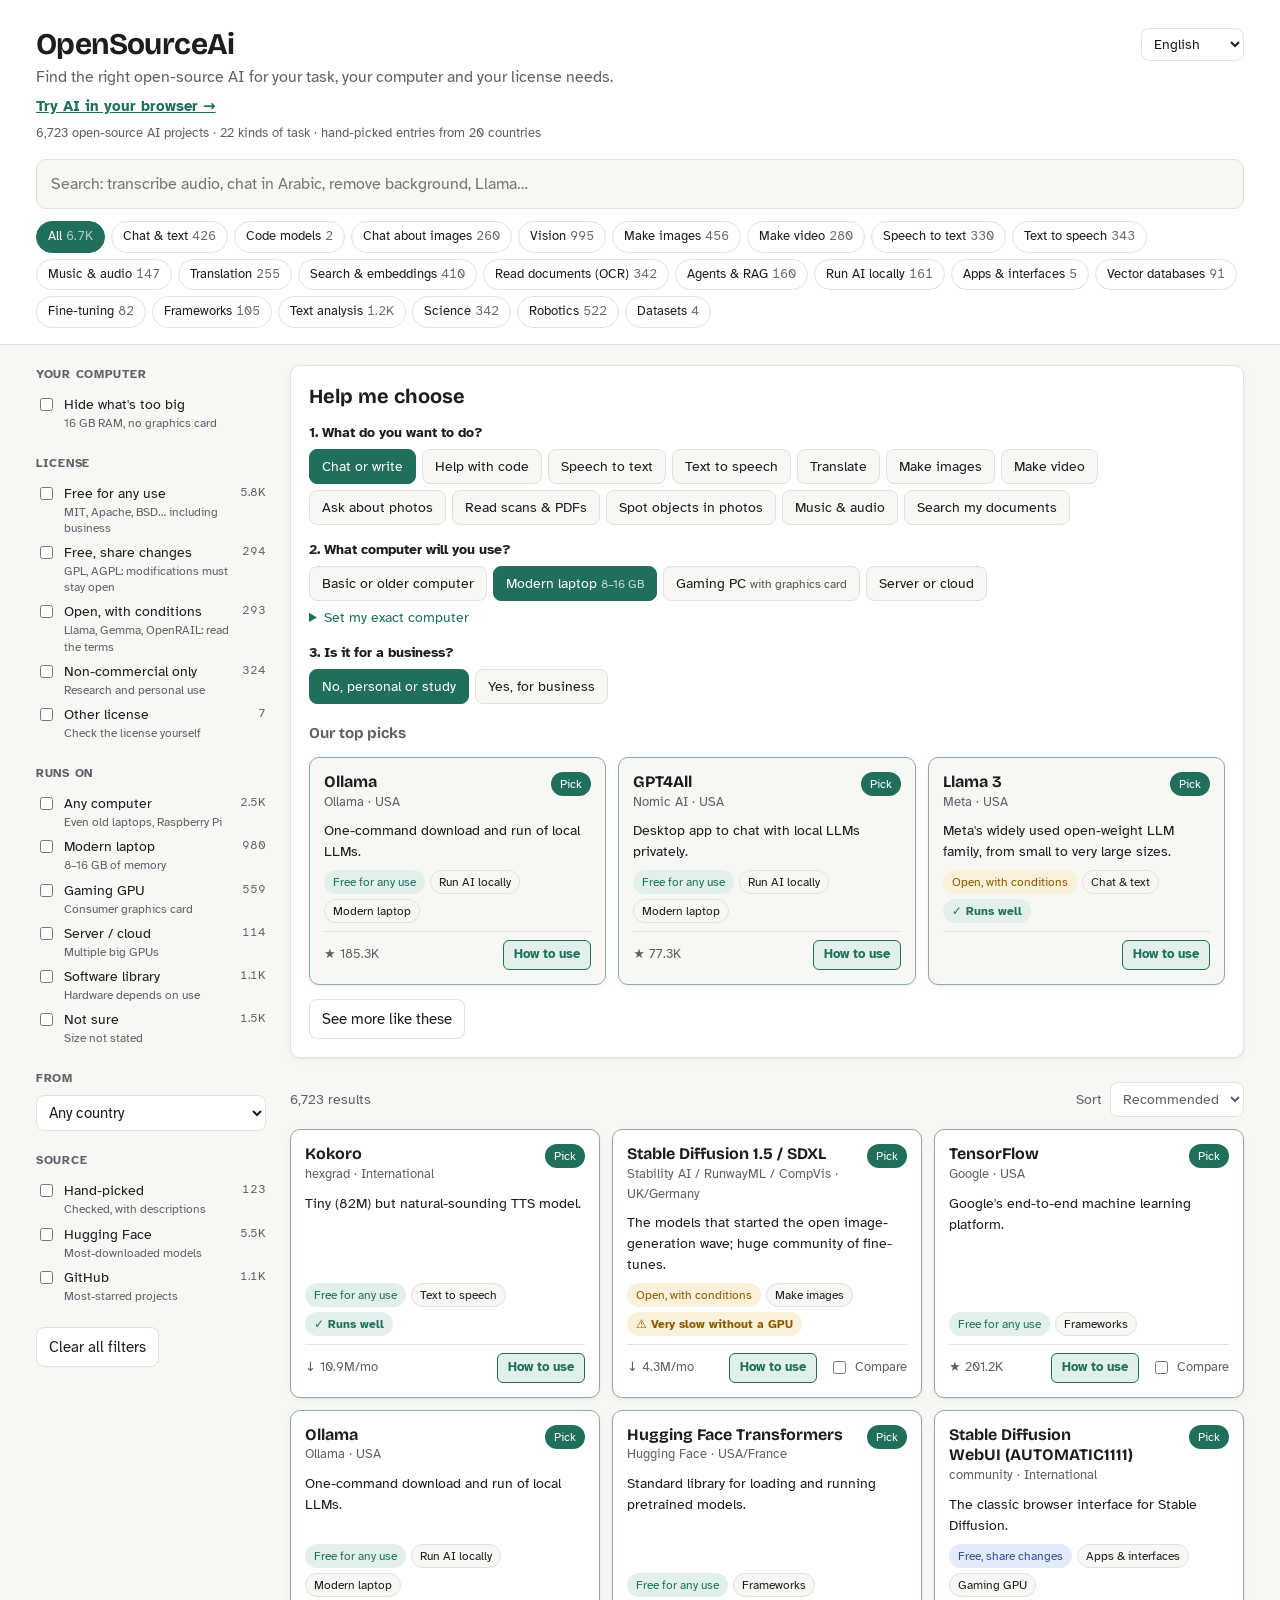
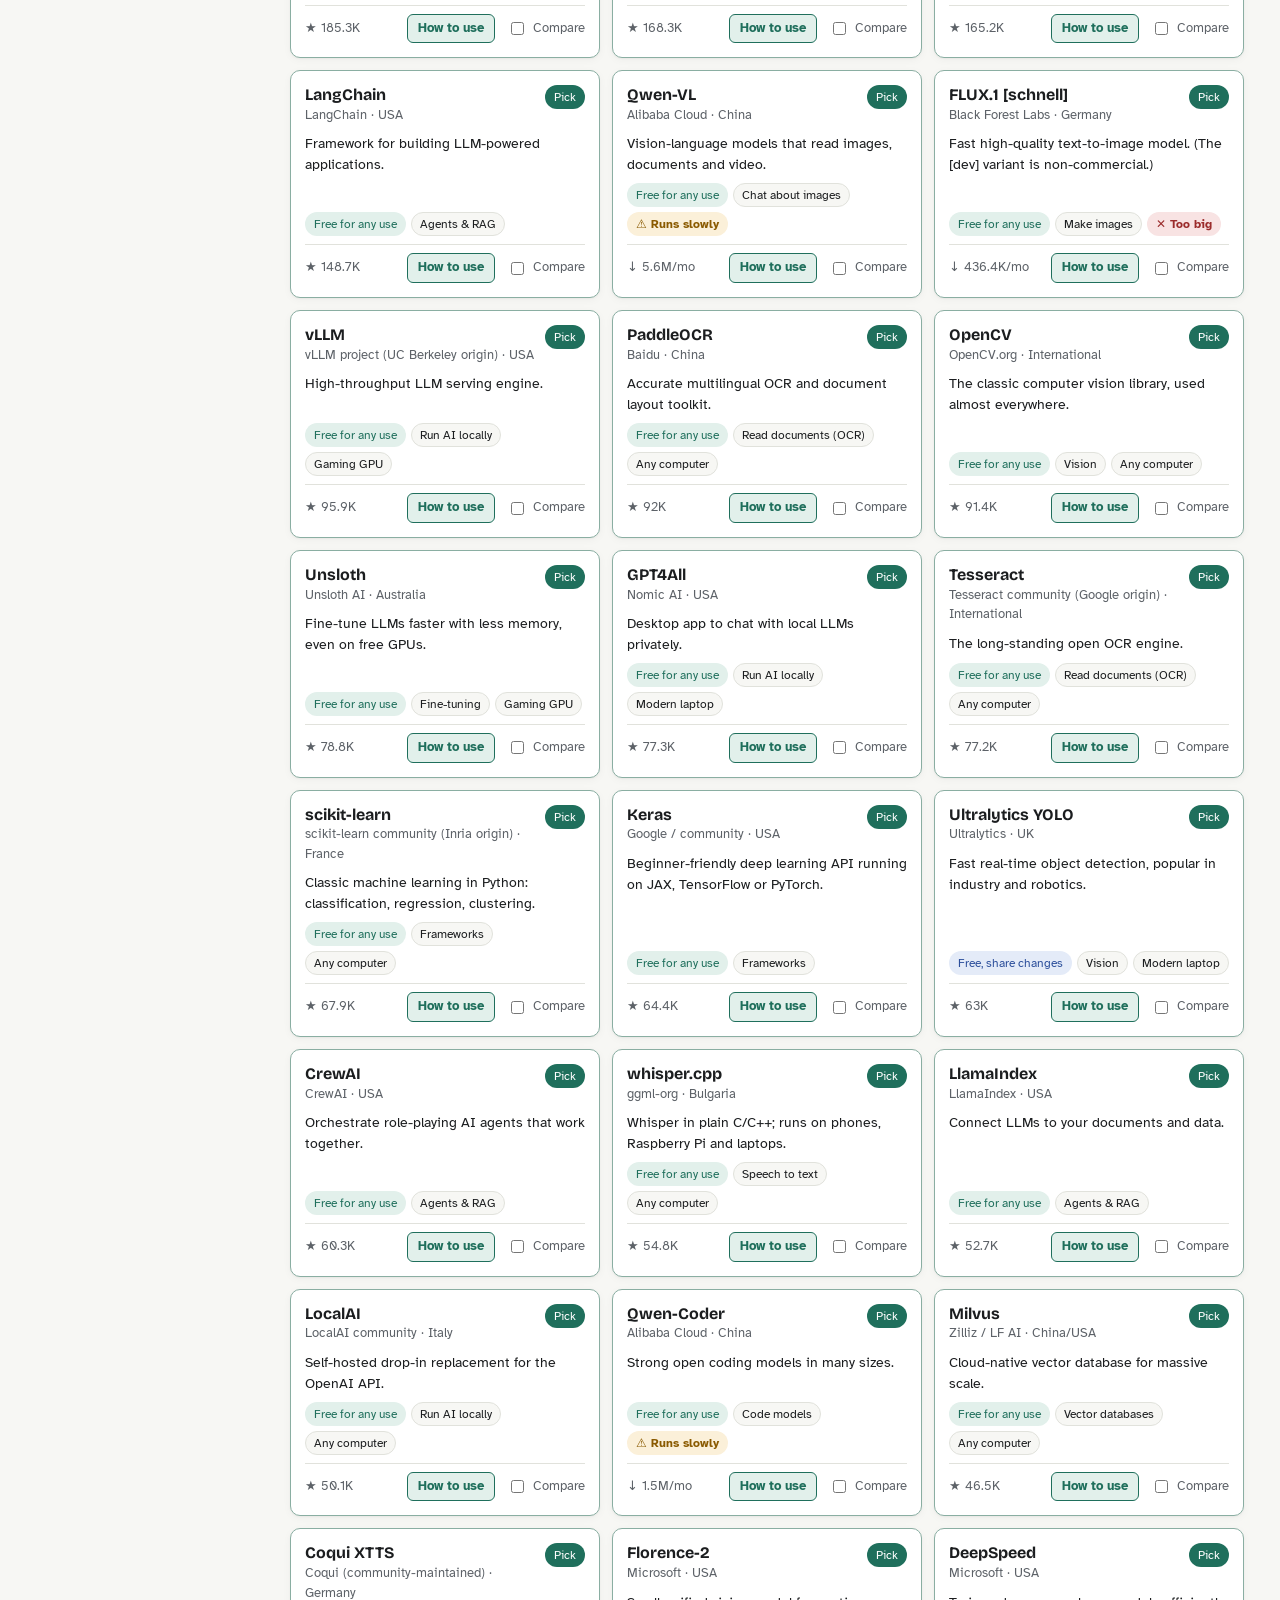
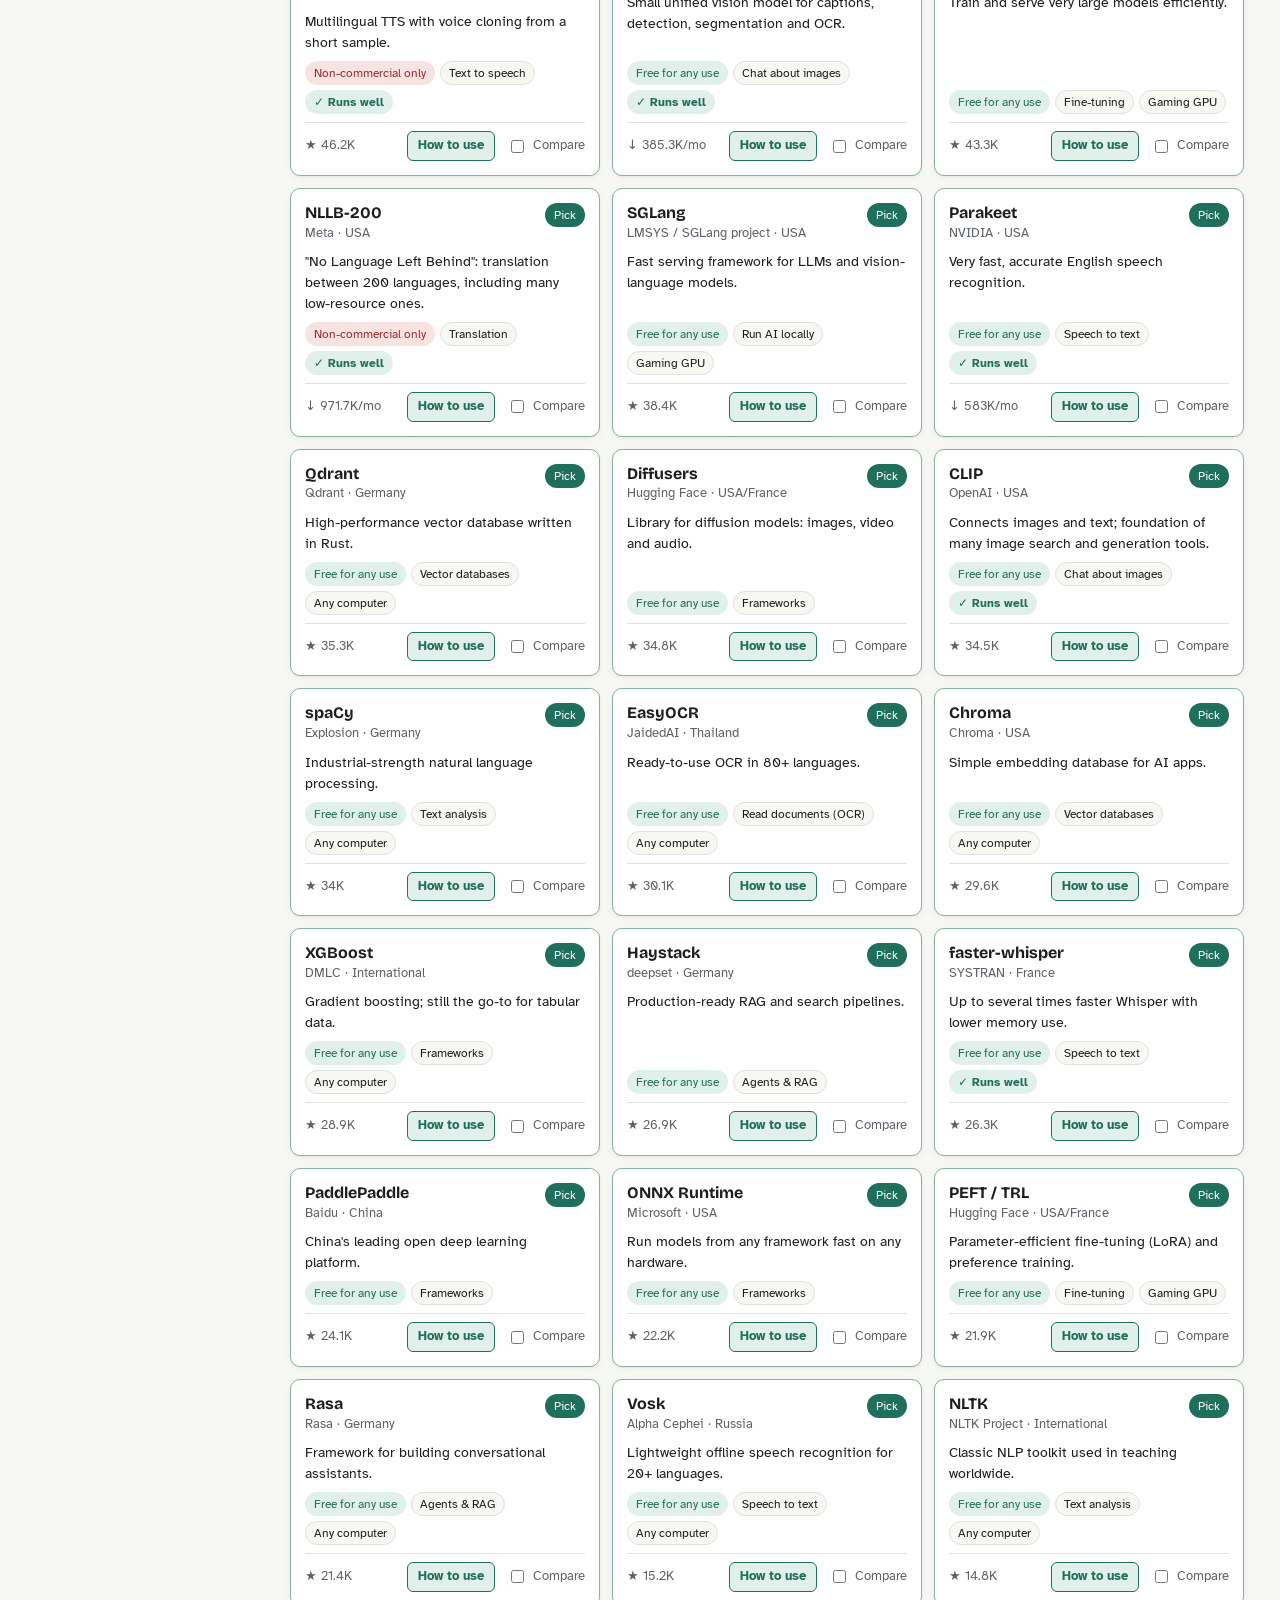
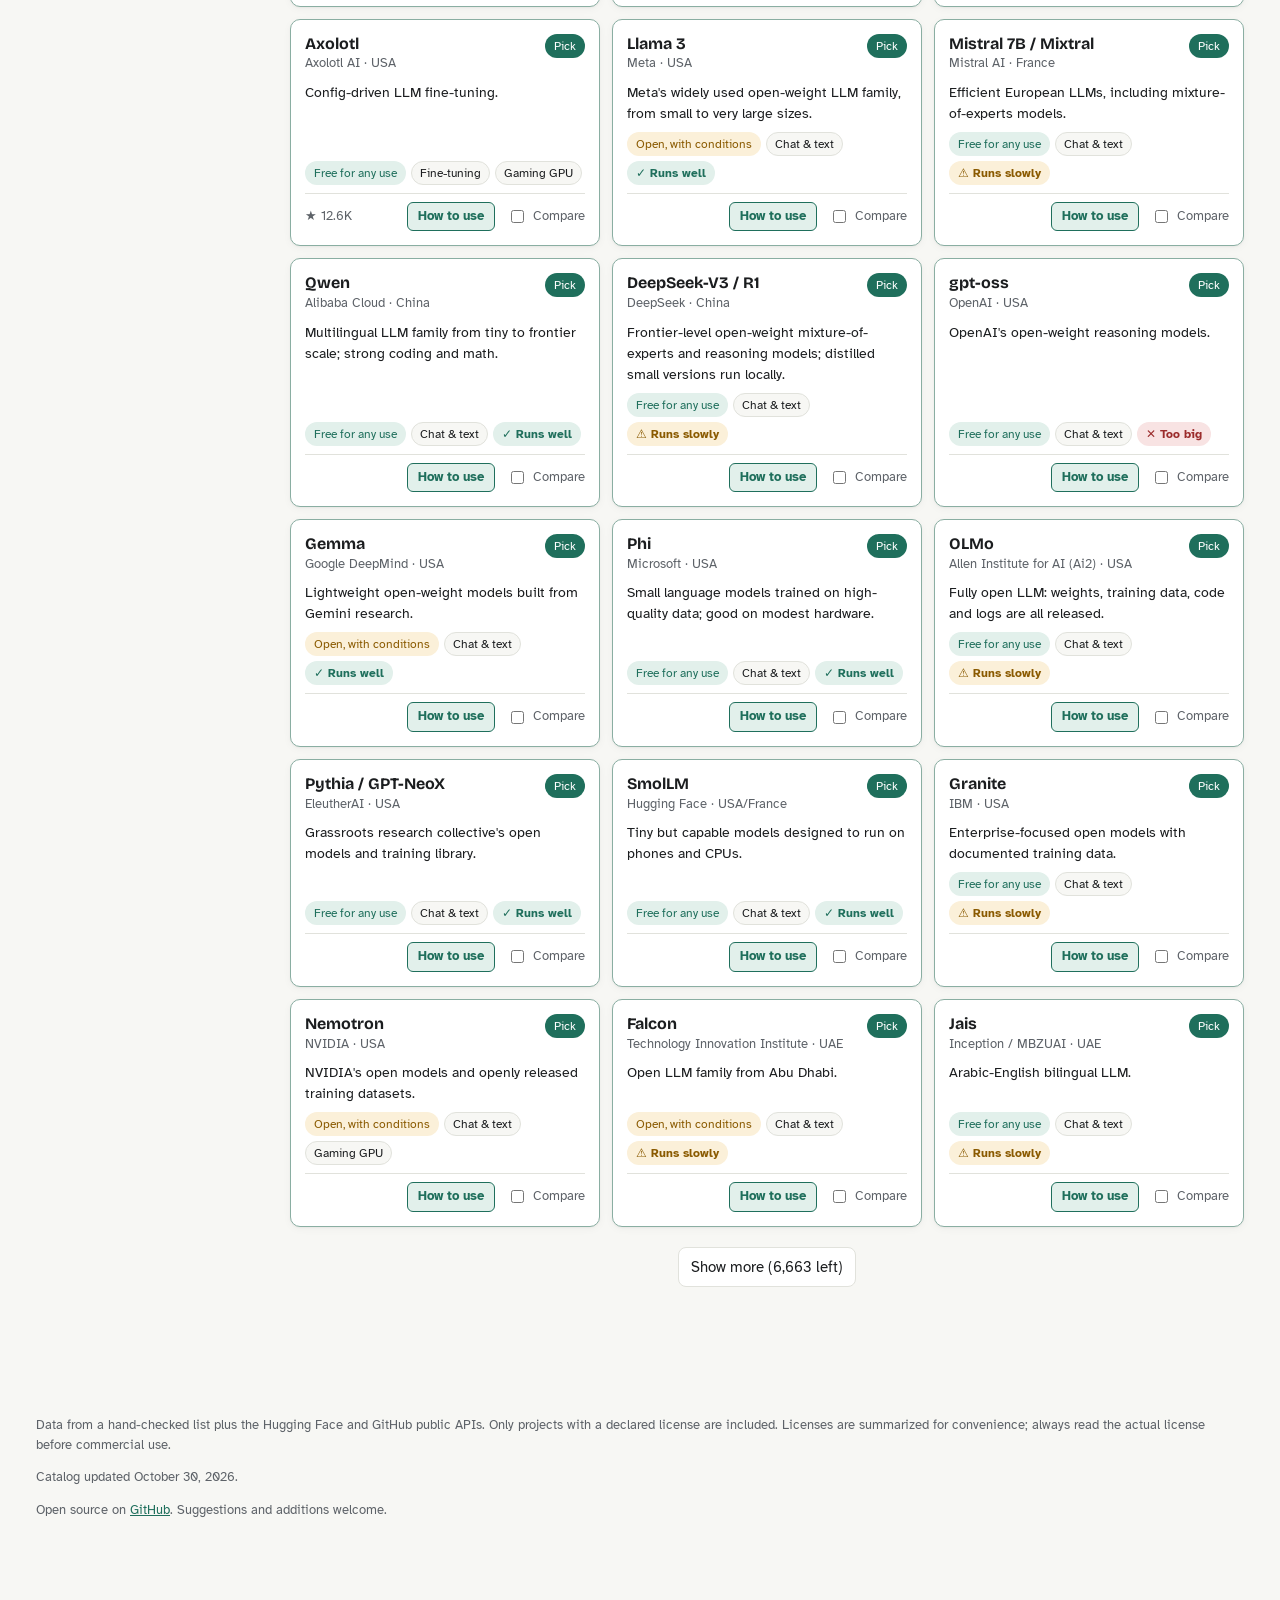
==== site/index.html @ 55fe5ff8 "Add "Try AI in your browser" page Speech to text (Whisper tiny), translation (OPUS-MT) and backgroun" ====
<!doctype html>
<html lang="en">
<head>
  <meta charset="utf-8">
  <meta name="viewport" content="width=device-width, initial-scale=1">
  <title>OpenSourceAi</title>
  <meta name="claude:viewport-fit-sides" content="cover">
  <meta name="description" content="Find the right open-source AI for your task, your computer and your license needs.">
  <link rel="preconnect" href="https://fonts.googleapis.com">
  <link rel="preconnect" href="https://fonts.gstatic.com" crossorigin>
  <link rel="stylesheet" href="https://fonts.googleapis.com/css2?family=Atkinson+Hyperlegible:wght@400;700&family=Bricolage+Grotesque:opsz,wght@12..96,600;12..96,700&display=swap">
  <link rel="stylesheet" href="style.css?v=f54205fbb1">
</head>
<body>
  <header class="top">
    <div class="wrap">
      <div class="top-row">
        <h1>OpenSourceAi</h1>
        <label class="langpick"><span class="sr-only" data-i18n="language">Language</span>
          <select id="lang"></select>
        </label>
      </div>
      <p class="tagline" data-i18n="tagline">Find the right open-source AI for your task, your computer and your license needs.</p>
      <a class="trylink" href="try.html" data-page="try.html" data-i18n="try.link">Try AI in your browser →</a>
      <p class="counts" id="counts" data-i18n="loading">Loading catalog…</p>
      <div class="searchrow">
        <input id="q" type="search" data-i18n-placeholder="searchPlaceholder" data-i18n-aria="search" placeholder="Search: transcribe audio, chat in Arabic, remove background, Llama…" autocomplete="off" aria-label="Search">
        <button id="toggleFilters" class="ghost only-mobile" aria-expanded="false" aria-controls="filters" data-i18n="filters">Filters</button>
      </div>
      <div class="chips" id="categoryChips" role="group" data-i18n-aria="finder.q1" aria-label="What do you want to do?"></div>
    </div>
  </header>

  <div class="wrap layout">
    <aside id="filters" class="filters">
      <section>
        <h2 data-i18n="side.computer">Your computer</h2>
        <label class="opt"><input type="checkbox" id="fitsOnly">
          <span><span data-i18n="side.hideTooBig">Hide what's too big</span><small id="pcSummary"></small></span></label>
      </section>
      <section>
        <h2 data-i18n="side.license">License</h2>
        <div id="licenseFilter"></div>
      </section>
      <section>
        <h2 data-i18n="side.runsOn">Runs on</h2>
        <div id="hardwareFilter"></div>
      </section>
      <section>
        <h2 data-i18n="side.from">From</h2>
        <select id="country" data-i18n-aria="cmp.country" aria-label="Country"></select>
      </section>
      <section>
        <h2 data-i18n="side.source">Source</h2>
        <div id="sourceFilter"></div>
      </section>
      <button id="reset" class="ghost" data-i18n="side.reset">Clear all filters</button>
    </aside>

    <main>
      <section class="finder" aria-labelledby="finderTitle">
        <h2 id="finderTitle" data-i18n="finder.title">Help me choose</h2>
        <div class="finder-q">
          <span class="qlabel" data-i18n="finder.q1">1. What do you want to do?</span>
          <div class="pills" id="fTask" role="group" data-i18n-aria="finder.q1" aria-label="What do you want to do?"></div>
        </div>
        <div class="finder-q">
          <span class="qlabel" data-i18n="finder.q2">2. What computer will you use?</span>
          <div class="pills" id="fHw" role="group" data-i18n-aria="finder.q2" aria-label="What computer will you use?"></div>
          <details class="specs" id="specs">
            <summary data-i18n="specs.summary">Set my exact computer</summary>
            <div class="specs-row">
              <label><span data-i18n="specs.ram">Memory (RAM)</span>
                <select id="pcRam">
                  <option value="4">4 GB</option><option value="8">8 GB</option><option value="16">16 GB</option>
                  <option value="32">32 GB</option><option value="64">64 GB</option><option value="128">128 GB</option>
                </select>
              </label>
              <label><span data-i18n="specs.vram">Graphics card memory</span>
                <select id="pcVram">
                  <option value="0">No graphics card</option><option value="4">4 GB</option><option value="6">6 GB</option>
                  <option value="8">8 GB</option><option value="12">12 GB</option><option value="16">16 GB</option>
                  <option value="24">24 GB</option><option value="48">48 GB</option><option value="80">80 GB or more</option>
                </select>
              </label>
              <label class="opt"><input type="checkbox" id="pcMac"> <span data-i18n="specs.mac">Mac with Apple chip (M1 or newer)</span></label>
            </div>
            <p class="specs-help" data-i18n="specs.help">Windows: Settings → System → About shows your RAM; Task Manager → Performance → GPU shows "Dedicated GPU memory". Mac: Apple menu → About This Mac.</p>
          </details>
        </div>
        <div class="finder-q">
          <span class="qlabel" data-i18n="finder.q3">3. Is it for a business?</span>
          <div class="pills" id="fBiz" role="group" data-i18n-aria="finder.q3" aria-label="Is it for a business?"></div>
        </div>
        <h3 class="picks-title" id="fPicksTitle" data-i18n="finder.picks">Our top picks</h3>
        <div id="fPicks" class="grid picks"></div>
        <button id="fAll" class="ghost" data-i18n="finder.more">See more like these</button>
      </section>

      <div class="resultbar" id="resultsTop">
        <span id="resultCount" aria-live="polite"></span>
        <label><span data-i18n="sort">Sort</span>
          <select id="sort">
            <option value="recommended" data-i18n="sort.recommended">Recommended</option>
            <option value="popular" data-i18n="sort.popular">Most popular</option>
            <option value="name" data-i18n="sort.name">Name A–Z</option>
          </select>
        </label>
      </div>
      <div id="results" class="grid"></div>
      <div class="more"><button id="more" class="ghost" hidden></button></div>
      <p id="empty" class="empty" hidden data-i18n="empty">Nothing matches. Try fewer filters or a different word.</p>
    </main>
  </div>

  <div id="compareBar" class="comparebar" hidden>
    <div class="wrap comparebar-inner">
      <span id="compareList"></span>
      <span id="compareNote" class="notice" role="status"></span>
      <div>
        <button id="compareClear" class="ghost" data-i18n="compare.clear">Clear</button>
        <button id="compareOpen" class="primary" data-i18n="compare.open">Compare</button>
      </div>
    </div>
  </div>

  <dialog id="compareDialog">
    <div class="dialog-head">
      <h2 data-i18n="compare.title">Side-by-side</h2>
      <button id="compareClose" class="ghost" data-i18n-aria="close" aria-label="Close">✕</button>
    </div>
    <div class="table-scroll"><table id="compareTable"></table></div>
  </dialog>

  <dialog id="howtoDialog" aria-labelledby="howtoTitle">
    <div class="dialog-head">
      <h2 id="howtoTitle"></h2>
      <button id="howtoClose" class="ghost" data-i18n-aria="close" aria-label="Close">✕</button>
    </div>
    <div class="howto-body" id="howtoBody"></div>
  </dialog>

  <footer class="wrap foot">
    <p data-i18n="foot.data">Data from a hand-checked list plus the Hugging Face and GitHub public APIs. Only projects with a declared license are included.
      Licenses are summarized for convenience; always read the actual license before commercial use.</p>
    <p id="generated"></p>
    <p id="footGithub">Open source on <a href="https://github.com/alishahid74/OpenSourceAi" target="_blank" rel="noopener">GitHub</a>. Suggestions and additions welcome.</p>
  </footer>

  <script src="i18n.js?v=d29700fe28"></script>
  <script src="app.js?v=7f4ec16c50"></script>
</body>
</html>
---- site/style.css ----
:root {
  --bg: #f7f7f4;
  --surface: #ffffff;
  --text: #1b1d1f;
  --muted: #5d6268;
  --border: #e1e2dc;
  --accent: #1f6f5c;
  --accent-soft: #e2f0eb;
  --warn: #8a5a00;
  --warn-soft: #fbf0d9;
  --bad: #9b2c2c;
  --bad-soft: #f8e3e3;
  --info: #2c4f9b;
  --info-soft: #e4ebf8;
  --radius: 10px;
  --shadow: 0 1px 2px rgba(0,0,0,.04), 0 2px 8px rgba(0,0,0,.04);
  --font-display: "Bricolage Grotesque", system-ui, -apple-system, "Segoe UI", sans-serif;
  --font-body: "Atkinson Hyperlegible", system-ui, -apple-system, "Segoe UI", Roboto, sans-serif;
}
@media (prefers-color-scheme: dark) {
  :root:not([data-theme="light"]) {
    --bg: #131517;
    --surface: #1c1f22;
    --text: #e8e9ea;
    --muted: #a0a6ad;
    --border: #2e3236;
    --accent: #5cc3a6;
    --accent-soft: #19332c;
    --warn: #e6b35c;
    --warn-soft: #3a2e17;
    --bad: #ef8f8f;
    --bad-soft: #3a1e1e;
    --info: #8fb0ef;
    --info-soft: #1d2840;
    --shadow: none;
    color-scheme: dark;
  }
}
:root[data-theme="dark"] {
  --bg: #131517;
  --surface: #1c1f22;
  --text: #e8e9ea;
  --muted: #a0a6ad;
  --border: #2e3236;
  --accent: #5cc3a6;
  --accent-soft: #19332c;
  --warn: #e6b35c;
  --warn-soft: #3a2e17;
  --bad: #ef8f8f;
  --bad-soft: #3a1e1e;
  --info: #8fb0ef;
  --info-soft: #1d2840;
  --shadow: none;
  color-scheme: dark;
}

* { box-sizing: border-box; }
html { -webkit-text-size-adjust: 100%; }
body {
  margin: 0;
  background: var(--bg);
  color: var(--text);
  font: 15px/1.5 var(--font-body);
}
a { color: var(--accent); }
button, input, select { font: inherit; color: inherit; }
.wrap {
  max-width: 1240px; margin: 0 auto;
  padding-left: max(16px, env(safe-area-inset-left, 0px));
  padding-right: max(16px, env(safe-area-inset-right, 0px));
}

.top { background: var(--surface); border-bottom: 1px solid var(--border); padding-block: 28px 16px; }
.top-row { display: flex; align-items: center; justify-content: space-between; gap: 12px; }
.langpick select { padding: 6px 8px; border: 1px solid var(--border); border-radius: 8px; background: var(--surface); font-size: 14px; }
.top h1 { margin: 0; font: 700 30px/1.1 var(--font-display); letter-spacing: -.02em; }
.card h3, .dialog-head h2, #compareTable thead th { font-family: var(--font-display); }
.tagline, h1, h2, h3 { text-wrap: balance; }
.sr-only { position: absolute; width: 1px; height: 1px; overflow: hidden; clip: rect(0 0 0 0); white-space: nowrap; }
/* Arabic script joins its letters, so tightening the spacing breaks them apart. */
:lang(ar) .top h1, :lang(ur) .top h1 { letter-spacing: 0; }
.notice { color: var(--bad); font-size: 13px; }
.tagline { margin: 4px 0 0; color: var(--muted); font-size: 16px; }
.counts { margin: 6px 0 16px; color: var(--muted); font-size: 13px; }
.searchrow { display: flex; gap: 8px; }
#q {
  flex: 1; min-width: 0;
  padding: 12px 14px; font-size: 16px;
  border: 1px solid var(--border); border-radius: var(--radius);
  background: var(--bg);
}
#q:focus, select:focus, button:focus-visible { outline: 2px solid var(--accent); outline-offset: 1px; }

.chips { display: flex; flex-wrap: wrap; gap: 6px; margin-top: 12px; }
.chip {
  border: 1px solid var(--border); background: var(--surface);
  padding: 5px 11px; border-radius: 999px; cursor: pointer; font-size: 13px;
}
.chip:hover { border-color: var(--accent); }
.chip[aria-pressed="true"] { background: var(--accent); border-color: var(--accent); color: var(--surface); }
.chip .n { opacity: .65; margin-inline-start: 4px; font-variant-numeric: tabular-nums; }

.layout { display: grid; grid-template-columns: 230px minmax(0, 1fr); gap: 24px; padding-block: 20px 96px; }
.filters section { margin-bottom: 20px; }
.filters h2 { font-size: 12px; text-transform: uppercase; letter-spacing: .06em; color: var(--muted); margin: 0 0 8px; }
.opt { display: flex; align-items: flex-start; gap: 8px; padding: 3px 0; cursor: pointer; font-size: 14px; }
.opt input { margin-top: 4px; accent-color: var(--accent); }
.opt small { display: block; color: var(--muted); font-size: 12px; line-height: 1.35; }
.opt .n { color: var(--muted); font-size: 12px; margin-inline-start: auto; font-variant-numeric: tabular-nums; }
.filters select, .resultbar select {
  width: 100%; padding: 7px 8px; border: 1px solid var(--border); border-radius: 8px; background: var(--surface);
}

.ghost { border: 1px solid var(--border); background: var(--surface); padding: 8px 12px; border-radius: 8px; cursor: pointer; }
.ghost:hover { border-color: var(--accent); }
.primary { border: 1px solid var(--accent); background: var(--accent); color: var(--surface); padding: 8px 14px; border-radius: 8px; cursor: pointer; font-weight: 600; }
.only-mobile { display: none; }

.resultbar { display: flex; justify-content: space-between; align-items: center; gap: 12px; margin-bottom: 12px; color: var(--muted); font-size: 14px; }
.resultbar label { display: flex; align-items: center; gap: 8px; }
.resultbar select { width: auto; }

.grid { display: grid; grid-template-columns: repeat(auto-fill, minmax(290px, 1fr)); gap: 12px; }
.card {
  background: var(--surface); border: 1px solid var(--border); border-radius: var(--radius);
  padding: 14px; display: flex; flex-direction: column; gap: 8px; box-shadow: var(--shadow); min-width: 0;
}
.card.featured { border-color: color-mix(in srgb, var(--accent) 45%, var(--border)); }
.card-head { display: flex; justify-content: space-between; gap: 8px; align-items: flex-start; }
.card h3 { margin: 0; font-size: 16px; line-height: 1.3; overflow-wrap: anywhere; }
.card h3 a { color: var(--text); text-decoration: none; }
.card h3 a:hover { color: var(--accent); text-decoration: underline; }
.org { color: var(--muted); font-size: 13px; overflow-wrap: anywhere; }
.desc { margin: 0; font-size: 14px; color: var(--text); display: -webkit-box; -webkit-line-clamp: 3; -webkit-box-orient: vertical; overflow: hidden; }
.desc.none { color: var(--muted); font-style: italic; }
.tags { display: flex; flex-wrap: wrap; gap: 5px; margin-top: auto; }
.tag { font-size: 12px; padding: 2px 8px; border-radius: 999px; background: var(--bg); border: 1px solid var(--border); white-space: nowrap; }
.tag.lic-permissive { background: var(--accent-soft); border-color: transparent; color: var(--accent); }
.tag.lic-copyleft { background: var(--info-soft); border-color: transparent; color: var(--info); }
.tag.lic-restricted-open-weight, .tag.lic-custom { background: var(--warn-soft); border-color: transparent; color: var(--warn); }
.tag.lic-non-commercial { background: var(--bad-soft); border-color: transparent; color: var(--bad); }
.tag.pick { background: var(--accent); color: var(--surface); border-color: transparent; }
.card-foot { display: flex; justify-content: space-between; align-items: center; font-size: 13px; color: var(--muted); border-top: 1px solid var(--border); padding-top: 8px; }
.cmp { display: flex; align-items: center; gap: 6px; cursor: pointer; }
.cmp input { accent-color: var(--accent); }

.card-actions { display: flex; align-items: center; gap: 12px; }
.howto-btn { border: 1px solid var(--accent); background: var(--accent-soft); color: var(--accent); padding: 4px 10px; border-radius: 6px; cursor: pointer; font-size: 13px; font-weight: 700; }
.howto-btn:hover { background: var(--accent); color: var(--surface); }

.finder { background: var(--surface); border: 1px solid var(--border); border-radius: var(--radius); padding: 18px; margin-bottom: 24px; display: grid; gap: 14px; box-shadow: var(--shadow); }
.finder h2 { margin: 0; font: 700 20px/1.2 var(--font-display); }
.finder-q { display: grid; gap: 6px; }
.qlabel { font-weight: 700; font-size: 14px; }
.pills { display: flex; flex-wrap: wrap; gap: 6px; }
.pill { border: 1px solid var(--border); background: var(--bg); padding: 6px 12px; border-radius: 8px; cursor: pointer; font-size: 14px; }
.pill:hover { border-color: var(--accent); }
.pill[aria-pressed="true"] { background: var(--accent); border-color: var(--accent); color: var(--surface); }
.pill small { opacity: .75; margin-inline-start: 4px; }
.specs summary { cursor: pointer; color: var(--accent); font-size: 14px; width: fit-content; }
.specs-row { display: flex; flex-wrap: wrap; gap: 10px 18px; align-items: end; margin-top: 8px; }
.specs-row label:not(.opt) { display: grid; gap: 4px; font-size: 13px; color: var(--muted); }
.specs-row select { padding: 6px 8px; border: 1px solid var(--border); border-radius: 8px; background: var(--surface); }
.specs-help { color: var(--muted); font-size: 12px; margin: 8px 0 0; max-width: 65ch; }
.tag.fit-good { background: var(--accent-soft); color: var(--accent); border-color: transparent; font-weight: 700; }
.tag.fit-slow { background: var(--warn-soft); color: var(--warn); border-color: transparent; font-weight: 700; }
.tag.fit-no { background: var(--bad-soft); color: var(--bad); border-color: transparent; font-weight: 700; }
.picks-title { margin: 6px 0 0; font: 700 15px/1.3 var(--font-display); color: var(--muted); }
.picks .card { background: var(--bg); }
#fAll { justify-self: start; }

.howto-body { padding: 4px 20px 20px; max-width: 760px; }
.howto-body ol { padding-inline-start: 22px; margin: 12px 0; display: grid; gap: 12px; }
.howto-body li { padding-inline-start: 4px; min-width: 0; }
.howto-body a { overflow-wrap: anywhere; }
#howtoDialog { overflow-x: hidden; }
.howto-body li p { margin: 0; }
.howto-meta { color: var(--muted); font-size: 14px; margin: 12px 0 0; }
.codebox { position: relative; margin-top: 6px; }
.codebox pre { margin: 0; padding: 12px; padding-inline-end: 74px; background: var(--bg); border: 1px solid var(--border); border-radius: 8px; overflow-x: auto; font: 13px/1.5 ui-monospace, "Cascadia Code", Consolas, monospace; white-space: pre; }
.copy { position: absolute; top: 6px; inset-inline-end: 6px; font-size: 12px; padding: 4px 8px; }
.caution { background: var(--warn-soft); color: var(--warn); border-radius: 8px; padding: 10px 12px; font-size: 14px; margin-top: 12px; }

.more { text-align: center; margin: 20px 0; }
.empty { text-align: center; color: var(--muted); padding: 40px 0; }

.comparebar { position: fixed; left: 0; right: 0; bottom: 0; background: var(--surface); border-top: 1px solid var(--border); padding-block: 10px calc(10px + env(safe-area-inset-bottom, 0px)); box-shadow: 0 -4px 16px rgba(0,0,0,.08); z-index: 10; }
.comparebar-inner { display: flex; justify-content: space-between; align-items: center; gap: 12px; }
.comparebar-inner > div { display: flex; gap: 8px; flex-shrink: 0; }
#compareList { font-size: 14px; overflow: hidden; text-overflow: ellipsis; white-space: nowrap; min-width: 0; }

dialog {
  width: min(1100px, calc(100vw - 32px)); max-height: calc(100vh - 48px);
  border: 1px solid var(--border); border-radius: var(--radius); padding: 0;
  background: var(--surface); color: var(--text);
}
dialog::backdrop { background: rgba(0,0,0,.45); }
.dialog-head { display: flex; justify-content: space-between; align-items: center; padding: 12px 16px; border-bottom: 1px solid var(--border); position: sticky; top: 0; background: var(--surface); }
.dialog-head h2 { margin: 0; font-size: 18px; }
.table-scroll { overflow-x: auto; padding: 4px 16px 16px; }
#compareTable { border-collapse: collapse; width: 100%; font-size: 14px; }
#compareTable th, #compareTable td { text-align: start; vertical-align: top; padding: 10px 12px; border-bottom: 1px solid var(--border); min-width: 180px; }
#compareTable th[scope="row"] { color: var(--muted); font-weight: 500; min-width: 110px; width: 110px; }
#compareTable thead th { font-size: 15px; }

.foot { color: var(--muted); font-size: 13px; padding-block: 0 96px; }
@media (prefers-reduced-motion: reduce) { * { scroll-behavior: auto !important; transition: none !important; } }

@media (max-width: 800px) {
  .layout { grid-template-columns: minmax(0, 1fr); }
  .only-mobile { display: inline-block; }
  .filters { display: none; background: var(--surface); border: 1px solid var(--border); border-radius: var(--radius); padding: 14px; }
  .filters.open { display: block; }
  .top h1 { font-size: 24px; }
  .chips { flex-wrap: nowrap; overflow-x: auto; padding-bottom: 4px; scrollbar-width: thin; }
  .chip { flex-shrink: 0; }
  .grid { grid-template-columns: 1fr; }
}

/* ---- main page link to the Try page ---- */
.trylink { display: inline-block; margin-top: 6px; font-weight: 700; }

/* ---- Try AI page ---- */
.home { color: inherit; text-decoration: none; }
.try-title { margin: 14px 0 0; font: 700 26px/1.2 var(--font-display); }
.demos { display: grid; grid-template-columns: repeat(auto-fit, minmax(min(100%, 340px), 1fr)); gap: 18px; padding-block: 24px 64px; align-items: start; }
.demo { background: var(--surface); border: 1px solid var(--border); border-radius: var(--radius); padding: 18px; display: grid; gap: 12px; box-shadow: var(--shadow); min-width: 0; }
.demo h2 { margin: 0; font: 700 20px/1.2 var(--font-display); }
.demo-desc { margin: 0; color: var(--muted); }
.demo-field { display: grid; gap: 4px; font-size: 14px; font-weight: 700; }
.demo-field select, .demo-field textarea { font-weight: 400; padding: 8px; border: 1px solid var(--border); border-radius: 8px; background: var(--bg); width: 100%; box-sizing: border-box; }
.demo-field textarea { resize: vertical; font-size: 15px; }
.demo-actions { display: flex; flex-wrap: wrap; gap: 8px; }
.demo-actions:empty { display: none; }
.filebtn { position: relative; display: inline-block; text-decoration: none; }
.filebtn input { position: absolute; inset: 0; opacity: 0; cursor: pointer; width: 100%; }
.filebtn.disabled, button:disabled { opacity: .5; pointer-events: none; }
.filebtn:focus-within { outline: 2px solid var(--accent); outline-offset: 2px; }
.demo audio { width: 100%; }
.demo progress { width: 100%; accent-color: var(--accent); }
.demo-status { margin: 0; min-height: 1.5em; color: var(--muted); font-size: 14px; }
.demo-out-wrap { display: grid; gap: 4px; }
.demo-label { font-size: 14px; font-weight: 700; }
.demo-out { margin: 0; min-height: 3em; padding: 10px 12px; background: var(--bg); border: 1px solid var(--border); border-radius: 8px; white-space: pre-wrap; overflow-wrap: anywhere; }
.demo-meta { margin: 0; color: var(--muted); font-size: 13px; }
.bg-pair { display: grid; grid-template-columns: 1fr 1fr; gap: 10px; }
.bg-pair[hidden] { display: none; }
.bg-pair figure { margin: 0; display: grid; gap: 4px; min-width: 0; }
.bg-pair figcaption { font-size: 13px; color: var(--muted); }
.bg-pair img, .bg-pair canvas { width: 100%; height: auto; display: block; border-radius: 8px; }
.checker { border-radius: 8px; min-height: 60px; background: repeating-conic-gradient(var(--border) 0 25%, var(--surface) 0 50%) 0 0 / 16px 16px; }
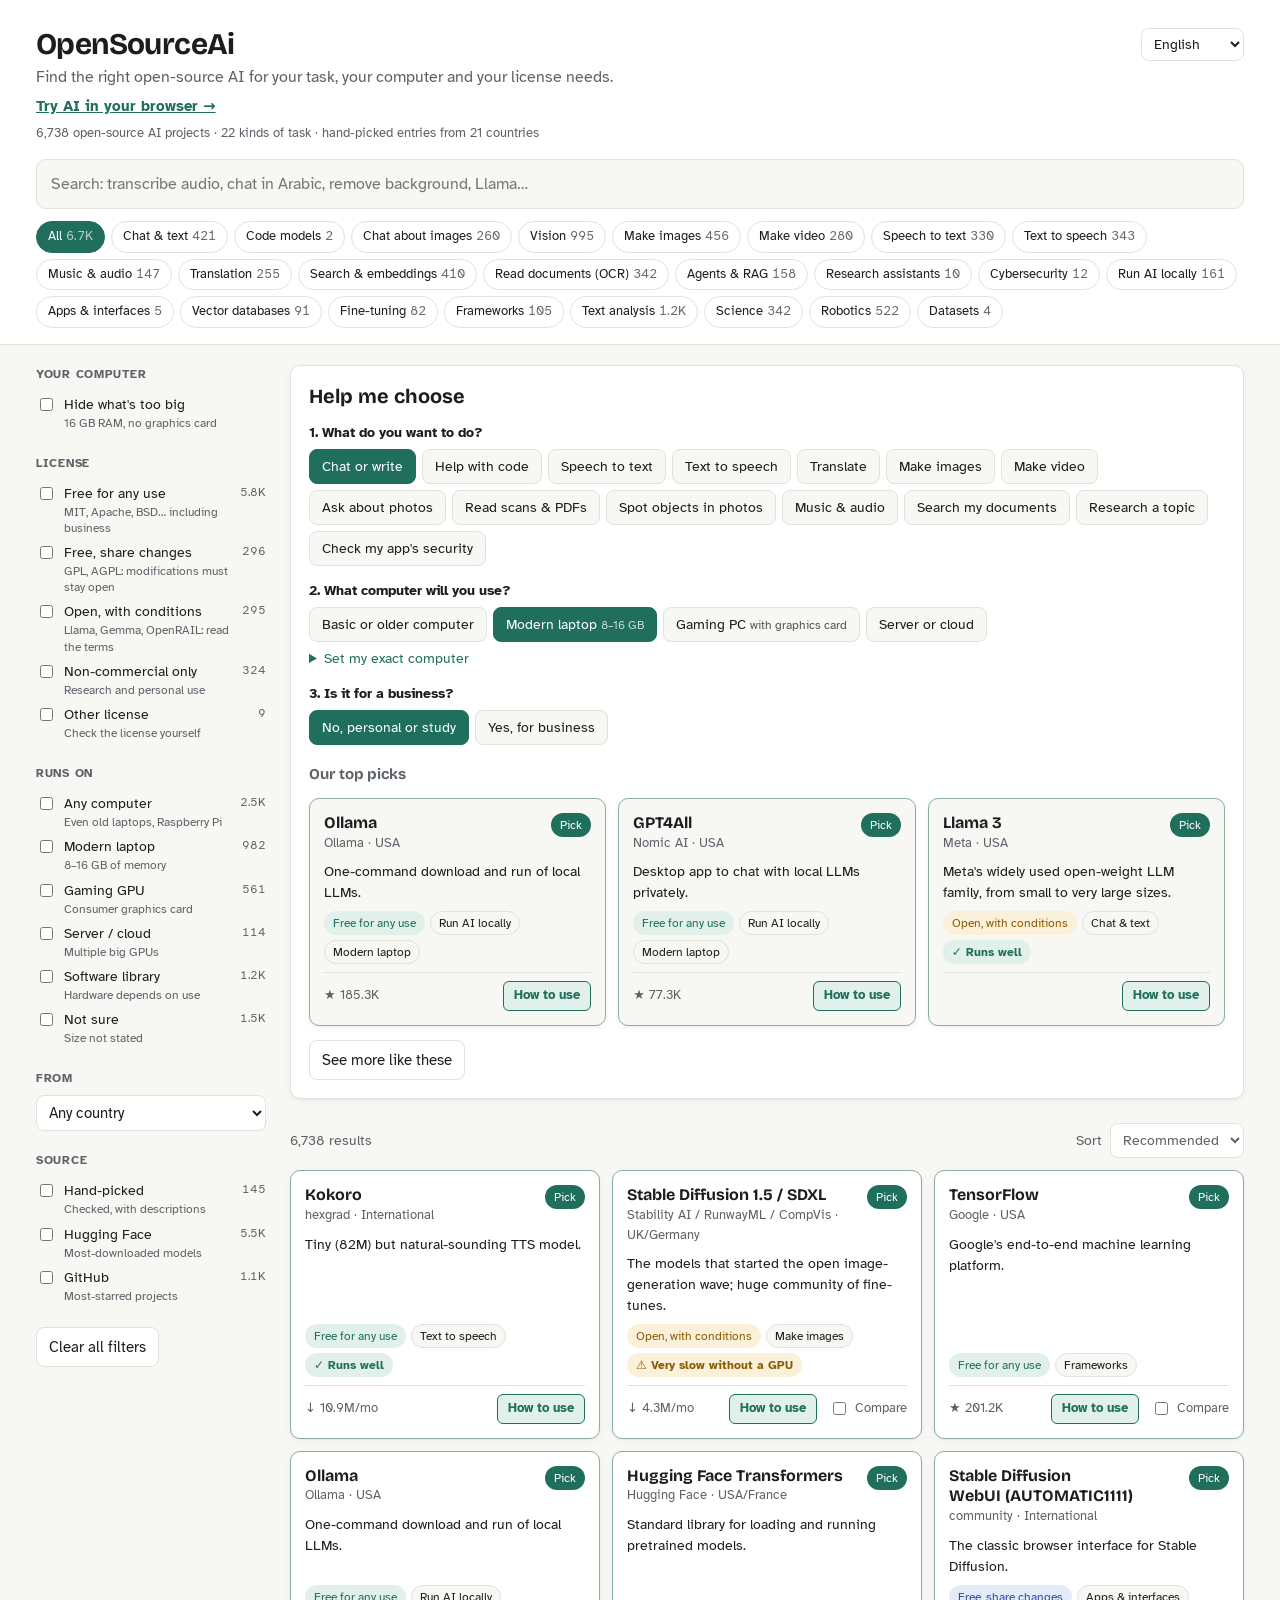
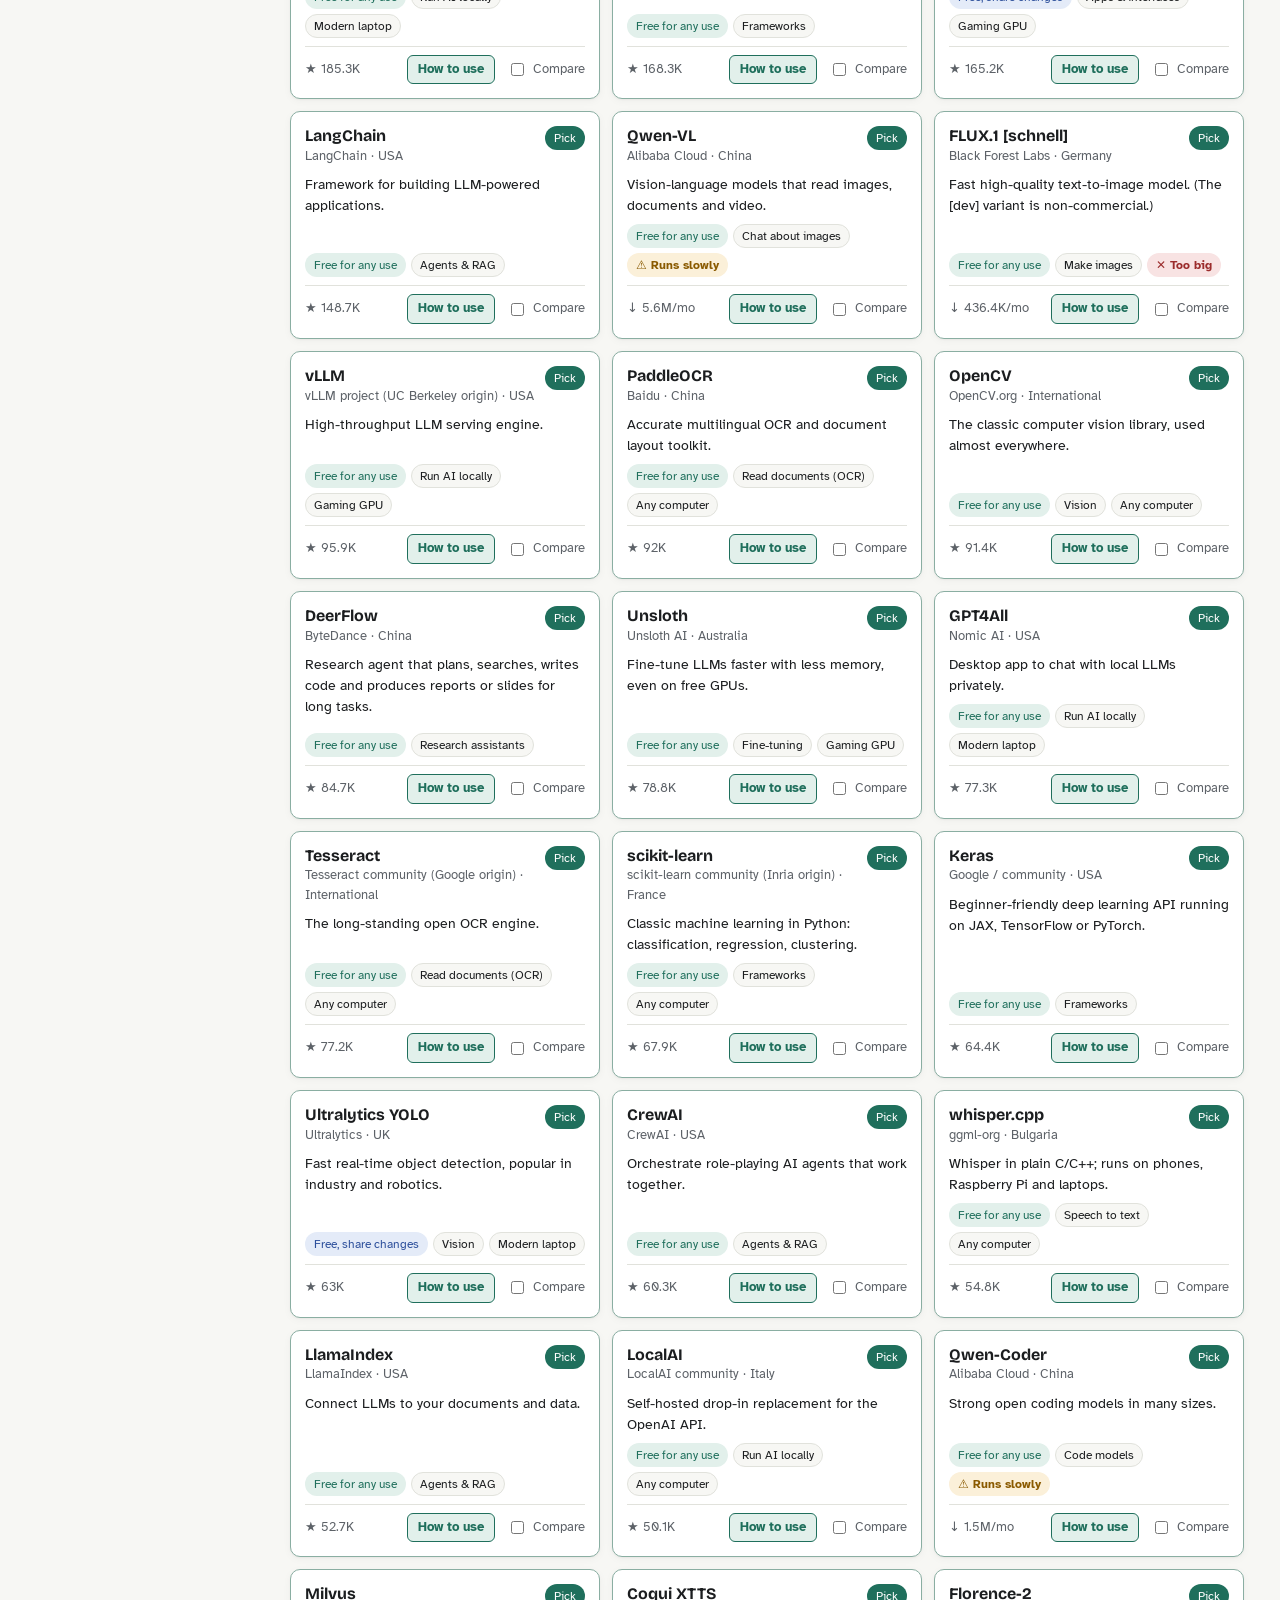
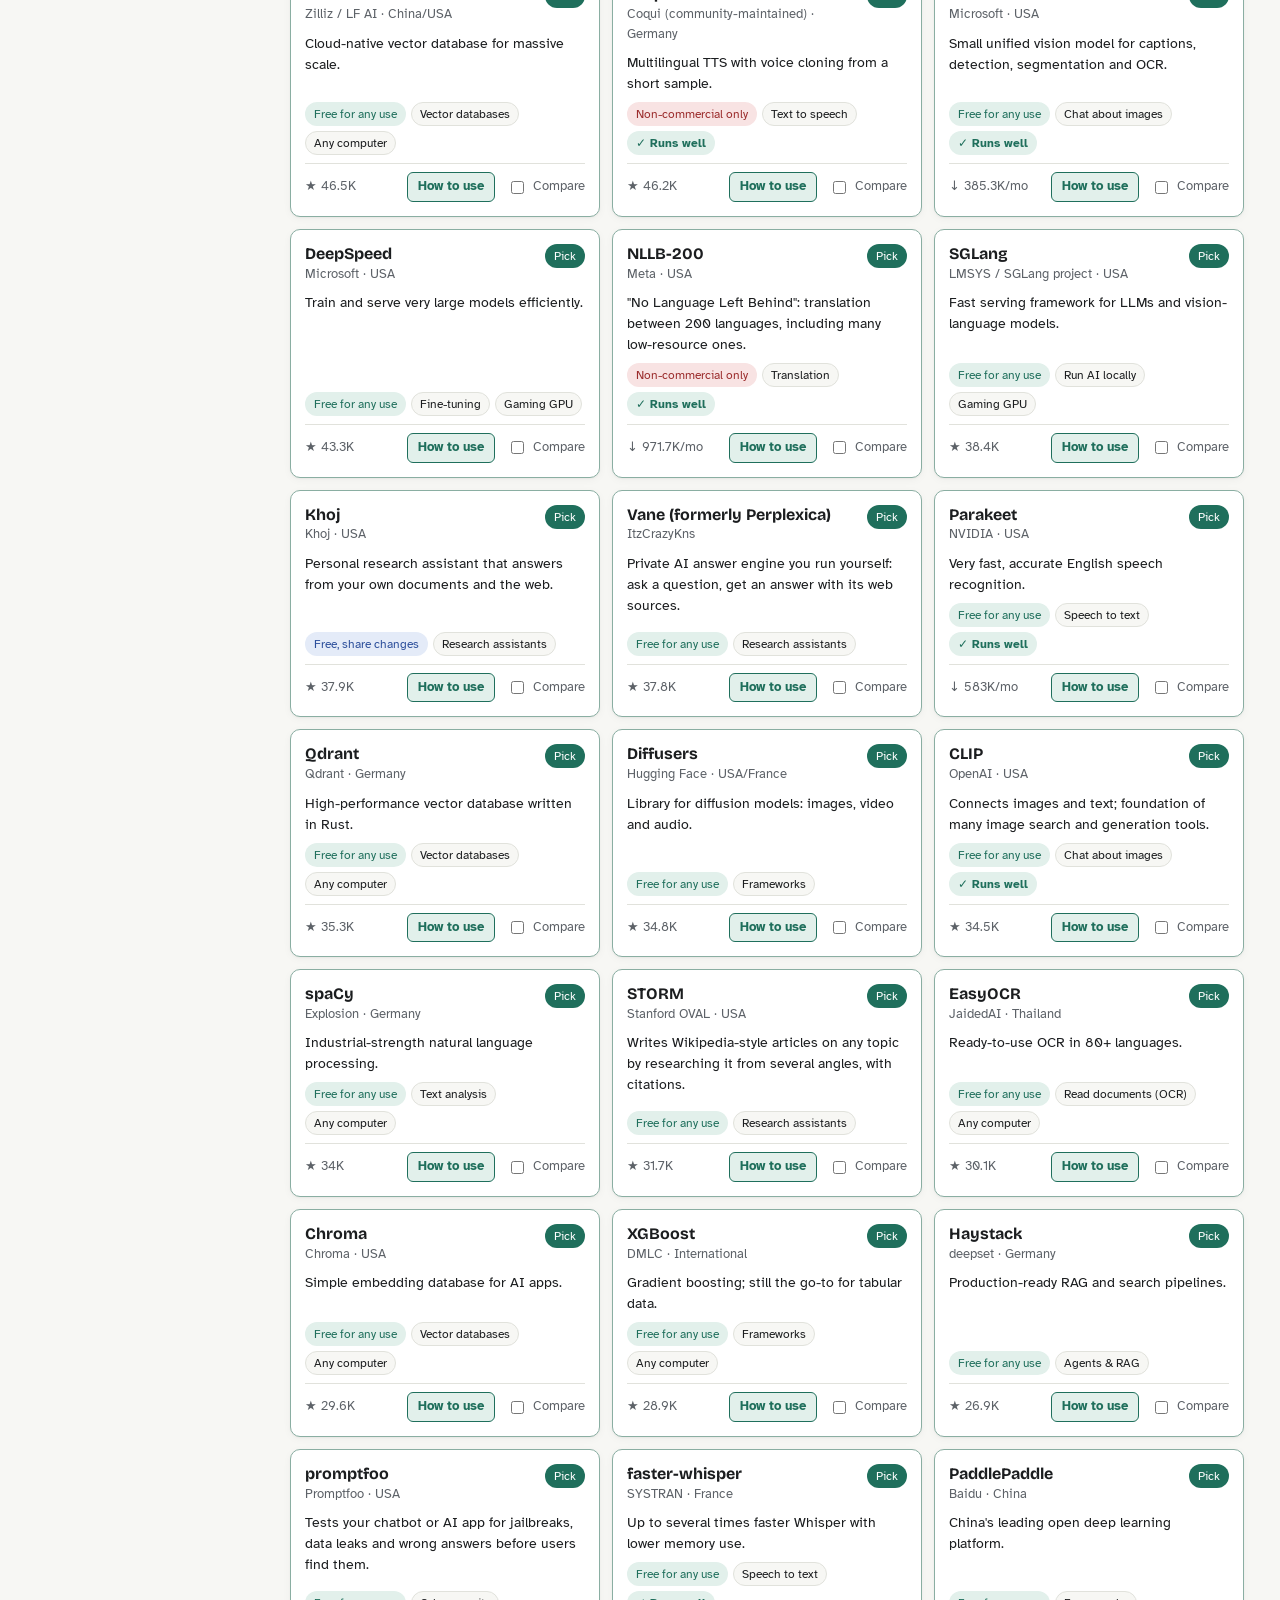
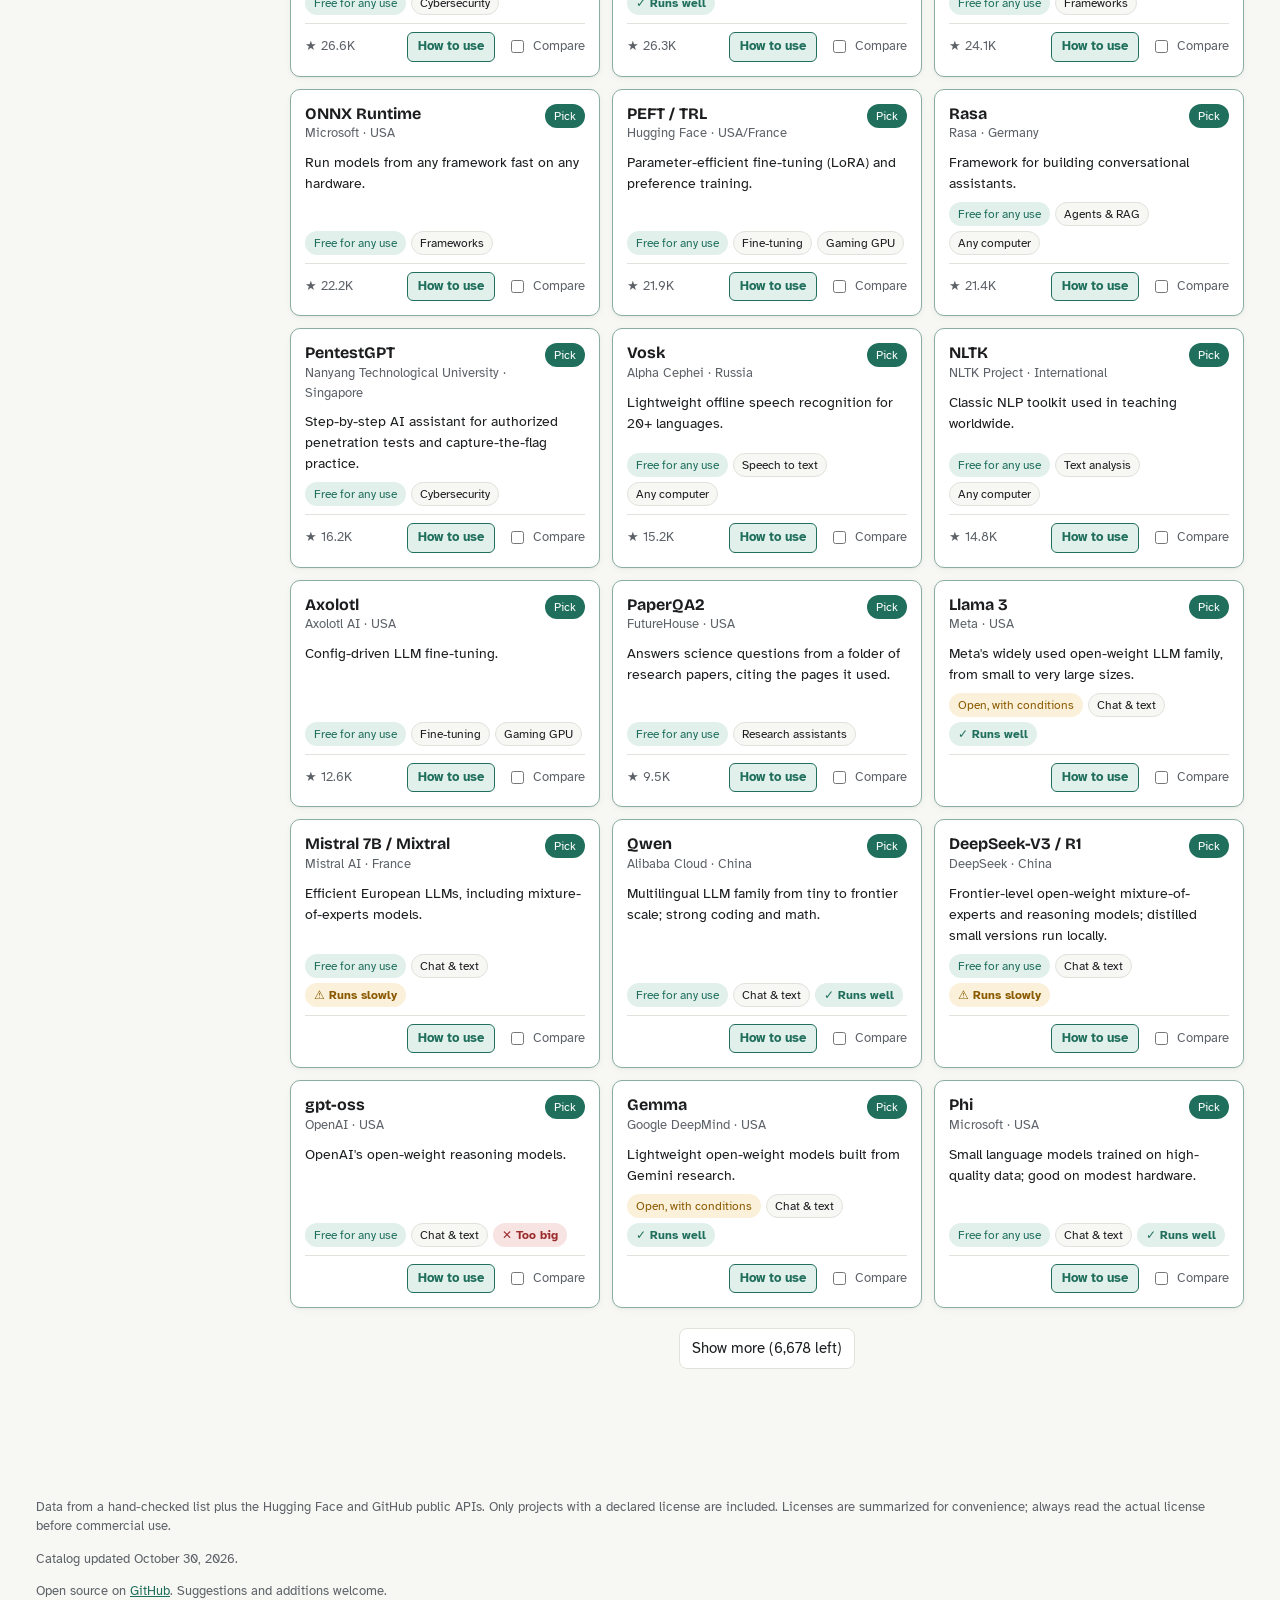
==== commit 1483c303: "Add Research assistants and Cybersecurity categories 22 hand-picked projects (Tongyi DeepResearch, D" ====
--- a/site/index.html
+++ b/site/index.html
@@ -147,7 +147,7 @@
     <p id="footGithub">Open source on <a href="https://github.com/alishahid74/OpenSourceAi" target="_blank" rel="noopener">GitHub</a>. Suggestions and additions welcome.</p>
   </footer>
 
-  <script src="i18n.js?v=d29700fe28"></script>
-  <script src="app.js?v=7f4ec16c50"></script>
+  <script src="i18n.js?v=3903737c07"></script>
+  <script src="app.js?v=07b3aa2f17"></script>
 </body>
 </html>
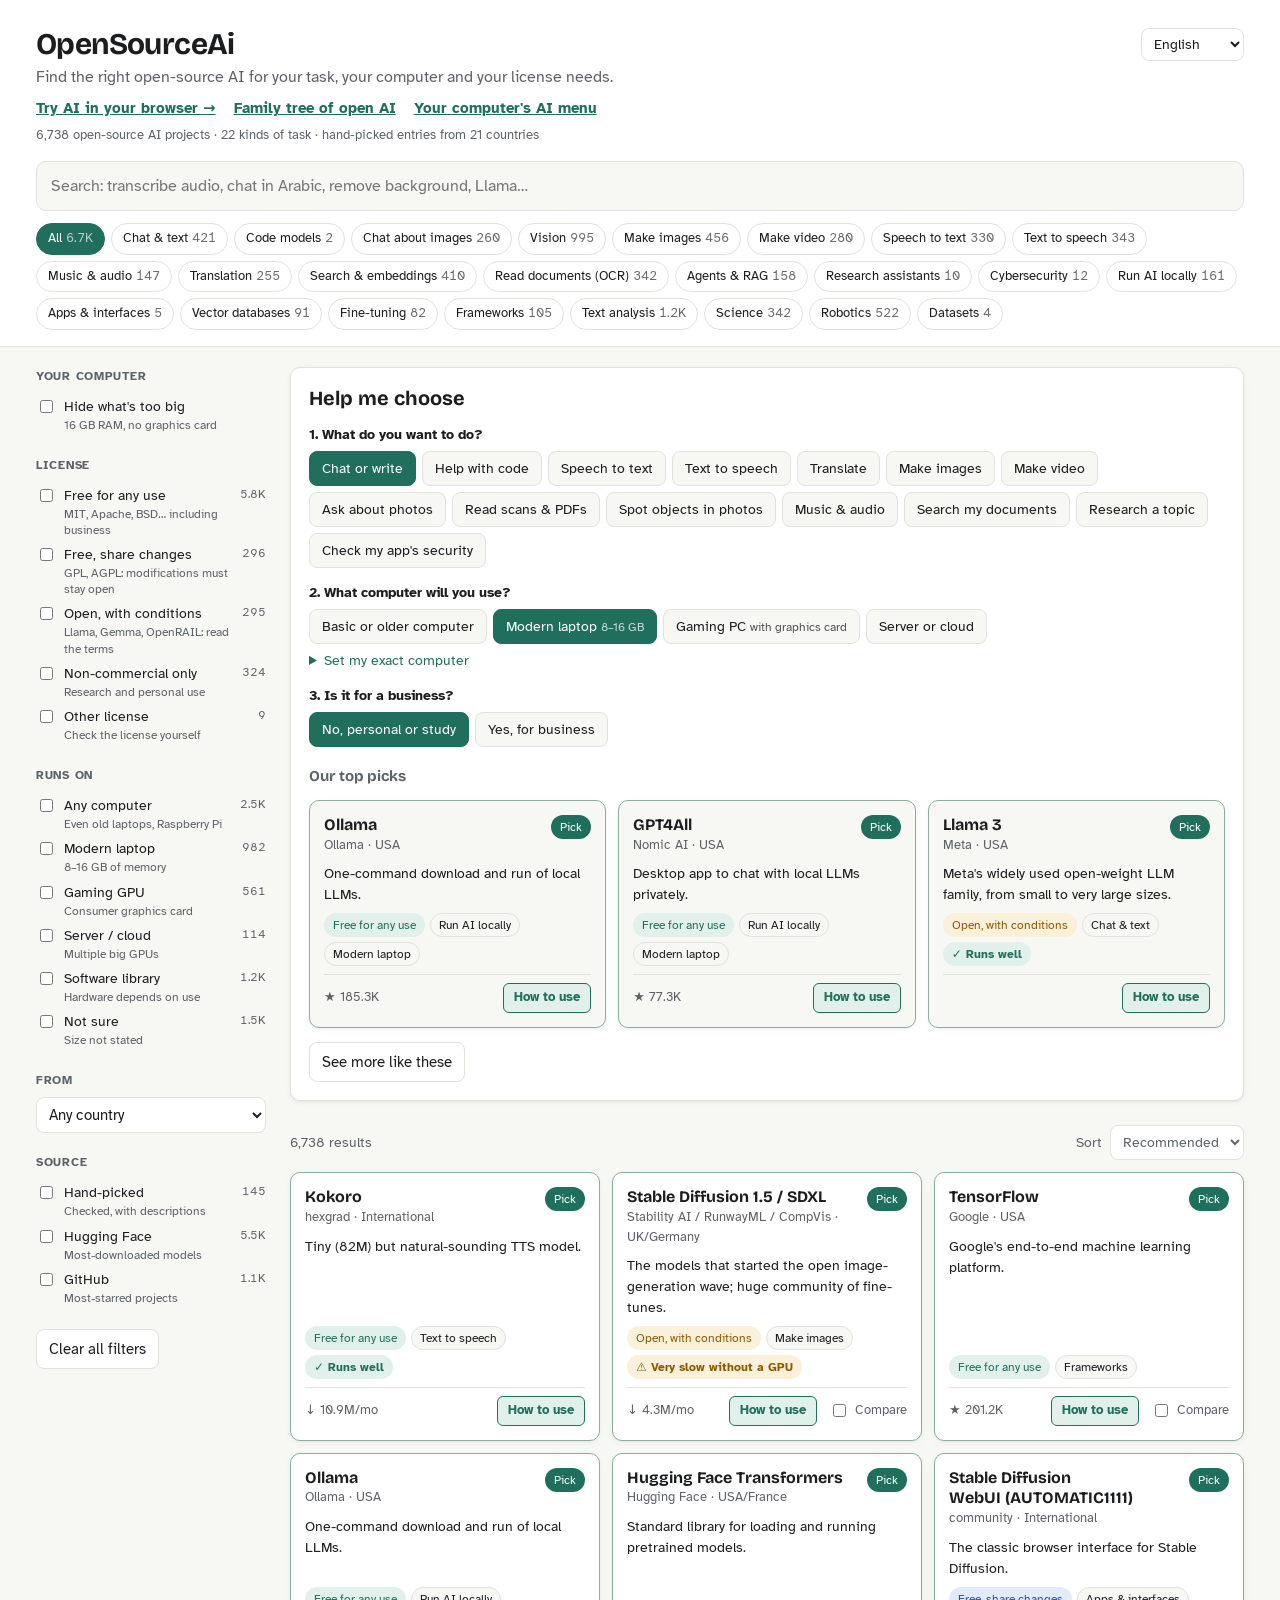
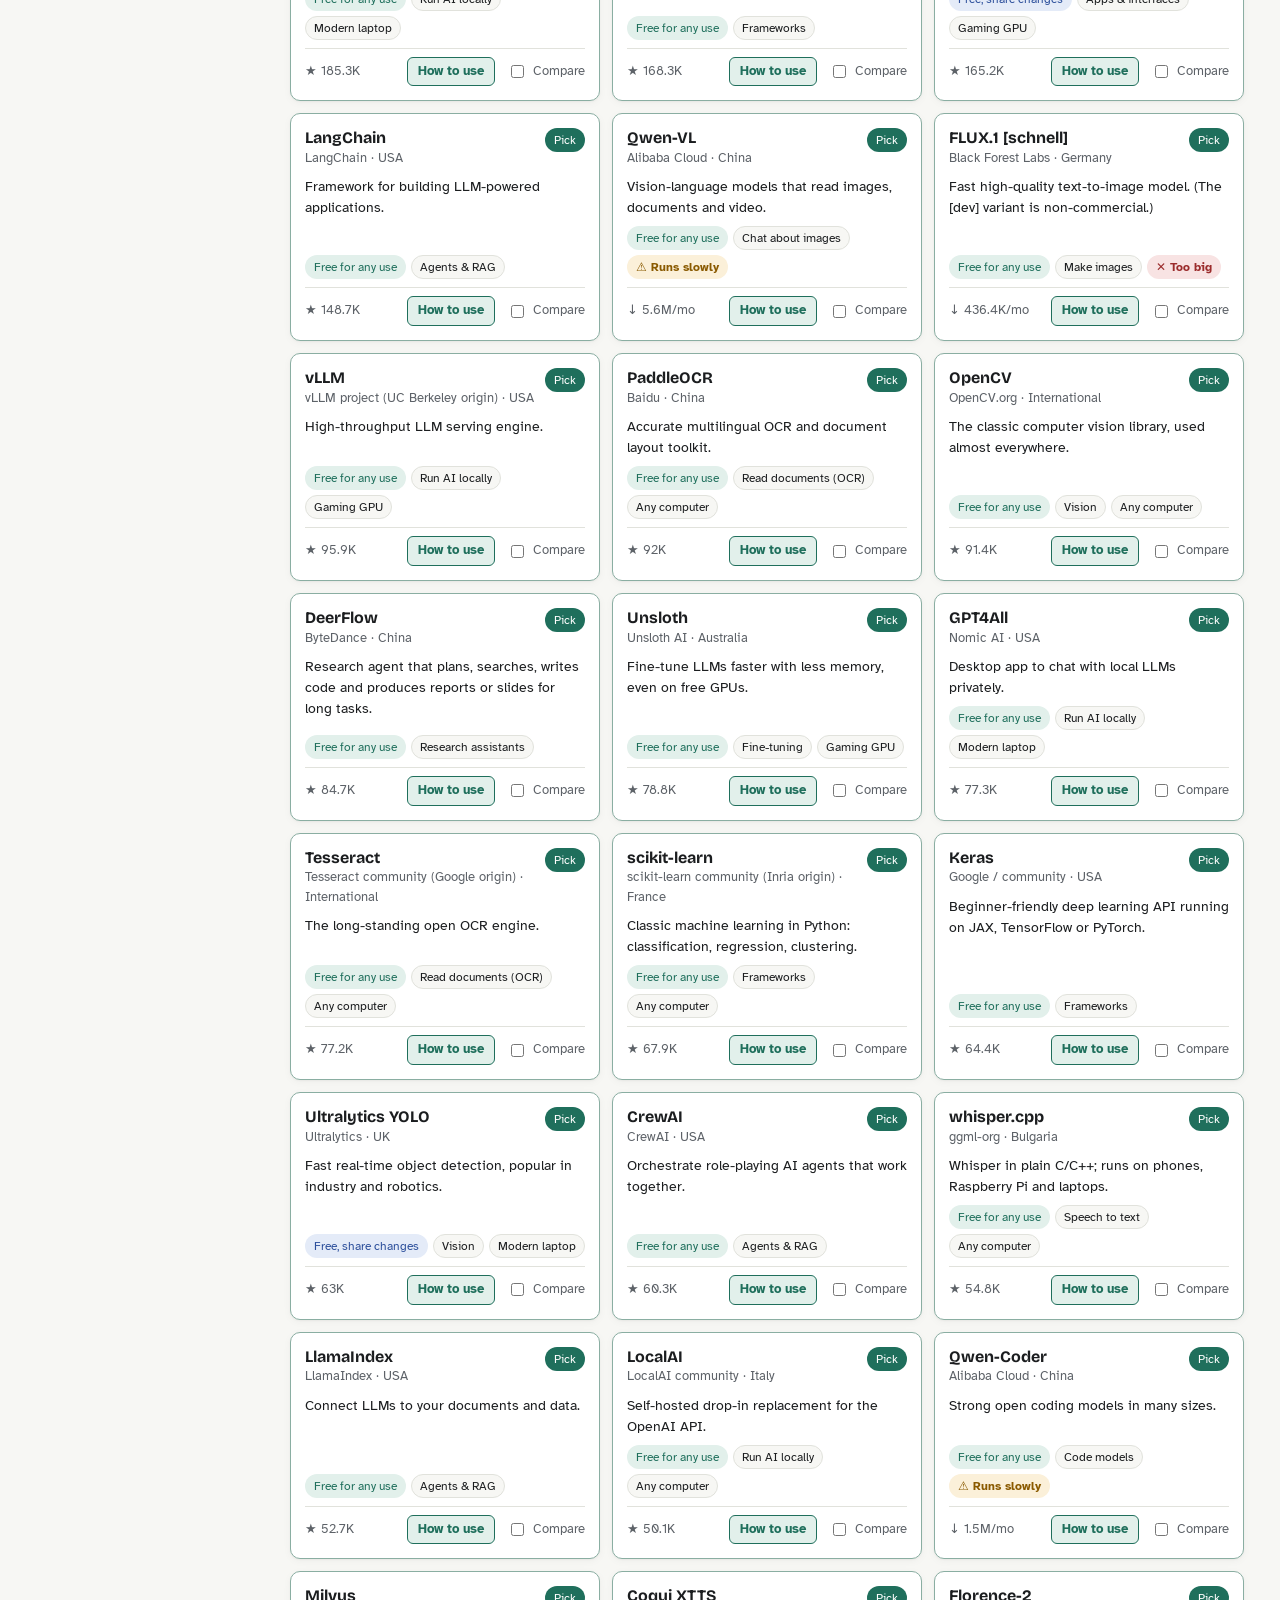
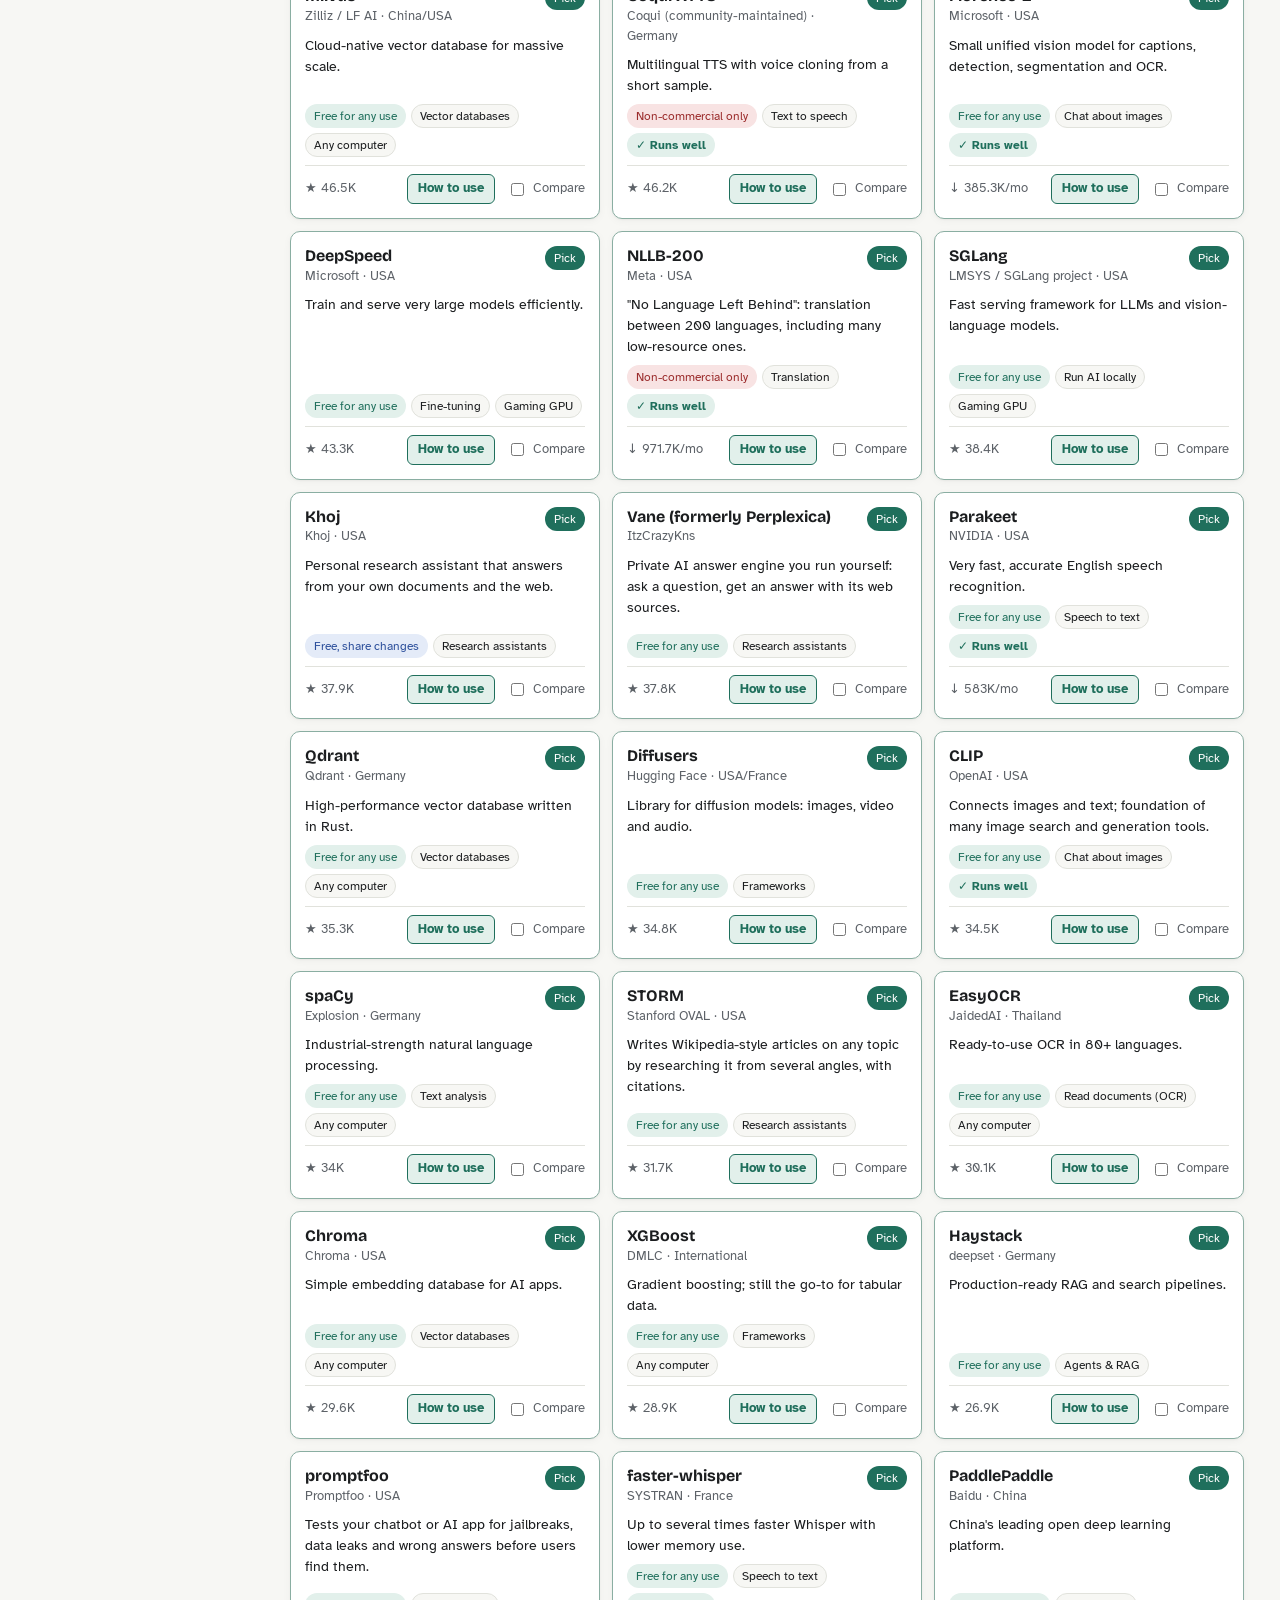
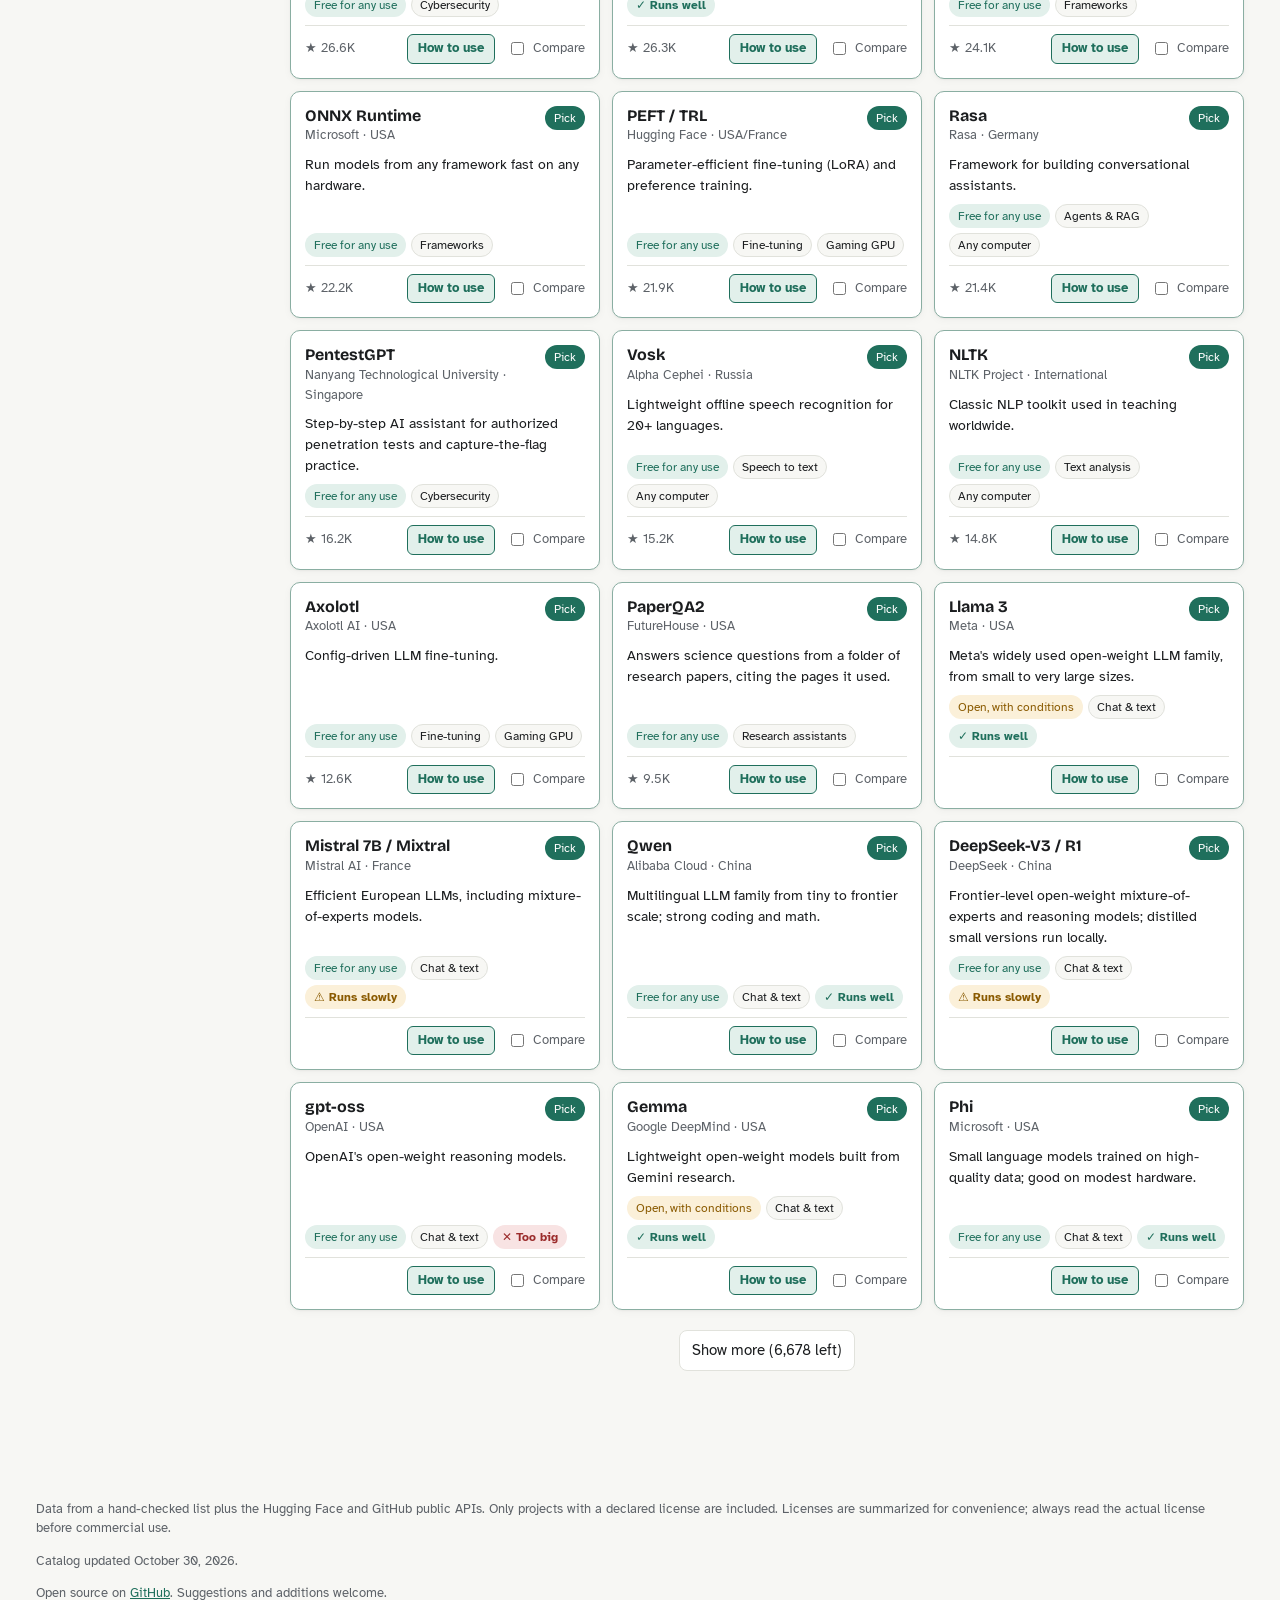
==== commit e90a38cf: "Add the family tree of open AI and your computer's AI menu tree.html shows any Hugging Face model's " ====
--- a/site/index.html
+++ b/site/index.html
@@ -9,7 +9,7 @@
   <link rel="preconnect" href="https://fonts.googleapis.com">
   <link rel="preconnect" href="https://fonts.gstatic.com" crossorigin>
   <link rel="stylesheet" href="https://fonts.googleapis.com/css2?family=Atkinson+Hyperlegible:wght@400;700&family=Bricolage+Grotesque:opsz,wght@12..96,600;12..96,700&display=swap">
-  <link rel="stylesheet" href="style.css?v=f54205fbb1">
+  <link rel="stylesheet" href="style.css?v=585641a9cb">
 </head>
 <body>
   <header class="top">
@@ -21,7 +21,11 @@
         </label>
       </div>
       <p class="tagline" data-i18n="tagline">Find the right open-source AI for your task, your computer and your license needs.</p>
-      <a class="trylink" href="try.html" data-page="try.html" data-i18n="try.link">Try AI in your browser →</a>
+      <nav class="toplinks">
+        <a class="trylink" href="try.html" data-page="try.html" data-i18n="try.link">Try AI in your browser →</a>
+        <a href="tree.html" data-page="tree.html" data-i18n="nav.tree">Family tree of open AI</a>
+        <a href="menu.html" data-page="menu.html" data-i18n="nav.menu">Your computer's AI menu</a>
+      </nav>
       <p class="counts" id="counts" data-i18n="loading">Loading catalog…</p>
       <div class="searchrow">
         <input id="q" type="search" data-i18n-placeholder="searchPlaceholder" data-i18n-aria="search" placeholder="Search: transcribe audio, chat in Arabic, remove background, Llama…" autocomplete="off" aria-label="Search">
@@ -147,7 +151,7 @@
     <p id="footGithub">Open source on <a href="https://github.com/alishahid74/OpenSourceAi" target="_blank" rel="noopener">GitHub</a>. Suggestions and additions welcome.</p>
   </footer>
 
-  <script src="i18n.js?v=3903737c07"></script>
-  <script src="app.js?v=07b3aa2f17"></script>
+  <script src="i18n.js?v=d8b5d6873e"></script>
+  <script src="app.js?v=fa33b8cb42"></script>
 </body>
 </html>
--- a/site/style.css
+++ b/site/style.css
@@ -249,3 +249,69 @@
 .bg-pair figcaption { font-size: 13px; color: var(--muted); }
 .bg-pair img, .bg-pair canvas { width: 100%; height: auto; display: block; border-radius: 8px; }
 .checker { border-radius: 8px; min-height: 60px; background: repeating-conic-gradient(var(--border) 0 25%, var(--surface) 0 50%) 0 0 / 16px 16px; }
+
+/* ---- links between pages ---- */
+.toplinks { display: flex; flex-wrap: wrap; gap: 6px 18px; margin-top: 8px; }
+.toplinks a { font-weight: 700; }
+.toplinks .trylink { margin-top: 0; }
+.linklike { background: none; border: 0; padding: 0; color: var(--accent); text-decoration: underline; cursor: pointer; font: inherit; }
+
+/* ---- family tree ---- */
+.tree-families { margin-top: 14px; }
+.tree-search { margin-top: 10px; max-width: 640px; }
+.tree-search input { flex: 1; min-width: 0; padding: 10px 12px; border: 1px solid var(--border); border-radius: 8px; background: var(--bg); }
+.tree-page { padding-block: 20px 64px; display: grid; gap: 14px; }
+.tree-path { font-size: 14px; color: var(--muted); display: flex; flex-wrap: wrap; gap: 6px; align-items: center; }
+.tree-path[hidden] { display: none; }
+#tree[aria-busy="true"] { opacity: .5; transition: opacity .2s; }
+.tree-parents { display: flex; flex-wrap: wrap; gap: 8px; align-items: center; justify-content: center; font-size: 14px; color: var(--muted); }
+.tree-center { position: relative; max-width: 560px; margin: 14px auto 0; background: var(--surface); border: 2px solid var(--accent); border-radius: var(--radius); padding: 16px; text-align: center; display: grid; gap: 8px; box-shadow: var(--shadow); }
+.tree-center::before { content: ""; position: absolute; inset-inline-start: 50%; top: -16px; height: 14px; border-inline-start: 2px solid var(--border); }
+.tree-center h2 { margin: 0; font: 700 22px/1.2 var(--font-display); overflow-wrap: anywhere; }
+.tree-center .org { margin: 0; color: var(--muted); font-size: 14px; }
+.tree-stats { display: grid; grid-template-columns: repeat(3, minmax(0, 1fr)); gap: 8px; }
+.tree-stats div { background: var(--bg); border-radius: 8px; padding: 8px; display: grid; gap: 2px; }
+.tree-stats span { font-size: 12px; color: var(--muted); }
+.tree-stats b { font: 700 20px/1.2 var(--font-display); }
+.tree-branches { position: relative; margin-top: 20px; padding-top: 20px; border-top: 2px solid var(--border); display: grid; grid-template-columns: repeat(auto-fit, minmax(min(100%, 220px), 1fr)); gap: 14px; }
+.tree-branches::before { content: ""; position: absolute; inset-inline-start: 50%; top: -22px; height: 20px; border-inline-start: 2px solid var(--border); }
+.branch { position: relative; background: var(--surface); border: 1px solid var(--border); border-top: 4px solid var(--accent); border-radius: var(--radius); padding: 12px; display: grid; gap: 8px; align-content: start; min-width: 0; }
+.branch::before { content: ""; position: absolute; inset-inline-start: 50%; top: -24px; height: 20px; border-inline-start: 2px solid var(--border); }
+.branch-adapter { border-top-color: var(--info); }
+.branch-quantized { border-top-color: var(--muted); }
+.branch-merge { border-top-color: var(--warn); }
+.branch h3 { margin: 0; font: 700 17px/1.2 var(--font-display); display: flex; justify-content: space-between; gap: 8px; }
+.branch h3 .n { color: var(--muted); font-variant-numeric: tabular-nums; }
+.branch .help { margin: 0; font-size: 13px; color: var(--muted); }
+.branch-list { display: grid; gap: 6px; }
+.tree-model { display: grid; gap: 1px; text-align: start; width: 100%; background: var(--bg); border: 1px solid var(--border); border-radius: 8px; padding: 6px 10px; cursor: pointer; min-width: 0; }
+.tree-model:hover { border-color: var(--accent); }
+.tree-model span { font-weight: 700; overflow-wrap: anywhere; }
+.tree-model small { color: var(--muted); font-size: 12px; overflow-wrap: anywhere; }
+.tree-parents .tree-model { width: auto; }
+.more-link { font-size: 13px; }
+.tree-langs { background: var(--surface); border: 1px solid var(--border); border-radius: var(--radius); padding: 14px; display: grid; gap: 10px; }
+.tree-langs h3 { margin: 0; font: 700 17px/1.2 var(--font-display); }
+.tree-langs .chips { flex-wrap: wrap; overflow: visible; }
+
+/* ---- AI menu ---- */
+.menu-page { padding-block: 20px 64px; display: grid; gap: 14px; }
+.menu-pc h2 { margin: 0; font: 700 20px/1.2 var(--font-display); }
+.menu-pc .demo-meta { margin: 0; }
+.menu-list { list-style: none; margin: 0; padding: 0; display: grid; gap: 8px; }
+.menu-row { background: var(--surface); border: 1px solid var(--border); border-radius: var(--radius); padding: 12px 14px; display: grid; grid-template-columns: minmax(120px, 200px) minmax(0, 1fr) auto; gap: 6px 16px; align-items: start; break-inside: avoid; }
+.menu-task { font-weight: 700; color: var(--muted); font-size: 14px; padding-top: 2px; }
+.menu-pick a { font: 700 17px/1.3 var(--font-display); margin-inline-end: 6px; }
+.menu-pick .desc { margin: 4px 0 0; font-size: 14px; }
+.menu-also { margin: 4px 0 0; font-size: 13px; color: var(--muted); }
+.empty-row { margin: 0; color: var(--muted); }
+.print-only { display: none; }
+@media (max-width: 640px) { .menu-row { grid-template-columns: minmax(0, 1fr); } }
+@media print {
+  .no-print, .comparebar, dialog { display: none !important; }
+  .print-only { display: block; }
+  body { background: #fff; color: #000; }
+  .top { padding-block: 0 8px; border: 0; }
+  .menu-row, .finder { box-shadow: none; border-color: #ccc; }
+  a { color: #000; }
+}
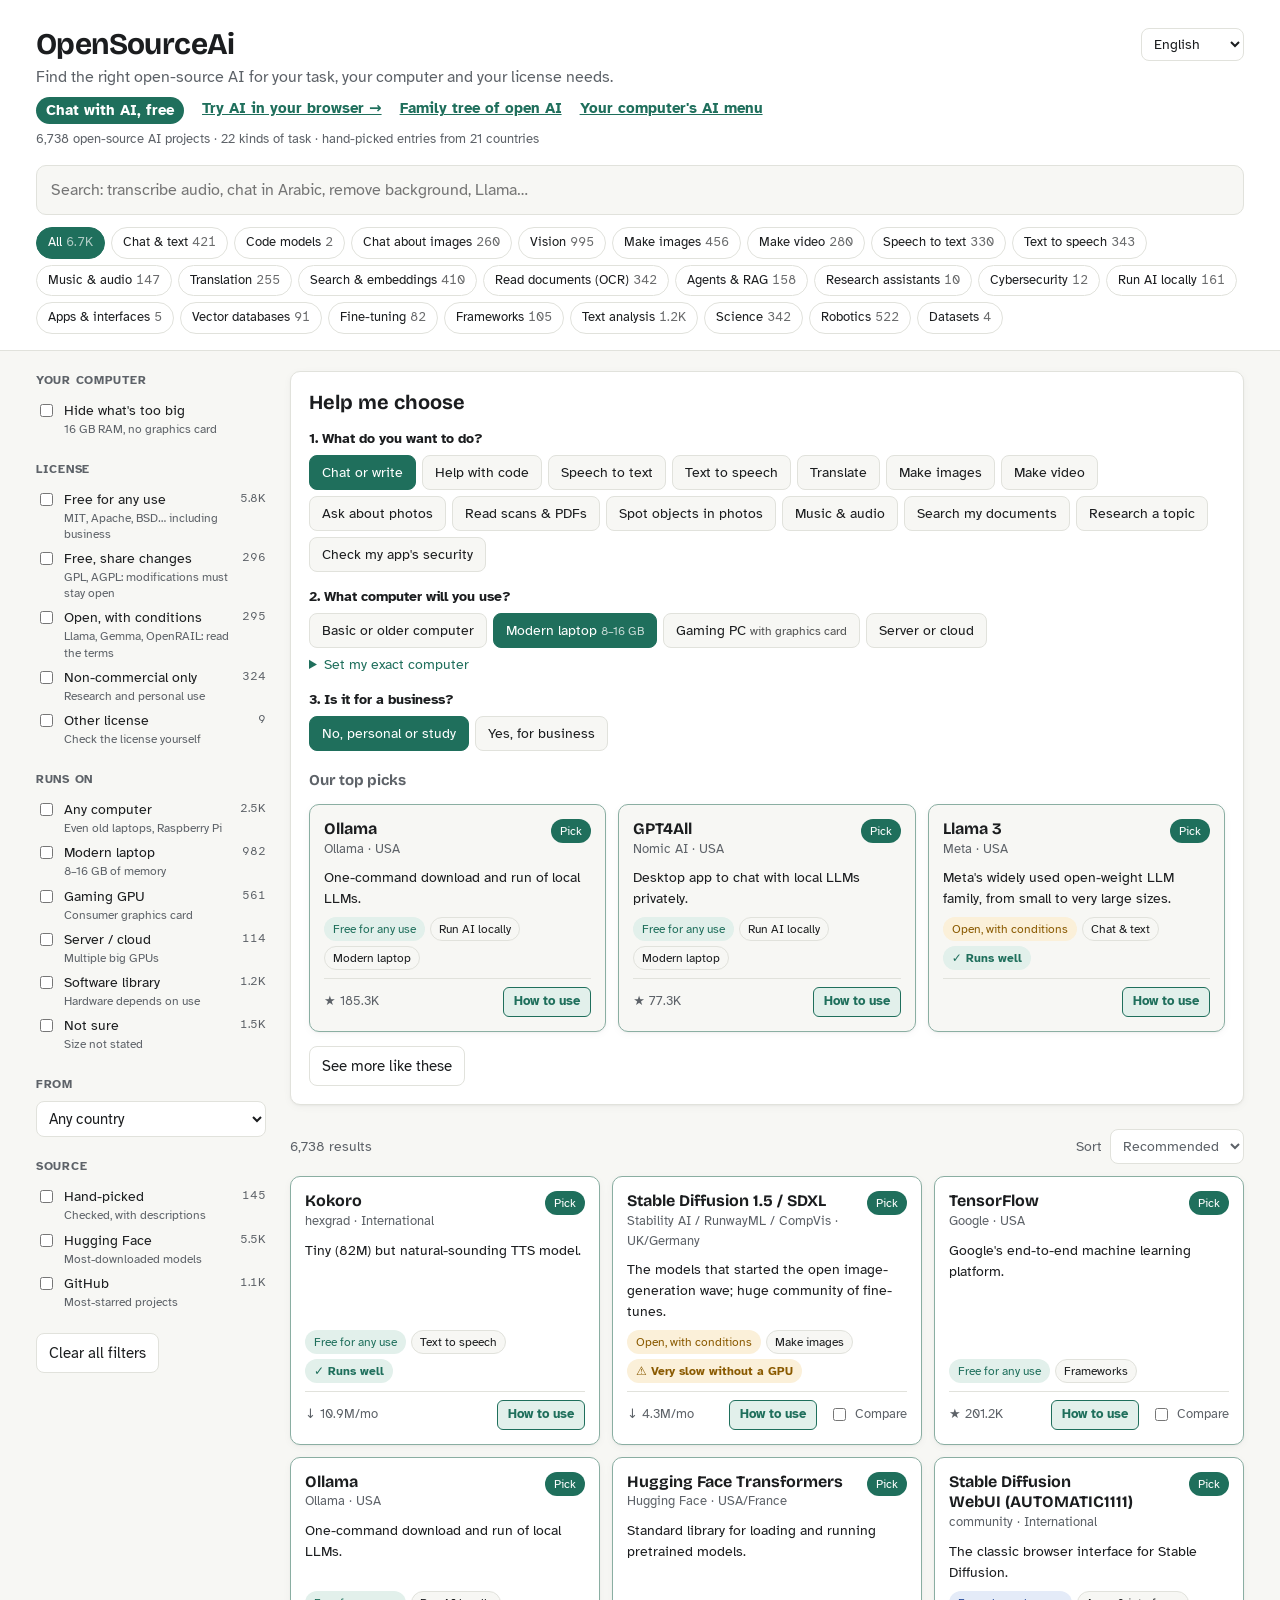
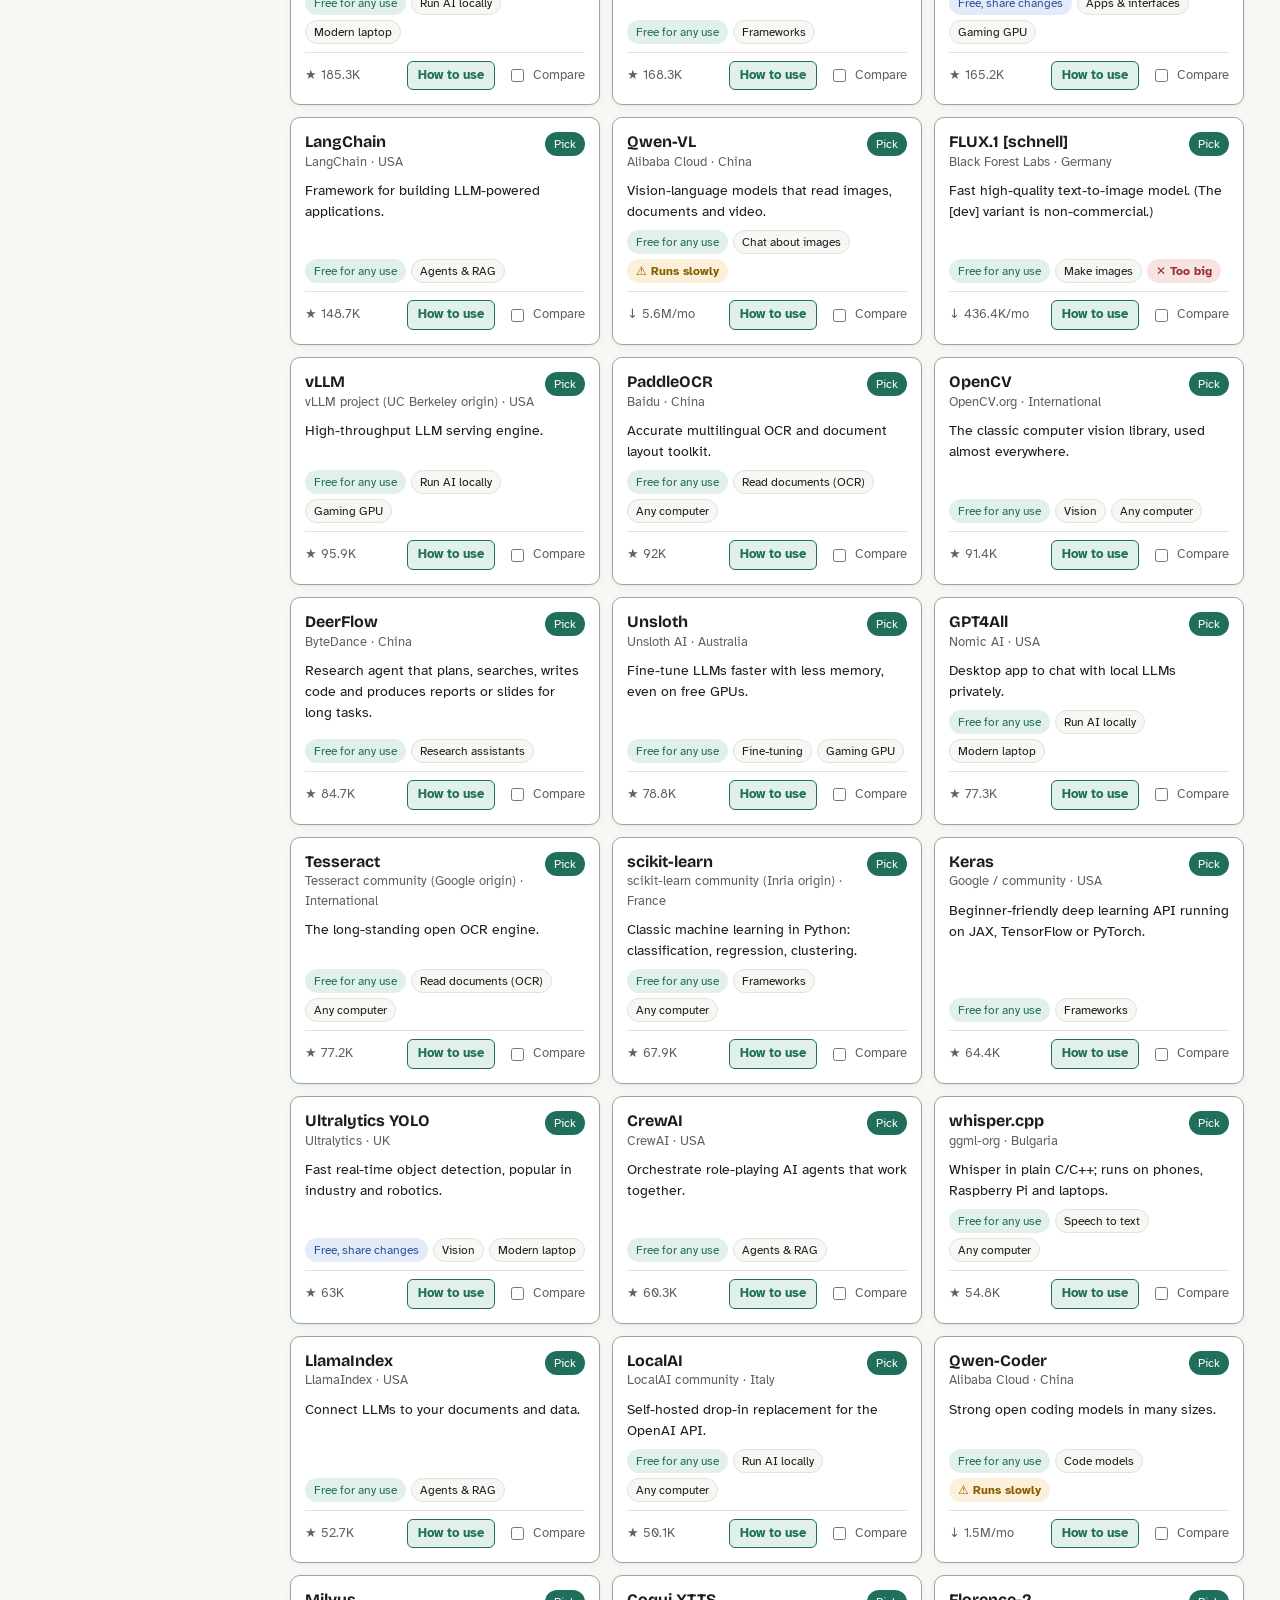
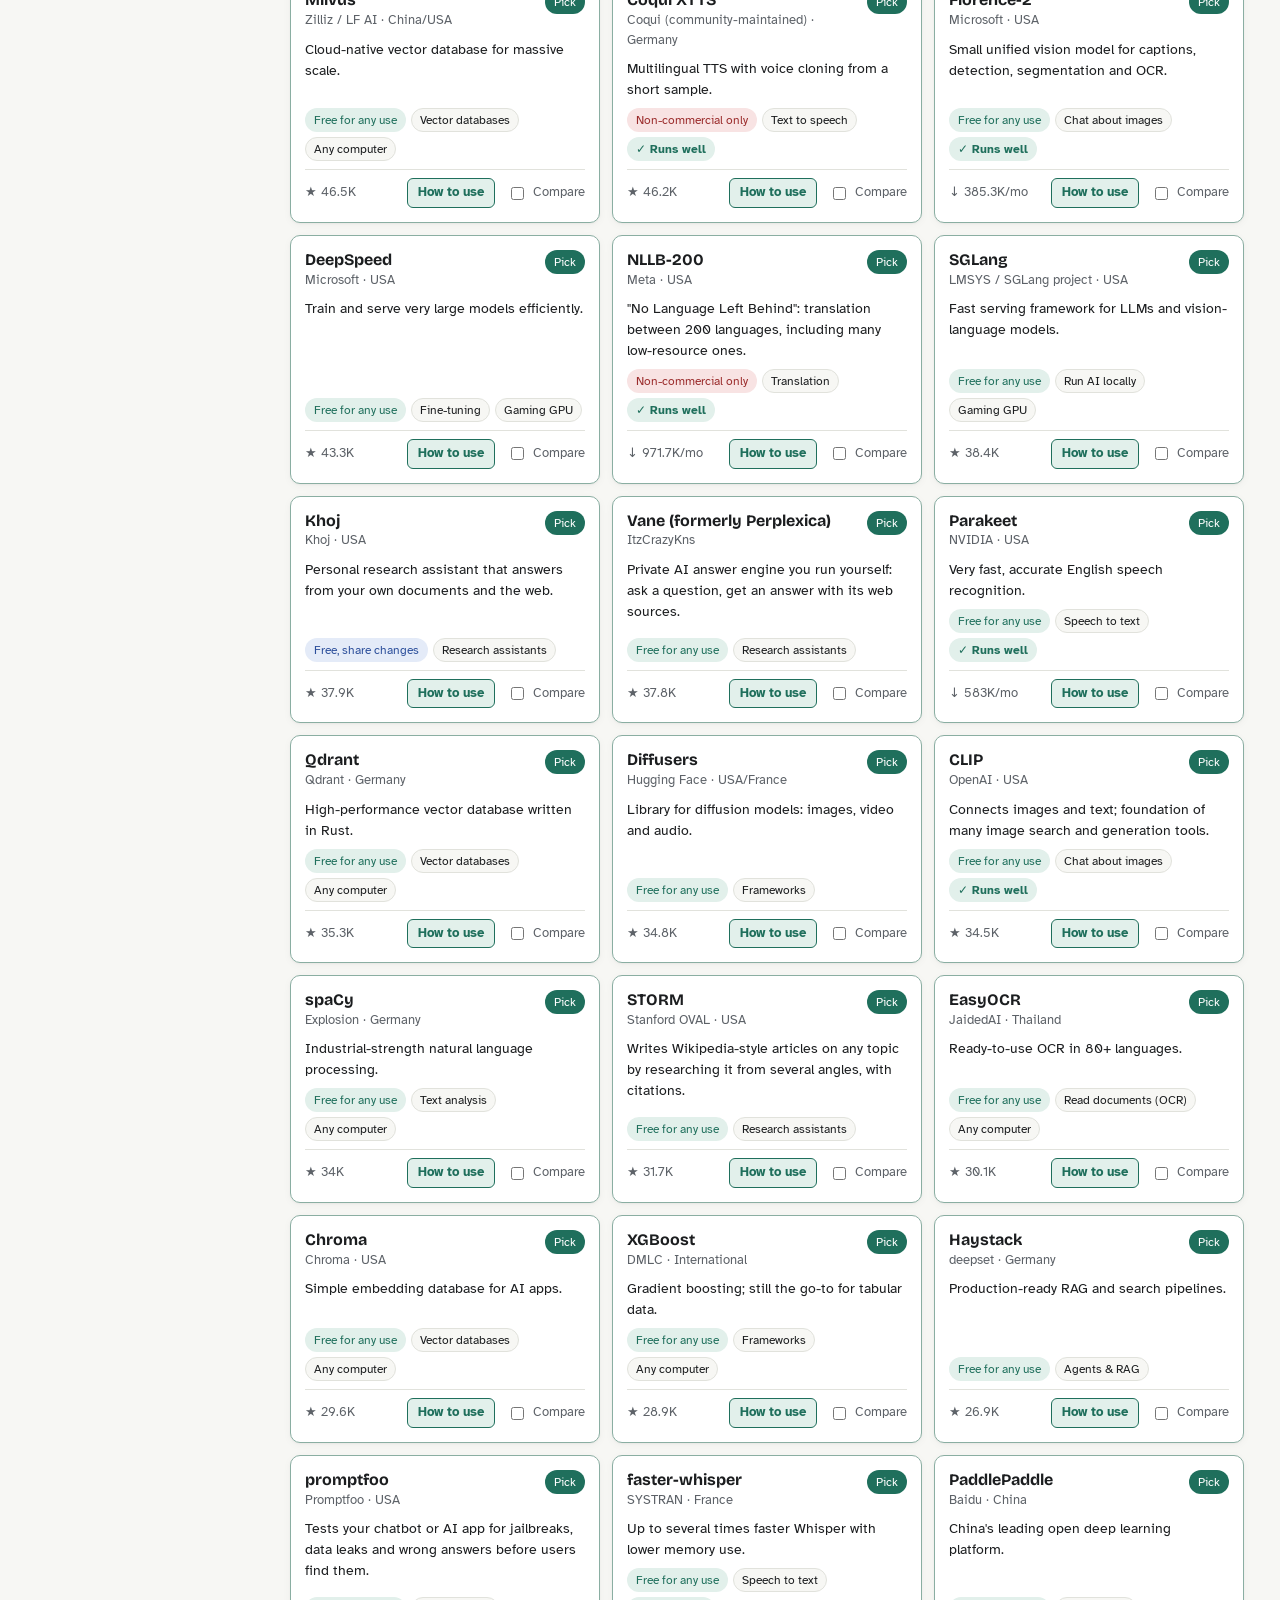
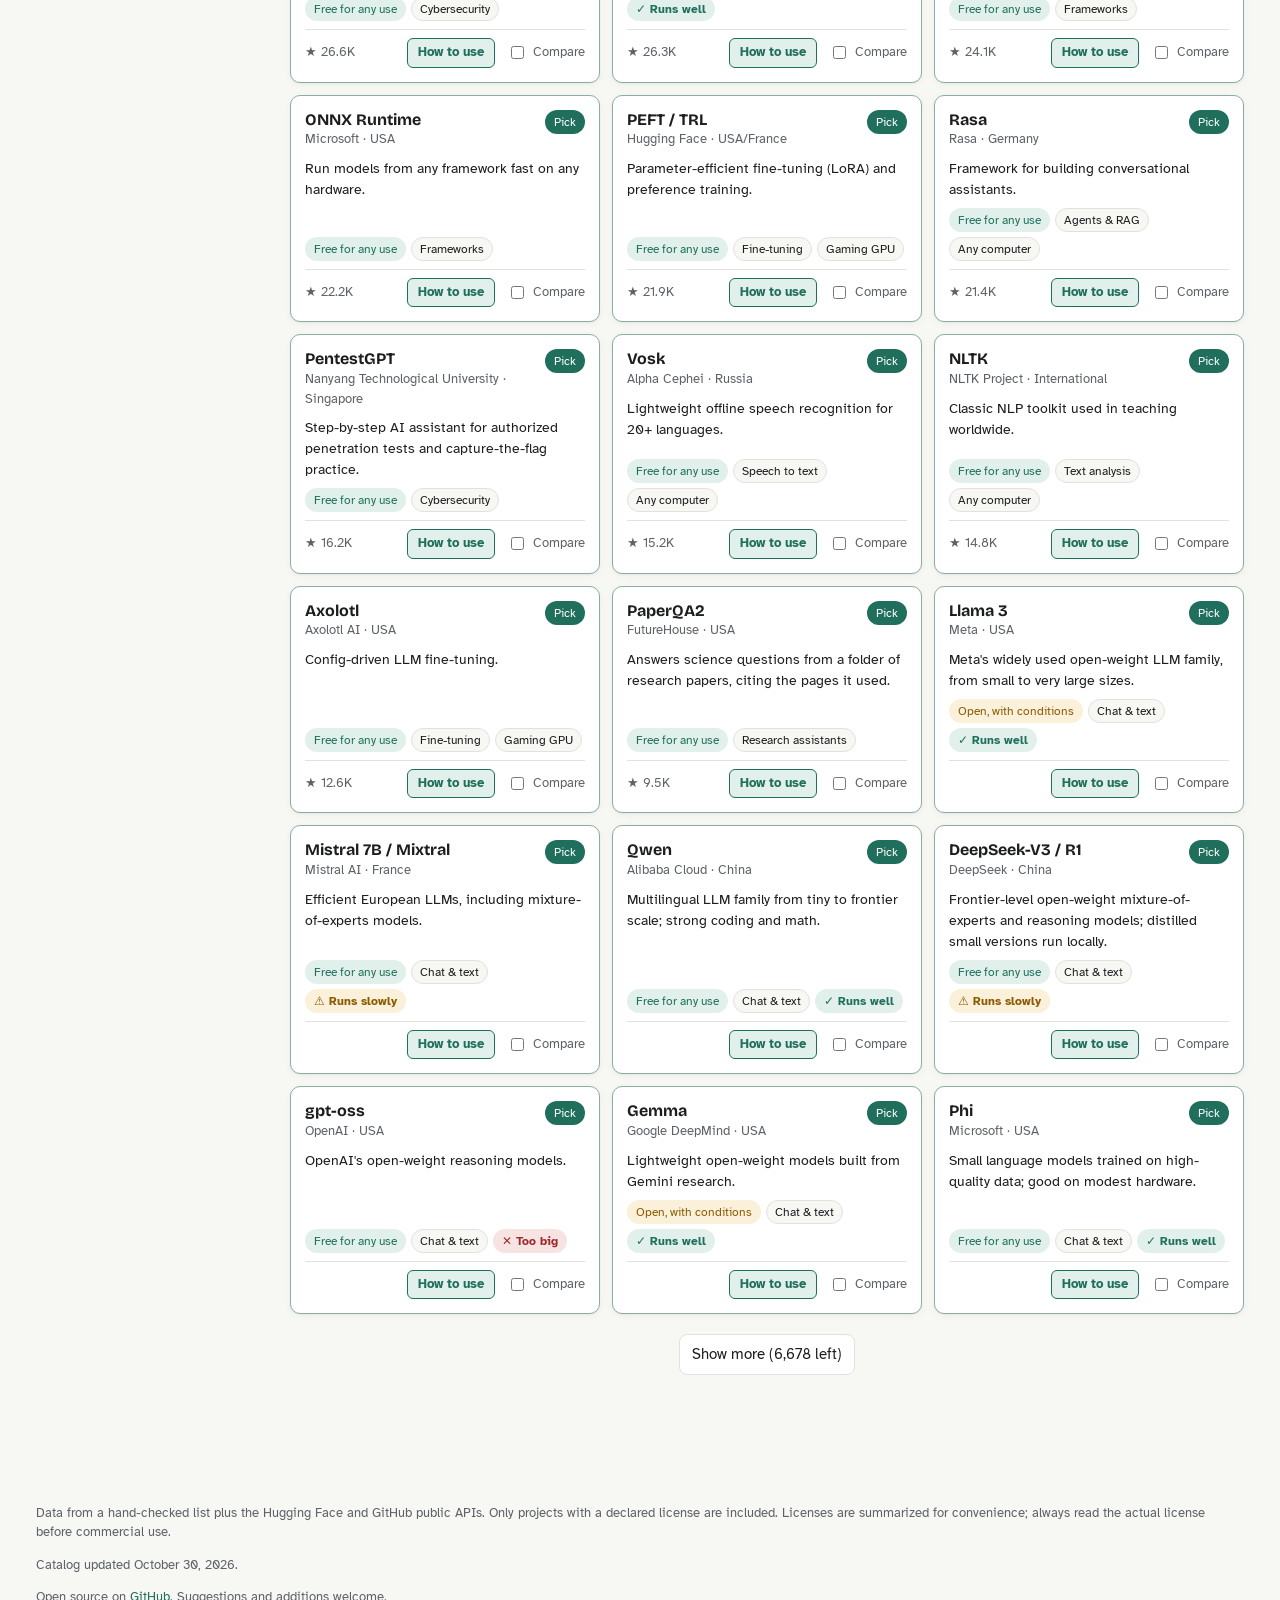
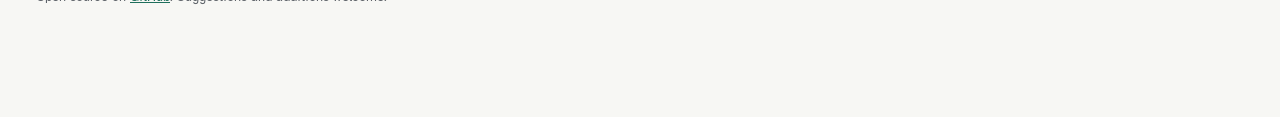
==== commit 729afc22: "Add a free chat page where the AI runs in the visitor's browser chat.html runs small open models (Sm" ====
--- a/site/index.html
+++ b/site/index.html
@@ -9,7 +9,7 @@
   <link rel="preconnect" href="https://fonts.googleapis.com">
   <link rel="preconnect" href="https://fonts.gstatic.com" crossorigin>
   <link rel="stylesheet" href="https://fonts.googleapis.com/css2?family=Atkinson+Hyperlegible:wght@400;700&family=Bricolage+Grotesque:opsz,wght@12..96,600;12..96,700&display=swap">
-  <link rel="stylesheet" href="style.css?v=585641a9cb">
+  <link rel="stylesheet" href="style.css?v=7d885dbada">
 </head>
 <body>
   <header class="top">
@@ -22,6 +22,7 @@
       </div>
       <p class="tagline" data-i18n="tagline">Find the right open-source AI for your task, your computer and your license needs.</p>
       <nav class="toplinks">
+        <a href="chat.html" data-page="chat.html" data-i18n="nav.chat">Chat with AI, free</a>
         <a class="trylink" href="try.html" data-page="try.html" data-i18n="try.link">Try AI in your browser →</a>
         <a href="tree.html" data-page="tree.html" data-i18n="nav.tree">Family tree of open AI</a>
         <a href="menu.html" data-page="menu.html" data-i18n="nav.menu">Your computer's AI menu</a>
@@ -151,7 +152,7 @@
     <p id="footGithub">Open source on <a href="https://github.com/alishahid74/OpenSourceAi" target="_blank" rel="noopener">GitHub</a>. Suggestions and additions welcome.</p>
   </footer>
 
-  <script src="i18n.js?v=d8b5d6873e"></script>
+  <script src="i18n.js?v=72df87efb4"></script>
   <script src="app.js?v=fa33b8cb42"></script>
 </body>
 </html>
--- a/site/style.css
+++ b/site/style.css
@@ -315,3 +315,33 @@
   .menu-row, .finder { box-shadow: none; border-color: #ccc; }
   a { color: #000; }
 }
+
+/* ---- chat ---- */
+.toplinks a[data-page="chat.html"] { color: var(--surface); background: var(--accent); padding: 2px 10px; border-radius: 999px; text-decoration: none; }
+.chat-page { padding-block: 20px 64px; display: grid; gap: 14px; }
+.chat-support { margin: 0; padding: 8px 12px; border-radius: 8px; background: var(--bg); color: var(--muted); font-size: 14px; }
+.chat-support.ok { background: var(--accent-soft); color: var(--accent); font-weight: 700; }
+.chat-support.bad { background: var(--bad-soft); color: var(--bad); font-weight: 700; }
+.model-cards { display: grid; grid-template-columns: repeat(auto-fit, minmax(min(100%, 190px), 1fr)); gap: 8px; }
+.model-card { display: grid; gap: 4px; align-content: start; text-align: start; padding: 10px 12px; background: var(--bg); border: 1px solid var(--border); border-radius: 8px; cursor: pointer; }
+.model-card:hover { border-color: var(--accent); }
+.model-card[aria-pressed="true"] { border: 2px solid var(--accent); padding: 9px 11px; background: var(--surface); }
+.model-card b { font: 700 16px/1.2 var(--font-display); text-align: start; }
+.model-card span { font-size: 14px; }
+.model-card small { color: var(--muted); font-size: 12px; }
+.chat-box { background: var(--surface); border: 1px solid var(--border); border-radius: var(--radius); box-shadow: var(--shadow); display: grid; min-width: 0; }
+.chat-head { display: flex; flex-wrap: wrap; gap: 6px 12px; align-items: center; padding: 10px 14px; border-bottom: 1px solid var(--border); }
+.chat-head h2 { margin: 0; font: 700 18px/1.2 var(--font-display); }
+.chat-head h2:empty { display: none; }
+.chat-head #newChat { margin-inline-start: auto; }
+.chat-log { min-height: 260px; max-height: 60vh; overflow-y: auto; padding: 14px; display: grid; gap: 12px; align-content: start; }
+.chat-empty { color: var(--muted); margin: 0; }
+.chat-empty p { margin: 0 0 8px; }
+.chat-empty .chips { flex-wrap: wrap; overflow: visible; }
+.msg { max-width: 85%; white-space: pre-wrap; overflow-wrap: anywhere; line-height: 1.55; }
+.msg-user { justify-self: end; background: var(--accent-soft); padding: 8px 12px; border-radius: 14px; }
+.msg-assistant { justify-self: start; }
+.msg pre { white-space: pre; overflow-x: auto; background: var(--bg); border: 1px solid var(--border); border-radius: 8px; padding: 10px; margin: 6px 0; font-size: 13px; }
+.chat-input { display: flex; gap: 8px; padding: 10px; border-top: 1px solid var(--border); align-items: flex-end; }
+.chat-input textarea { flex: 1; min-width: 0; resize: vertical; padding: 8px 10px; border: 1px solid var(--border); border-radius: 8px; background: var(--bg); font-size: 15px; }
+.chat-box > .demo-meta { padding: 0 14px 10px; }
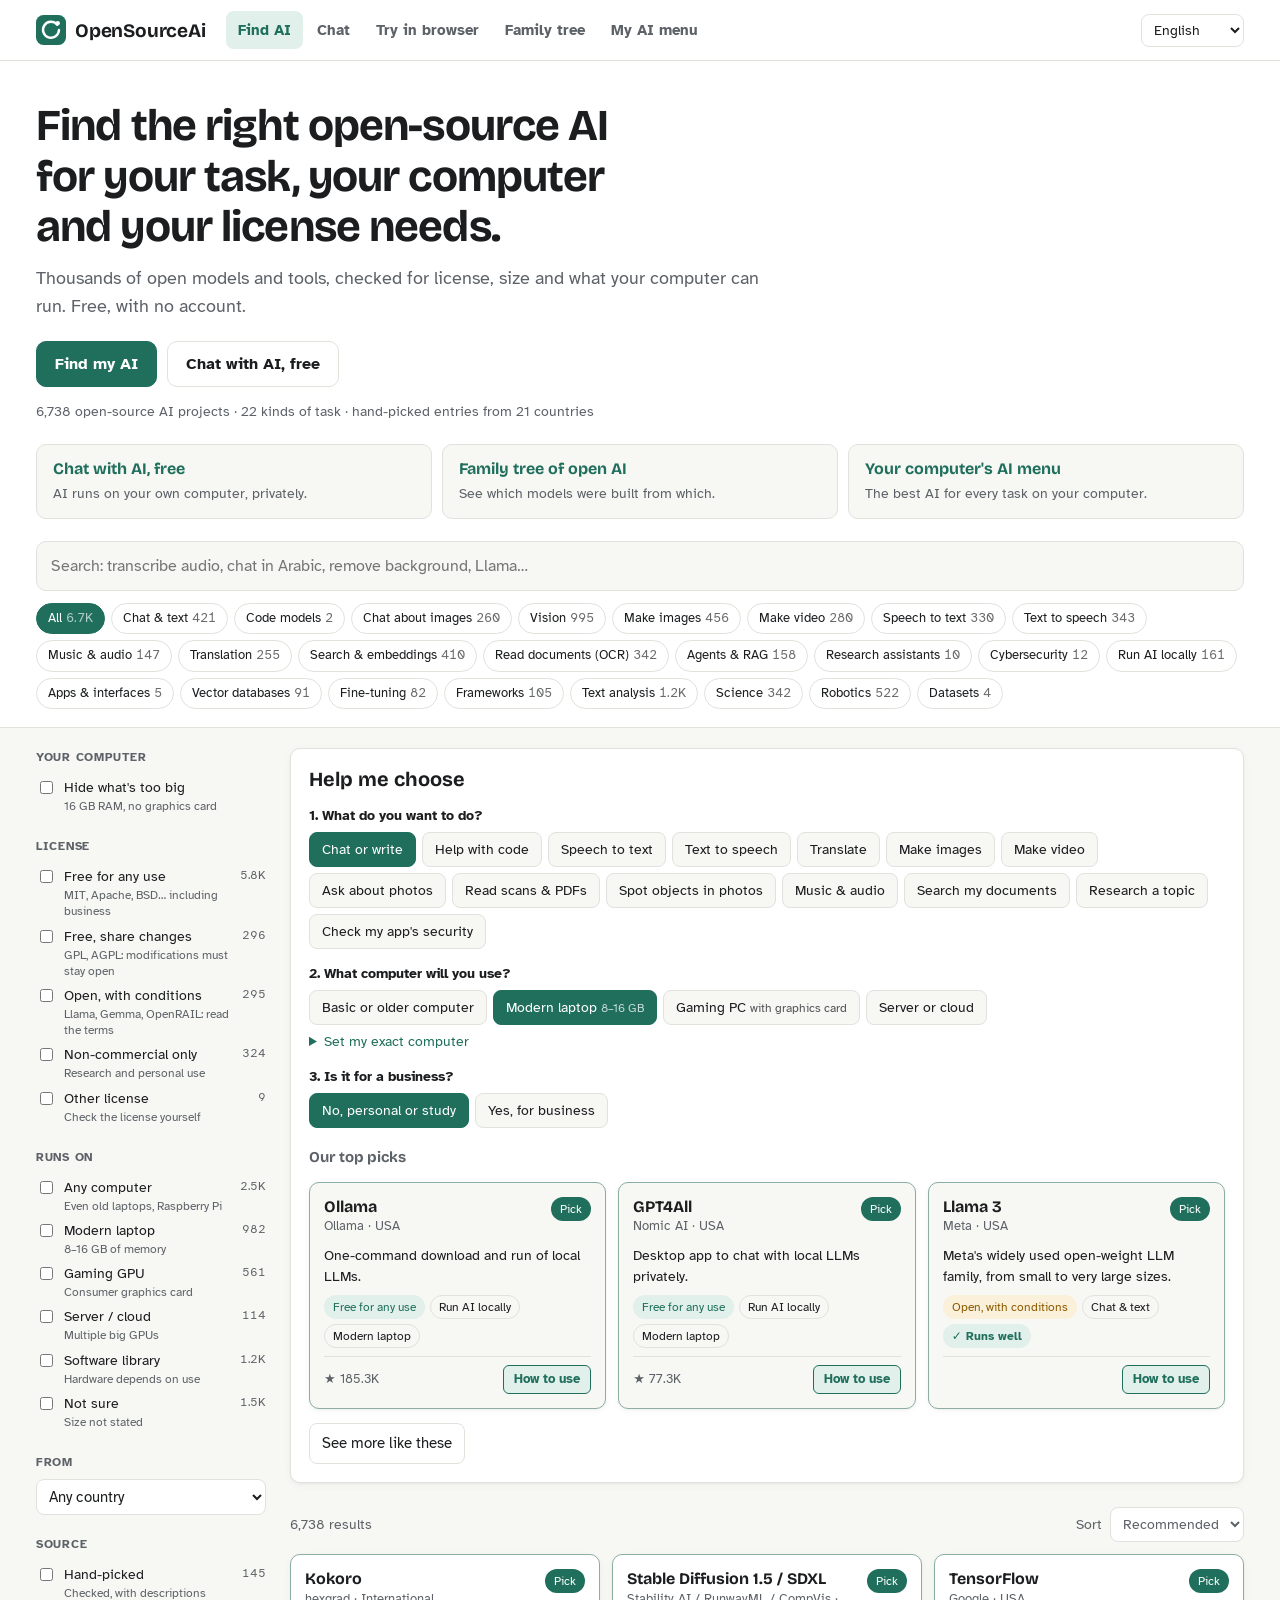
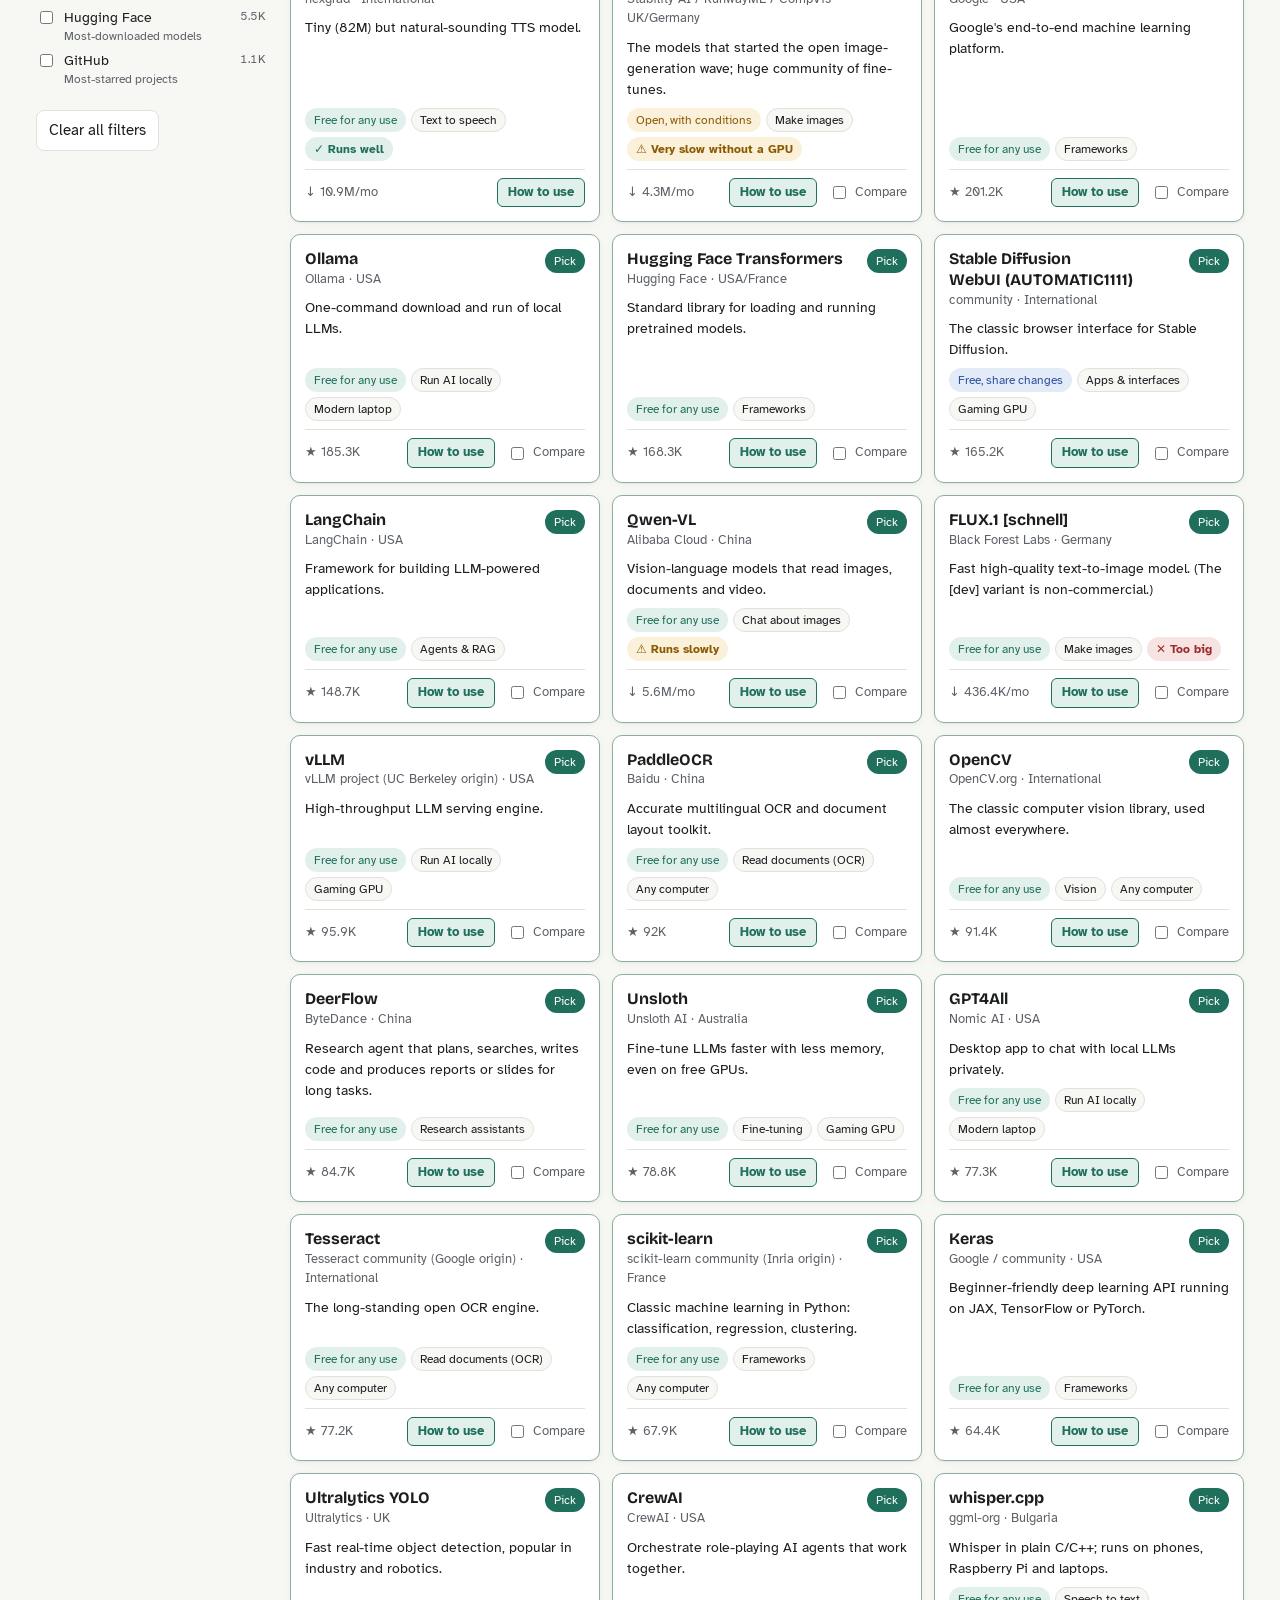
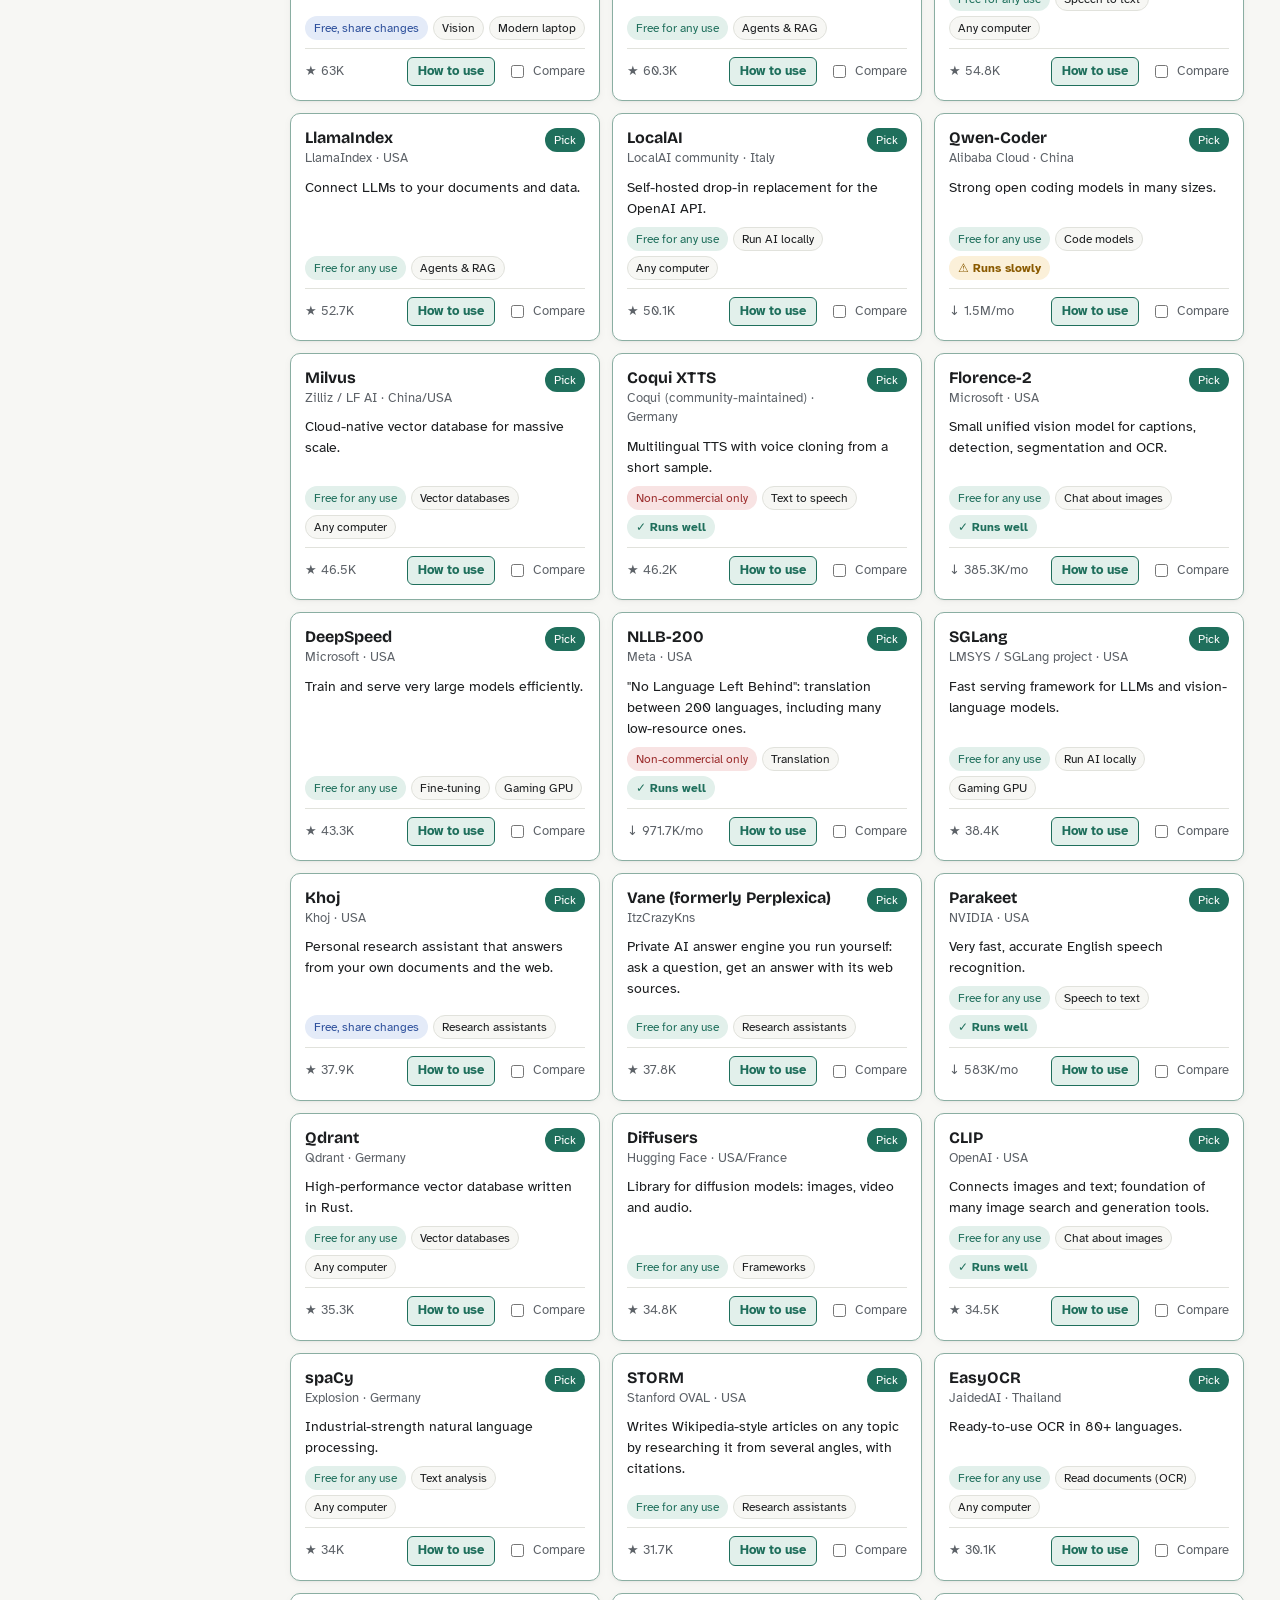
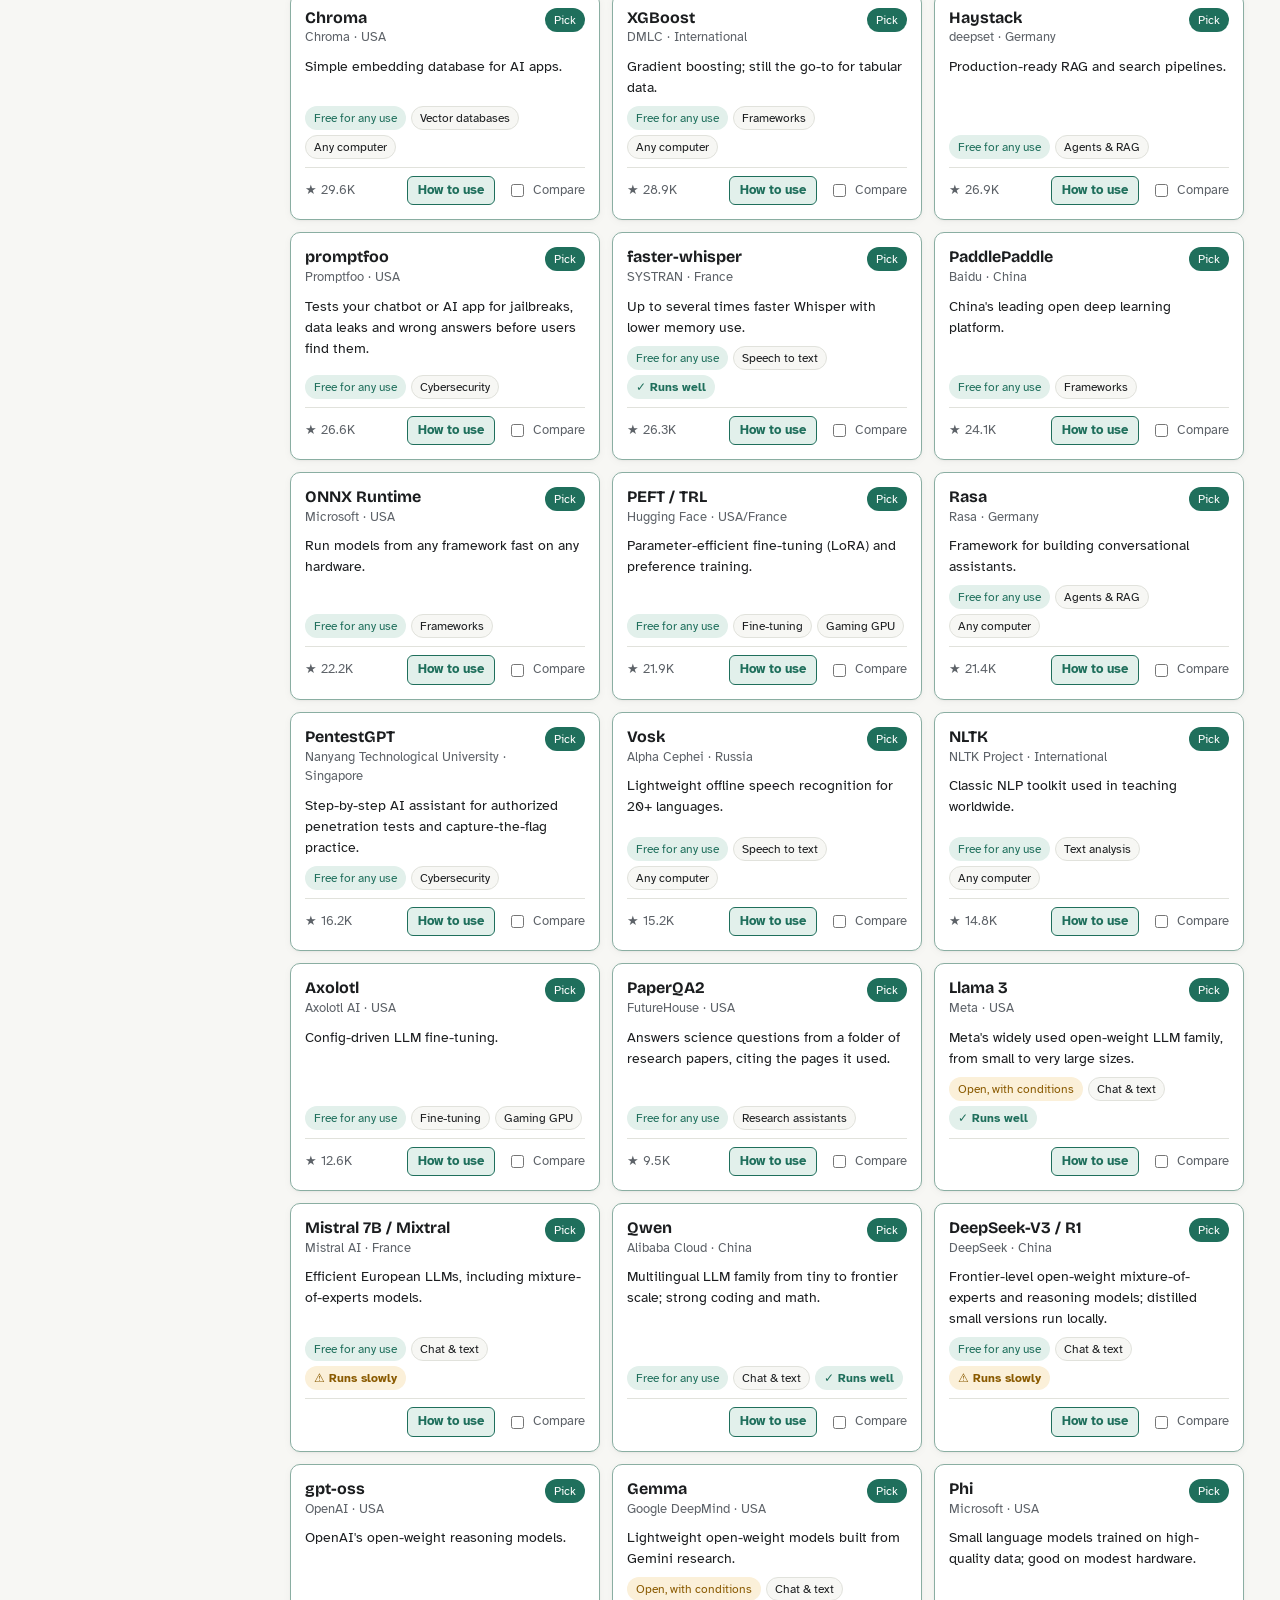
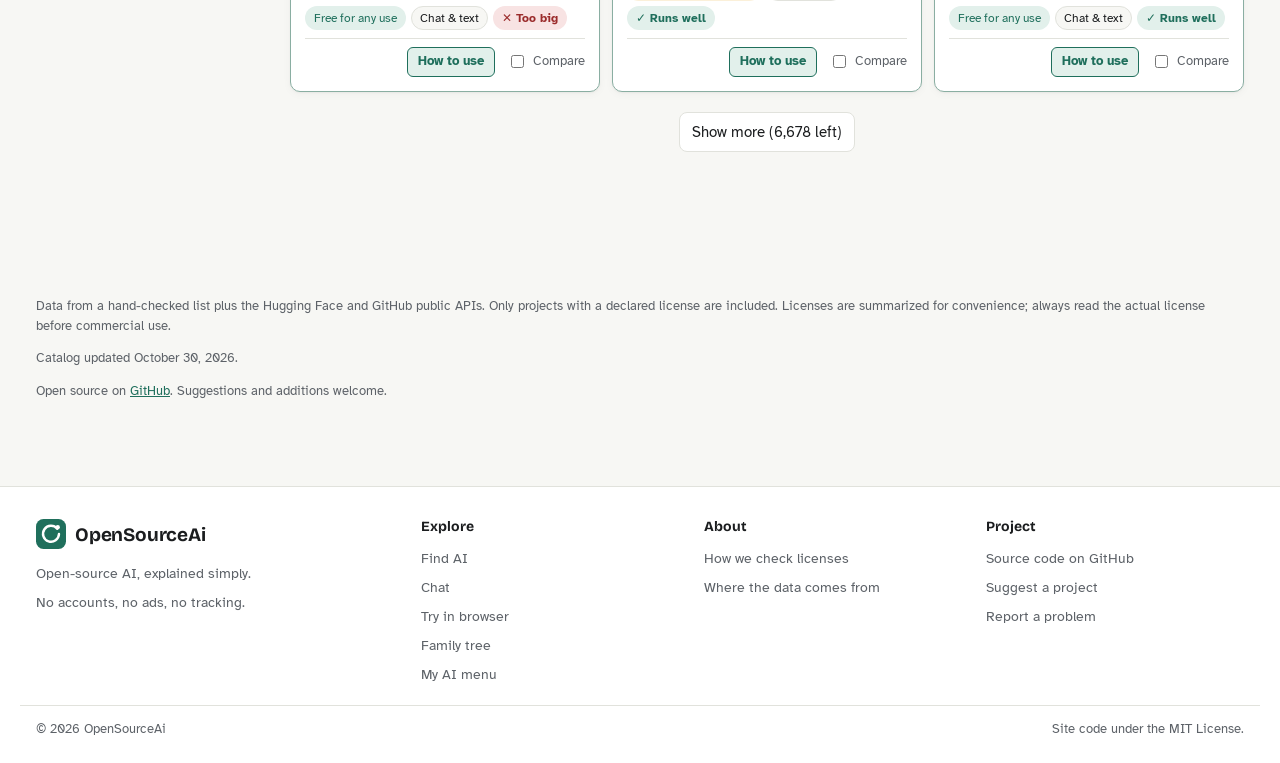
==== commit 8b911905: "Give the site a shared header, footer and home page start Every page now has the same header (logo, " ====
--- a/site/index.html
+++ b/site/index.html
@@ -9,25 +9,59 @@
   <link rel="preconnect" href="https://fonts.googleapis.com">
   <link rel="preconnect" href="https://fonts.gstatic.com" crossorigin>
   <link rel="stylesheet" href="https://fonts.googleapis.com/css2?family=Atkinson+Hyperlegible:wght@400;700&family=Bricolage+Grotesque:opsz,wght@12..96,600;12..96,700&display=swap">
-  <link rel="stylesheet" href="style.css?v=7d885dbada">
+  <link rel="stylesheet" href="style.css?v=c4348c84fa">
+  <!-- site-meta -->
+  <link rel="icon" href="favicon.svg" type="image/svg+xml">
+  <link rel="apple-touch-icon" href="apple-touch-icon.png">
+  <meta name="theme-color" content="#1f6f5c">
+  <link rel="canonical" href="https://alishahid74.github.io/OpenSourceAi/">
+  <meta property="og:url" content="https://alishahid74.github.io/OpenSourceAi/">
+  <meta property="og:type" content="website">
+  <meta property="og:site_name" content="OpenSourceAi">
+  <meta property="og:title" content="OpenSourceAi">
+  <meta property="og:description" content="Find the right open-source AI for your task, your computer and your license needs.">
+  <meta property="og:image" content="https://alishahid74.github.io/OpenSourceAi/og-image.png">
+  <meta property="og:image:width" content="1200">
+  <meta property="og:image:height" content="630">
+  <meta name="twitter:card" content="summary_large_image">
+  <!-- /site-meta -->
 </head>
 <body>
-  <header class="top">
+  <a class="skip" href="#main" data-i18n="skip">Skip to content</a>
+  <!-- site-header -->
+  <header class="site-header">
+    <div class="wrap site-bar">
+      <a class="brand" href="index.html" data-page="index.html"><svg class="brand-mark" viewBox="0 0 32 32" aria-hidden="true"><rect width="32" height="32" rx="8" fill="currentColor"/><path d="M22.6 10.4A8.5 8.5 0 1 0 24.5 16" fill="none" stroke="#fff" stroke-width="2.6" stroke-linecap="round"/><circle cx="23.2" cy="8.8" r="2.3" fill="#fff"/></svg><span>OpenSourceAi</span></a>
+      <button class="nav-toggle" type="button" aria-expanded="false" aria-controls="siteNav" data-i18n-aria="nav.toggle" aria-label="Menu">
+        <svg viewBox="0 0 24 24" aria-hidden="true"><path d="M4 7h16M4 12h16M4 17h16" stroke="currentColor" stroke-width="2" stroke-linecap="round"/></svg>
+      </button>
+      <nav id="siteNav" class="site-nav" data-i18n-aria="nav.main" aria-label="Main menu">
+        <a href="index.html" data-page="index.html" data-i18n="nav.find" aria-current="page">Find AI</a>
+        <a href="chat.html" data-page="chat.html" data-i18n="nav.chatShort">Chat</a>
+        <a href="try.html" data-page="try.html" data-i18n="nav.tryShort">Try in browser</a>
+        <a href="tree.html" data-page="tree.html" data-i18n="nav.treeShort">Family tree</a>
+        <a href="menu.html" data-page="menu.html" data-i18n="nav.menuShort">My AI menu</a>
+      </nav>
+      <label class="langpick"><span class="sr-only" data-i18n="language">Language</span>
+        <select id="lang"></select>
+      </label>
+    </div>
+  </header>
+  <!-- /site-header -->
+  <header class="top hero">
     <div class="wrap">
-      <div class="top-row">
-        <h1>OpenSourceAi</h1>
-        <label class="langpick"><span class="sr-only" data-i18n="language">Language</span>
-          <select id="lang"></select>
-        </label>
-      </div>
-      <p class="tagline" data-i18n="tagline">Find the right open-source AI for your task, your computer and your license needs.</p>
-      <nav class="toplinks">
-        <a href="chat.html" data-page="chat.html" data-i18n="nav.chat">Chat with AI, free</a>
-        <a class="trylink" href="try.html" data-page="try.html" data-i18n="try.link">Try AI in your browser →</a>
-        <a href="tree.html" data-page="tree.html" data-i18n="nav.tree">Family tree of open AI</a>
-        <a href="menu.html" data-page="menu.html" data-i18n="nav.menu">Your computer's AI menu</a>
-      </nav>
+      <h1 data-i18n="tagline">Find the right open-source AI for your task, your computer and your license needs.</h1>
+      <p class="hero-sub" data-i18n="hero.sub"></p>
+      <div class="hero-actions">
+        <a class="btn primary" href="#finder" data-i18n="hero.find">Find my AI</a>
+        <a class="btn ghost" href="chat.html" data-page="chat.html" data-i18n="nav.chat">Chat with AI, free</a>
+      </div>
       <p class="counts" id="counts" data-i18n="loading">Loading catalog…</p>
+      <div class="home-cards">
+        <a class="home-card" href="chat.html" data-page="chat.html"><b data-i18n="nav.chat">Chat with AI, free</b><span data-i18n="home.chat"></span></a>
+        <a class="home-card" href="tree.html" data-page="tree.html"><b data-i18n="nav.tree">Family tree of open AI</b><span data-i18n="home.tree"></span></a>
+        <a class="home-card" href="menu.html" data-page="menu.html"><b data-i18n="nav.menu">Your computer's AI menu</b><span data-i18n="home.menu"></span></a>
+      </div>
       <div class="searchrow">
         <input id="q" type="search" data-i18n-placeholder="searchPlaceholder" data-i18n-aria="search" placeholder="Search: transcribe audio, chat in Arabic, remove background, Llama…" autocomplete="off" aria-label="Search">
         <button id="toggleFilters" class="ghost only-mobile" aria-expanded="false" aria-controls="filters" data-i18n="filters">Filters</button>
@@ -36,7 +70,7 @@
     </div>
   </header>
 
-  <div class="wrap layout">
+  <div class="wrap layout" id="main">
     <aside id="filters" class="filters">
       <section>
         <h2 data-i18n="side.computer">Your computer</h2>
@@ -63,7 +97,7 @@
     </aside>
 
     <main>
-      <section class="finder" aria-labelledby="finderTitle">
+      <section class="finder" id="finder" aria-labelledby="finderTitle">
         <h2 id="finderTitle" data-i18n="finder.title">Help me choose</h2>
         <div class="finder-q">
           <span class="qlabel" data-i18n="finder.q1">1. What do you want to do?</span>
@@ -145,14 +179,46 @@
     <div class="howto-body" id="howtoBody"></div>
   </dialog>
 
-  <footer class="wrap foot">
+  <section class="wrap foot">
     <p data-i18n="foot.data">Data from a hand-checked list plus the Hugging Face and GitHub public APIs. Only projects with a declared license are included.
       Licenses are summarized for convenience; always read the actual license before commercial use.</p>
     <p id="generated"></p>
     <p id="footGithub">Open source on <a href="https://github.com/alishahid74/OpenSourceAi" target="_blank" rel="noopener">GitHub</a>. Suggestions and additions welcome.</p>
+  </section>
+  <!-- site-footer -->
+  <footer class="site-footer">
+    <div class="wrap foot-grid">
+      <div class="foot-brand">
+        <a class="brand" href="index.html" data-page="index.html"><svg class="brand-mark" viewBox="0 0 32 32" aria-hidden="true"><rect width="32" height="32" rx="8" fill="currentColor"/><path d="M22.6 10.4A8.5 8.5 0 1 0 24.5 16" fill="none" stroke="#fff" stroke-width="2.6" stroke-linecap="round"/><circle cx="23.2" cy="8.8" r="2.3" fill="#fff"/></svg><span>OpenSourceAi</span></a>
+        <p data-i18n="foot.tagline">Open-source AI, explained simply.</p>
+        <p data-i18n="foot.privacy">No accounts, no ads, no tracking.</p>
+      </div>
+      <nav class="foot-col" aria-labelledby="footExplore">
+        <h2 id="footExplore" data-i18n="foot.explore">Explore</h2>
+          <a href="index.html" data-page="index.html" data-i18n="nav.find">Find AI</a>
+          <a href="chat.html" data-page="chat.html" data-i18n="nav.chatShort">Chat</a>
+          <a href="try.html" data-page="try.html" data-i18n="nav.tryShort">Try in browser</a>
+          <a href="tree.html" data-page="tree.html" data-i18n="nav.treeShort">Family tree</a>
+          <a href="menu.html" data-page="menu.html" data-i18n="nav.menuShort">My AI menu</a>
+      </nav>
+      <div class="foot-col">
+        <h2 data-i18n="foot.about">About</h2>
+        <a href="https://github.com/alishahid74/OpenSourceAi#rules-for-what-counts-as-open-source" data-i18n="foot.licenses">How we check licenses</a>
+        <a href="https://github.com/alishahid74/OpenSourceAi#whats-here" data-i18n="foot.sources">Where the data comes from</a>
+      </div>
+      <div class="foot-col">
+        <h2 data-i18n="foot.project">Project</h2>
+        <a href="https://github.com/alishahid74/OpenSourceAi" data-i18n="foot.code">Source code on GitHub</a>
+        <a href="https://github.com/alishahid74/OpenSourceAi/issues/new?title=Suggest%20a%20project" data-i18n="foot.suggest">Suggest a project</a>
+        <a href="https://github.com/alishahid74/OpenSourceAi/issues/new" data-i18n="foot.report">Report a problem</a>
+      </div>
+    </div>
+    <div class="wrap foot-bottom"><span>© 2026 OpenSourceAi</span><span data-i18n="foot.mit">Site code under the MIT License.</span></div>
   </footer>
-
-  <script src="i18n.js?v=72df87efb4"></script>
+  <!-- /site-footer -->
+
+
+  <script src="i18n.js?v=74dc4ce9b0"></script>
   <script src="app.js?v=fa33b8cb42"></script>
 </body>
 </html>
--- a/site/style.css
+++ b/site/style.css
@@ -71,7 +71,6 @@
 }
 
 .top { background: var(--surface); border-bottom: 1px solid var(--border); padding-block: 28px 16px; }
-.top-row { display: flex; align-items: center; justify-content: space-between; gap: 12px; }
 .langpick select { padding: 6px 8px; border: 1px solid var(--border); border-radius: 8px; background: var(--surface); font-size: 14px; }
 .top h1 { margin: 0; font: 700 30px/1.1 var(--font-display); letter-spacing: -.02em; }
 .card h3, .dialog-head h2, #compareTable thead th { font-family: var(--font-display); }
@@ -218,7 +217,6 @@
 }
 
 /* ---- main page link to the Try page ---- */
-.trylink { display: inline-block; margin-top: 6px; font-weight: 700; }
 
 /* ---- Try AI page ---- */
 .home { color: inherit; text-decoration: none; }
@@ -251,9 +249,6 @@
 .checker { border-radius: 8px; min-height: 60px; background: repeating-conic-gradient(var(--border) 0 25%, var(--surface) 0 50%) 0 0 / 16px 16px; }
 
 /* ---- links between pages ---- */
-.toplinks { display: flex; flex-wrap: wrap; gap: 6px 18px; margin-top: 8px; }
-.toplinks a { font-weight: 700; }
-.toplinks .trylink { margin-top: 0; }
 .linklike { background: none; border: 0; padding: 0; color: var(--accent); text-decoration: underline; cursor: pointer; font: inherit; }
 
 /* ---- family tree ---- */
@@ -317,7 +312,6 @@
 }
 
 /* ---- chat ---- */
-.toplinks a[data-page="chat.html"] { color: var(--surface); background: var(--accent); padding: 2px 10px; border-radius: 999px; text-decoration: none; }
 .chat-page { padding-block: 20px 64px; display: grid; gap: 14px; }
 .chat-support { margin: 0; padding: 8px 12px; border-radius: 8px; background: var(--bg); color: var(--muted); font-size: 14px; }
 .chat-support.ok { background: var(--accent-soft); color: var(--accent); font-weight: 700; }
@@ -334,14 +328,97 @@
 .chat-head h2 { margin: 0; font: 700 18px/1.2 var(--font-display); }
 .chat-head h2:empty { display: none; }
 .chat-head #newChat { margin-inline-start: auto; }
-.chat-log { min-height: 260px; max-height: 60vh; overflow-y: auto; padding: 14px; display: grid; gap: 12px; align-content: start; }
+.chat-log { min-height: 260px; max-height: 70vh; overflow-y: auto; padding: 14px; display: grid; gap: 12px; align-content: start; }
 .chat-empty { color: var(--muted); margin: 0; }
 .chat-empty p { margin: 0 0 8px; }
 .chat-empty .chips { flex-wrap: wrap; overflow: visible; }
-.msg { max-width: 85%; white-space: pre-wrap; overflow-wrap: anywhere; line-height: 1.55; }
-.msg-user { justify-self: end; background: var(--accent-soft); padding: 8px 12px; border-radius: 14px; }
-.msg-assistant { justify-self: start; }
-.msg pre { white-space: pre; overflow-x: auto; background: var(--bg); border: 1px solid var(--border); border-radius: 8px; padding: 10px; margin: 6px 0; font-size: 13px; }
+.chat-log { gap: 22px; padding: 18px; }
+.msg { max-width: 85%; overflow-wrap: anywhere; }
+.msg-user { justify-self: end; background: var(--accent-soft); padding: 10px 14px; border-radius: 16px; border-end-end-radius: 4px; white-space: pre-wrap; line-height: 1.5; }
+.msg-assistant { justify-self: stretch; max-width: 72ch; }
+.msg-who { display: flex; align-items: center; gap: 6px; margin-bottom: 6px; font: 700 13px/1.2 var(--font-display); color: var(--accent); }
+.msg-body { font-size: 16.5px; line-height: 1.7; }
+.msg-body > :first-child { margin-top: 0; }
+.msg-body > :last-child { margin-bottom: 0; }
+.msg-body p { margin: 0 0 .8em; }
+.msg-body h3 { margin: 1.1em 0 .4em; font: 700 18px/1.3 var(--font-display); }
+.msg-body ul, .msg-body ol { margin: 0 0 .9em; padding-inline-start: 1.5em; display: grid; gap: .45em; }
+.msg-body li { padding-inline-start: .2em; }
+.msg-body li::marker { color: var(--accent); font-weight: 700; }
+.msg-body strong { font-weight: 700; }
+.msg-body blockquote { margin: 0 0 .8em; padding: 2px 12px; border-inline-start: 3px solid var(--accent); border-radius: 0; color: var(--muted); }
+.msg-body code { font: 14px/1.4 ui-monospace, SFMono-Regular, Consolas, monospace; background: var(--bg); border: 1px solid var(--border); border-radius: 5px; padding: 1px 5px; }
+.msg-body pre { white-space: pre; overflow-x: auto; background: var(--bg); border: 1px solid var(--border); border-radius: 8px; padding: 12px; margin: 0 0 .9em; }
+.msg-body pre code { border: 0; padding: 0; background: none; font-size: 13.5px; }
+.msg-body a { color: var(--accent); }
+.msg-assistant.writing .msg-body:empty::before { content: "…"; color: var(--muted); }
+.msg-assistant.writing .msg-body > :last-child::after, .msg-assistant.writing .msg-body:not(:has(*))::after { content: ""; display: inline-block; width: .5em; height: 1em; margin-inline-start: 3px; vertical-align: -0.12em; background: var(--accent); border-radius: 2px; animation: caret 1s steps(2) infinite; }
+.msg-assistant.writing .msg-body > ul:last-child::after, .msg-assistant.writing .msg-body > ol:last-child::after, .msg-assistant.writing .msg-body > pre:last-child::after { display: none; }
+@keyframes caret { 50% { opacity: 0; } }
+@media (prefers-reduced-motion: reduce) { .msg-assistant.writing .msg-body > :last-child::after { animation: none; } }
 .chat-input { display: flex; gap: 8px; padding: 10px; border-top: 1px solid var(--border); align-items: flex-end; }
-.chat-input textarea { flex: 1; min-width: 0; resize: vertical; padding: 8px 10px; border: 1px solid var(--border); border-radius: 8px; background: var(--bg); font-size: 15px; }
+.chat-input textarea { font: inherit; font-size: 16px; line-height: 1.5; flex: 1; min-width: 0; resize: vertical; padding: 8px 10px; border: 1px solid var(--border); border-radius: 8px; background: var(--bg); font-size: 15px; }
 .chat-box > .demo-meta { padding: 0 14px 10px; }
+
+/* ---- shared header ---- */
+.skip { position: absolute; inset-inline-start: 12px; top: -48px; z-index: 20; background: var(--accent); color: var(--surface); padding: 8px 12px; border-radius: 8px; font-weight: 700; }
+.skip:focus { top: 8px; }
+:focus-visible { outline: 2px solid var(--accent); outline-offset: 2px; }
+.site-header { position: sticky; top: 0; z-index: 10; background: var(--surface); border-bottom: 1px solid var(--border); }
+.site-bar { display: flex; align-items: center; gap: 8px 20px; min-height: 60px; }
+.brand { display: inline-flex; align-items: center; gap: 9px; color: var(--text); text-decoration: none; font: 700 19px/1 var(--font-display); letter-spacing: -.01em; }
+.brand-mark { width: 30px; height: 30px; flex: none; color: var(--accent); }
+.site-nav { display: flex; gap: 2px; flex-wrap: wrap; }
+.site-nav a { padding: 8px 12px; border-radius: 8px; color: var(--muted); text-decoration: none; font-weight: 700; font-size: 15px; }
+.site-nav a:hover { color: var(--text); background: var(--bg); }
+.site-nav a[aria-current="page"] { color: var(--accent); background: var(--accent-soft); }
+.site-bar .langpick { margin-inline-start: auto; }
+.nav-toggle { display: none; width: 40px; height: 40px; padding: 8px; border: 1px solid var(--border); border-radius: 8px; background: var(--surface); color: var(--text); cursor: pointer; }
+.nav-toggle svg { width: 100%; height: 100%; display: block; }
+@media (max-width: 900px) {
+  .site-bar { flex-wrap: wrap; gap: 8px 10px; padding-block: 10px; }
+  .site-bar .langpick select { max-width: 120px; }
+  .site-bar .langpick { order: 1; }
+  .nav-toggle { display: inline-block; order: 2; }
+  .site-nav { order: 3; display: none; flex-basis: 100%; flex-direction: column; padding-bottom: 6px; }
+  .nav-open .site-nav { display: flex; }
+  .site-nav a { padding: 11px 12px; font-size: 16px; }
+}
+
+/* ---- page intros and the home page start ---- */
+.top { padding-block: 28px 18px; }
+.top h1 { margin: 0; font: 700 32px/1.15 var(--font-display); letter-spacing: -.02em; }
+.top .tagline { margin-top: 8px; max-width: 65ch; font-size: 17px; line-height: 1.5; }
+.hero { padding-block: 40px 18px; }
+.hero h1 { max-width: 22ch; font-size: clamp(30px, 4.5vw, 44px); }
+.hero-sub { margin: 12px 0 0; max-width: 62ch; color: var(--muted); font-size: 18px; line-height: 1.55; }
+.hero-actions { display: flex; flex-wrap: wrap; gap: 10px; margin-top: 20px; }
+.btn { display: inline-flex; align-items: center; justify-content: center; min-height: 44px; padding: 10px 18px; border-radius: 10px; font-weight: 700; text-decoration: none; font-size: 16px; }
+.btn.primary { color: var(--surface); }
+.btn.ghost { color: var(--text); }
+.hero .counts { margin: 14px 0 0; font-size: 14px; }
+.home-cards { display: grid; grid-template-columns: repeat(auto-fit, minmax(min(100%, 220px), 1fr)); gap: 10px; margin: 22px 0; }
+.home-card { display: grid; gap: 4px; padding: 14px 16px; background: var(--bg); border: 1px solid var(--border); border-radius: var(--radius); color: var(--text); text-decoration: none; transition: border-color .15s; }
+.home-card:hover { border-color: var(--accent); }
+.home-card b { font: 700 16px/1.25 var(--font-display); color: var(--accent); }
+.home-card span { font-size: 14px; color: var(--muted); }
+#finder { scroll-margin-top: 80px; }
+.notfound { padding-block: 64px 80px; display: grid; justify-items: start; gap: 8px; }
+.notfound-code { margin: 0; font: 700 72px/1 var(--font-display); color: var(--accent); }
+.notfound h1 { margin: 0; font: 700 30px/1.2 var(--font-display); }
+.notfound p { margin: 0; color: var(--muted); font-size: 17px; }
+
+/* ---- shared footer ---- */
+.site-footer { margin-top: 48px; background: var(--surface); border-top: 1px solid var(--border); color: var(--muted); font-size: 14px; }
+.foot-grid { display: grid; grid-template-columns: minmax(0, 1.4fr) repeat(3, minmax(0, 1fr)); gap: 24px; padding-block: 32px 20px; }
+.foot-brand p { margin: 8px 0 0; }
+.foot-col { display: grid; gap: 8px; align-content: start; }
+.foot-col h2 { margin: 0 0 4px; font: 700 14px/1.2 var(--font-display); color: var(--text); }
+.foot-col a { color: var(--muted); text-decoration: none; }
+.foot-col a:hover { color: var(--accent); text-decoration: underline; }
+.foot-bottom { display: flex; flex-wrap: wrap; justify-content: space-between; gap: 6px 16px; padding-block: 14px 24px; border-top: 1px solid var(--border); font-size: 13px; }
+@media (max-width: 760px) { .foot-grid { grid-template-columns: minmax(0, 1fr) minmax(0, 1fr); } .foot-brand { grid-column: 1 / -1; } }
+.foot { padding-block: 16px 24px; }
+@media print { .site-header, .site-footer, .skip { display: none !important; } }
+/* Devanagari, Arabic and Urdu letters reach higher and lower than Latin ones. */
+:lang(hi) .top h1, :lang(ar) .top h1, :lang(ur) .top h1, :lang(hi) .notfound h1, :lang(ar) .notfound h1, :lang(ur) .notfound h1 { line-height: 1.45; letter-spacing: 0; }
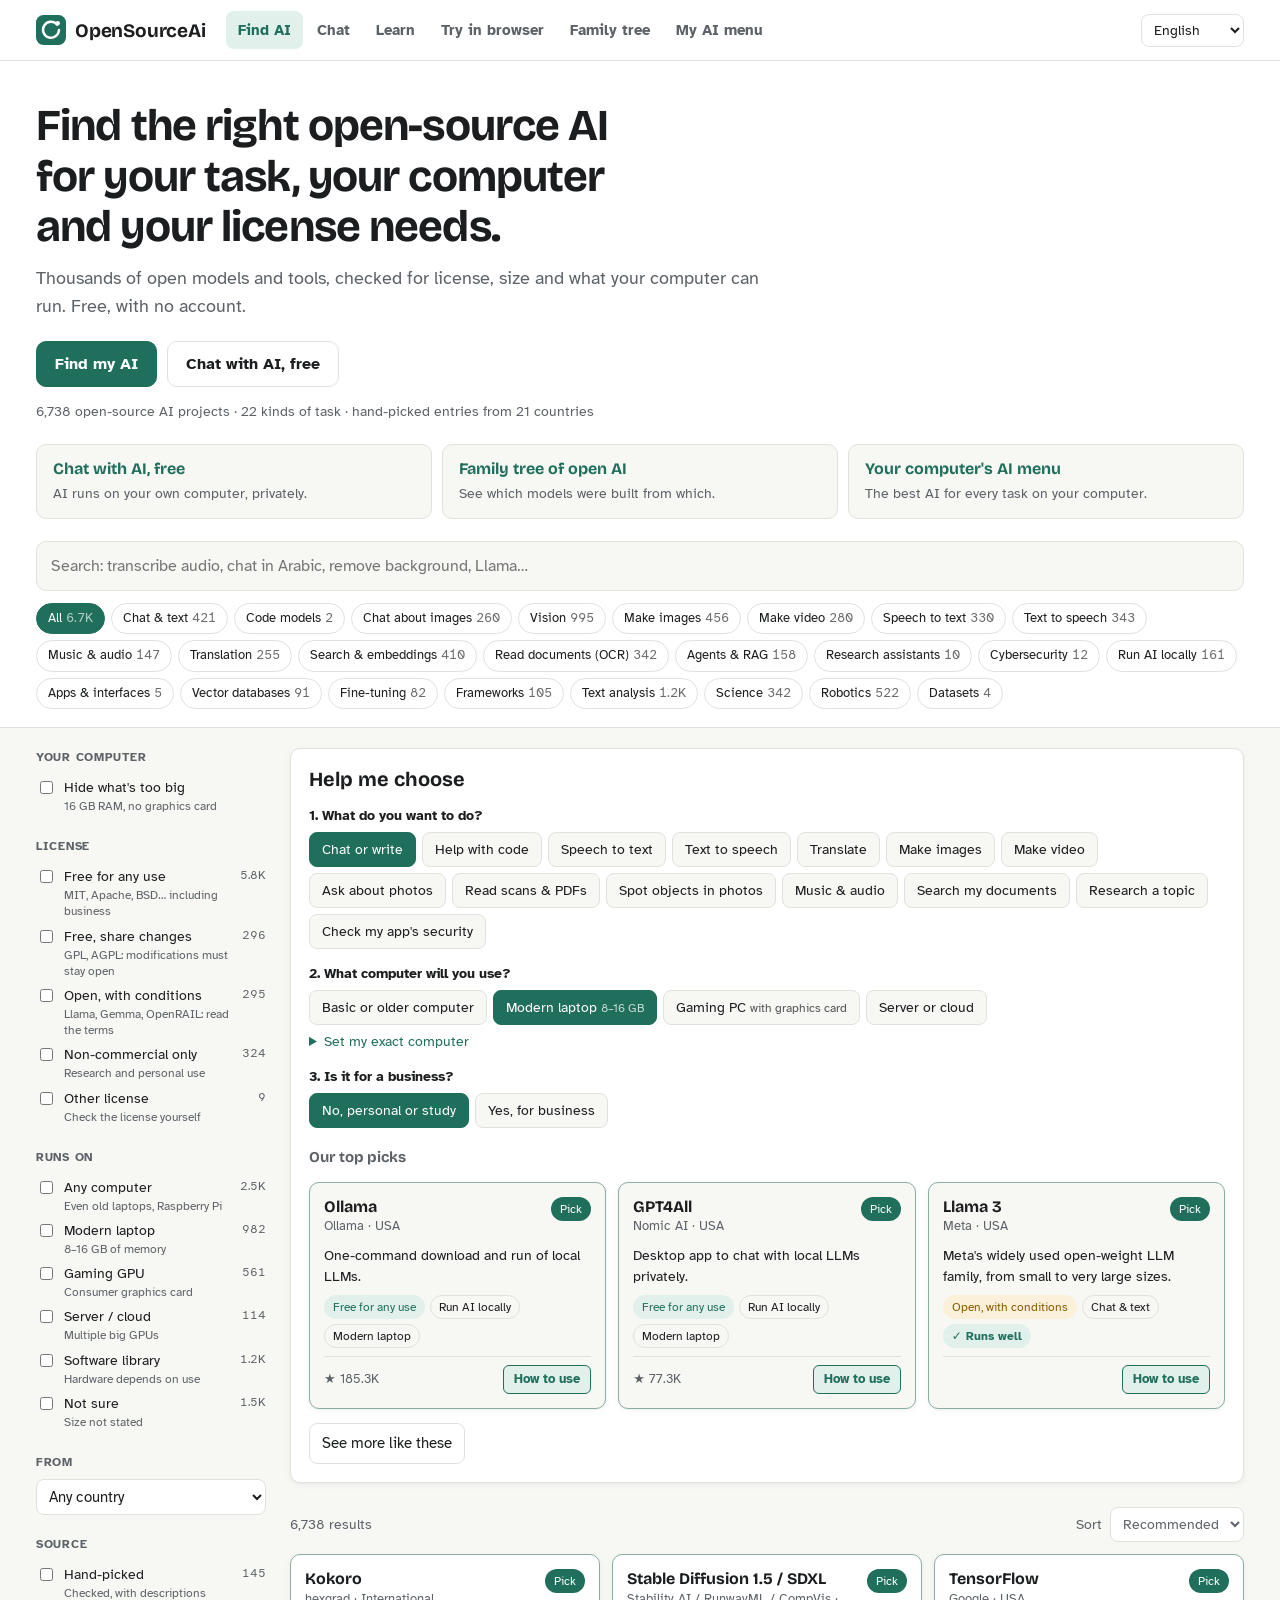
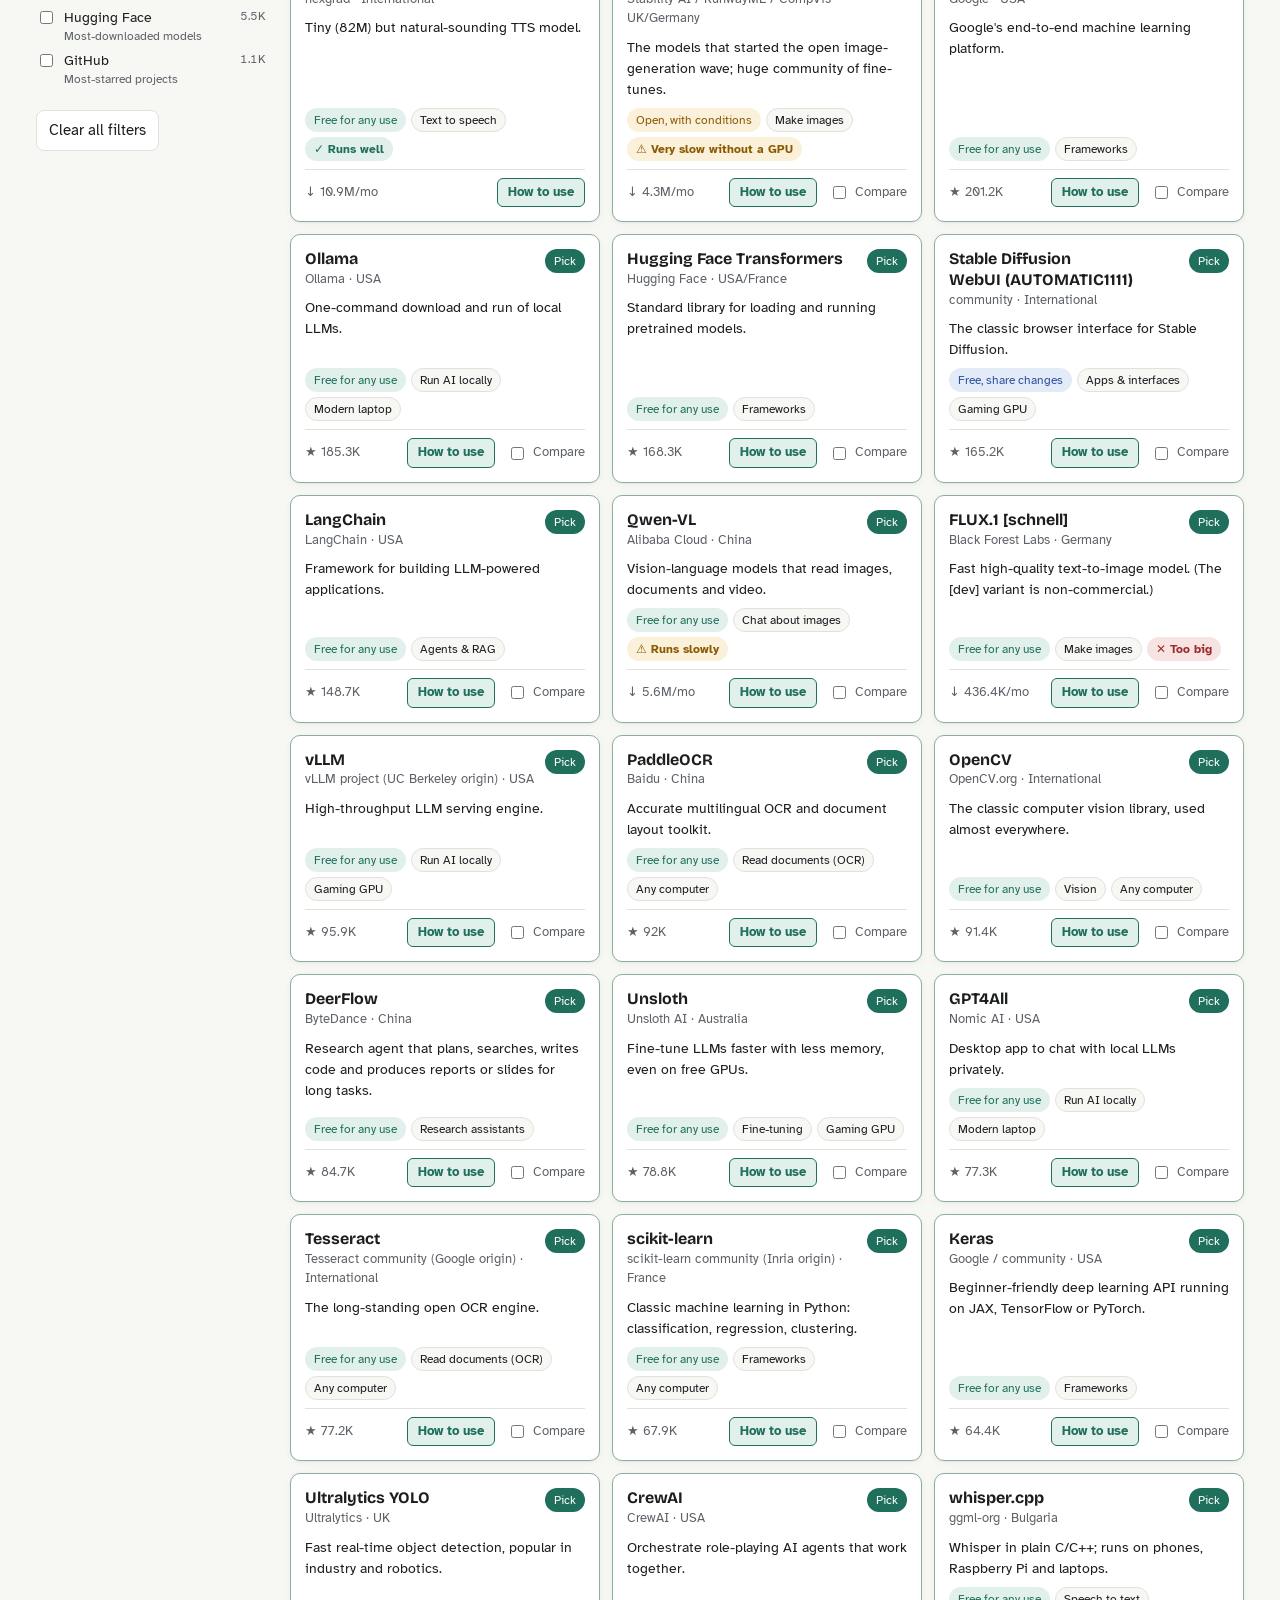
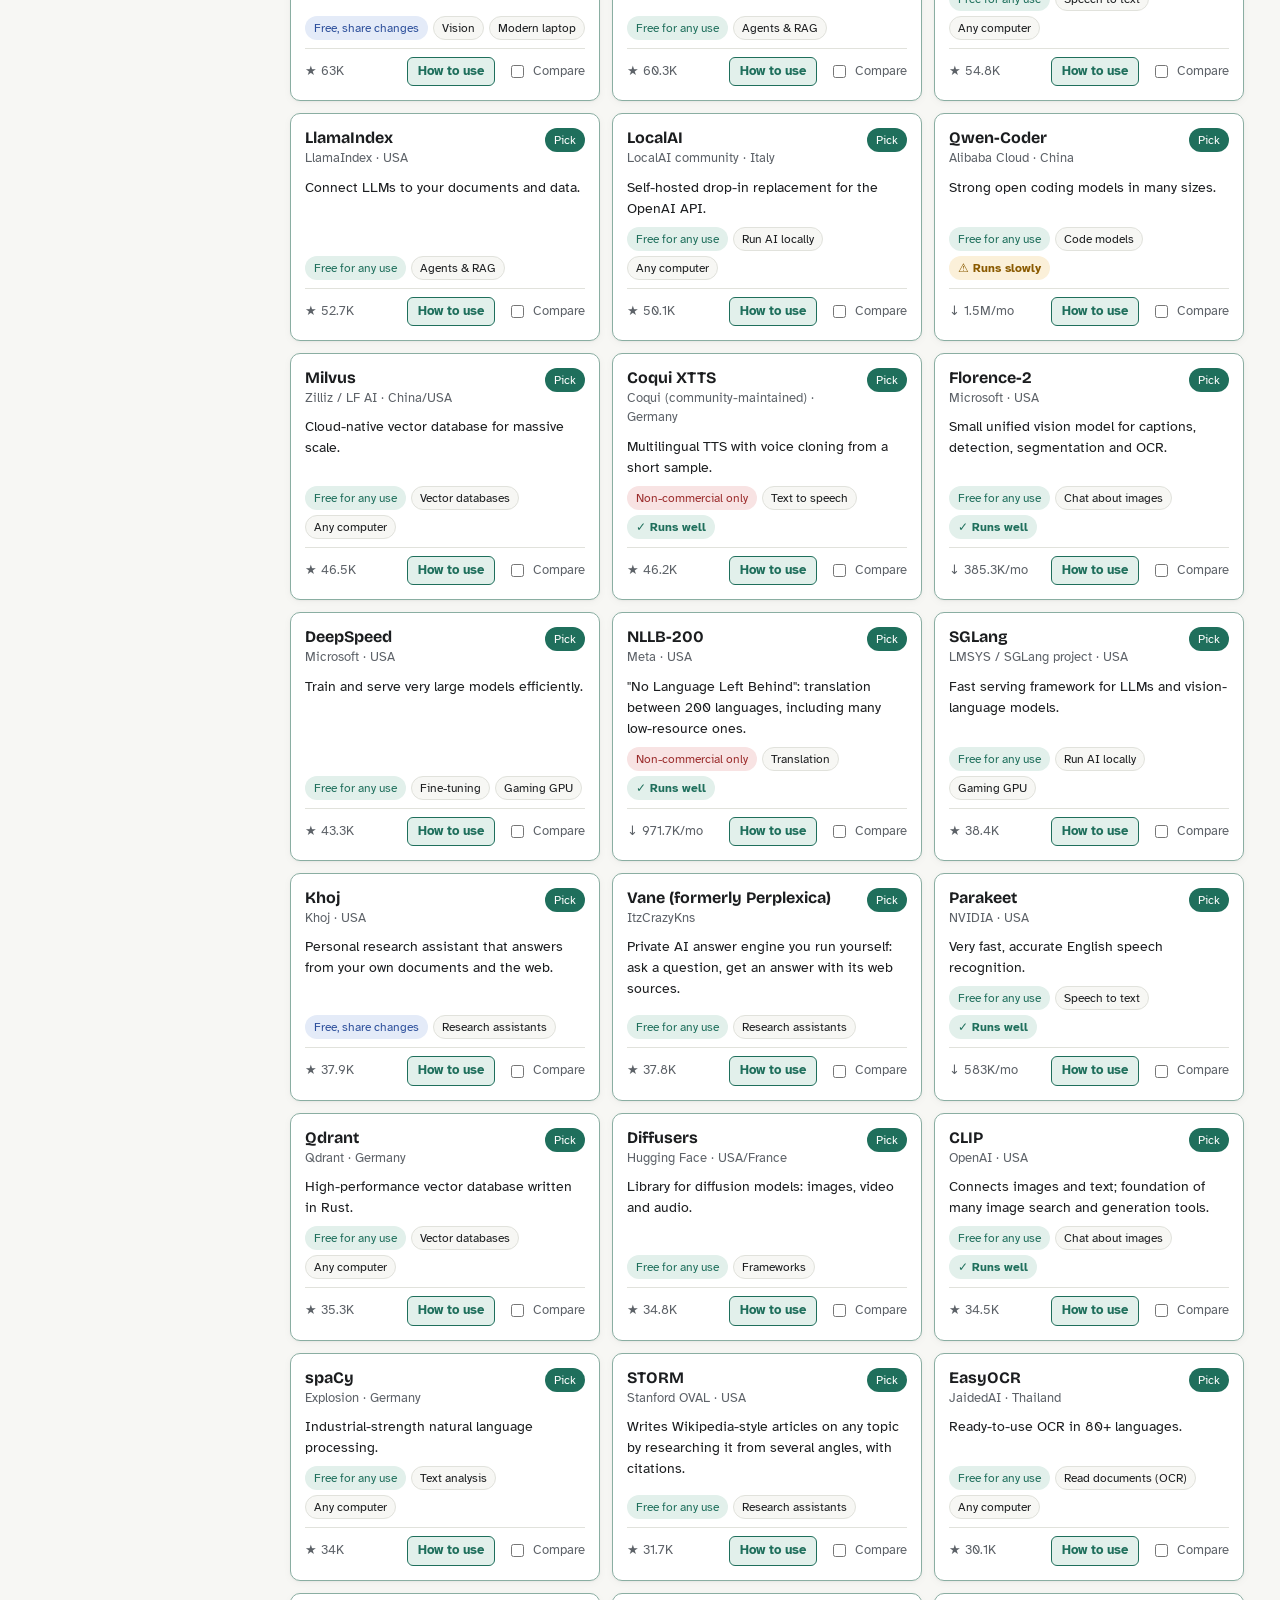
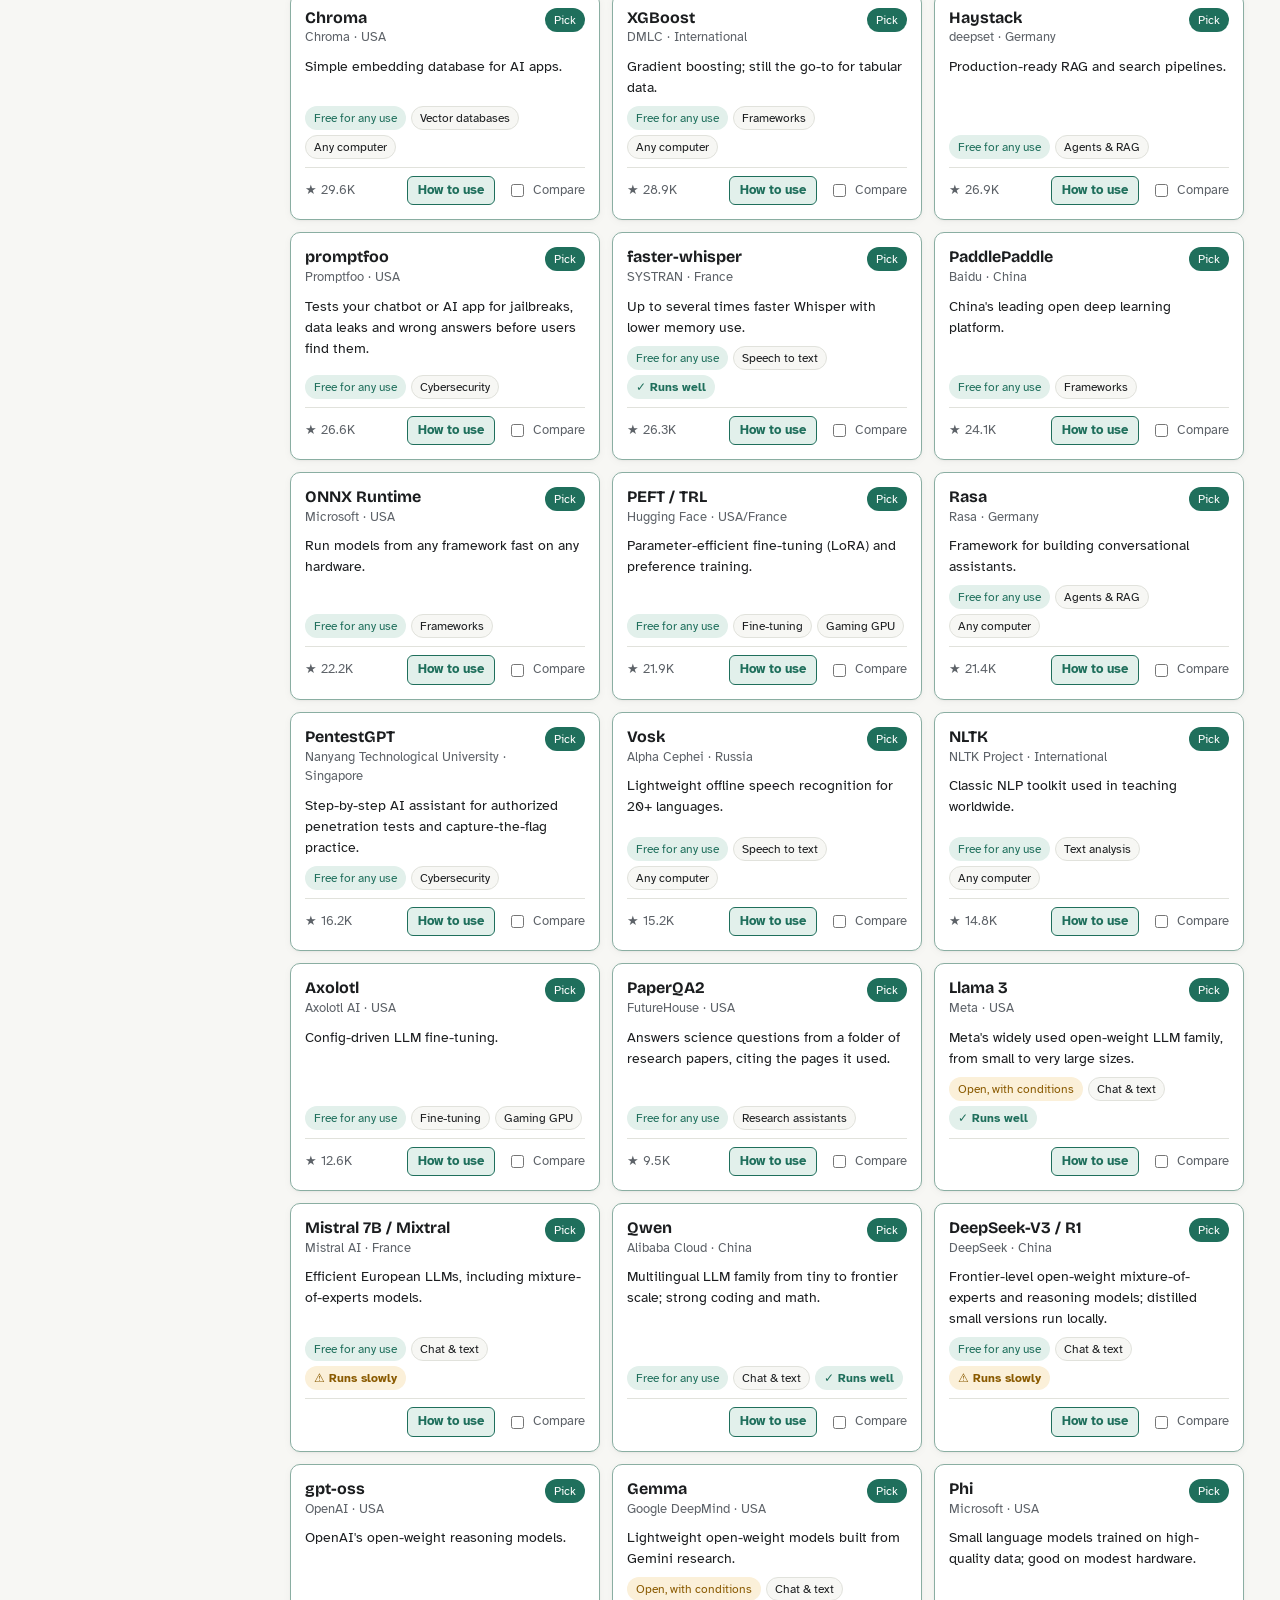
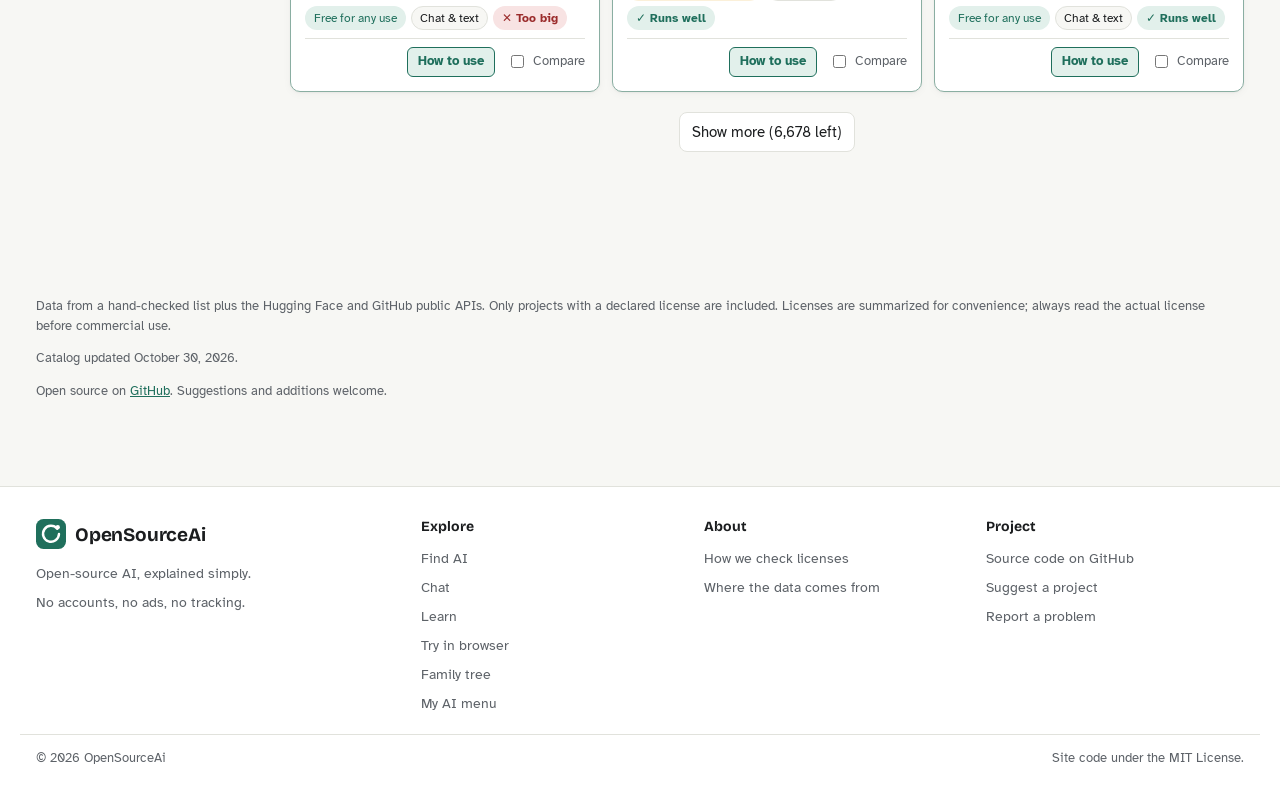
==== commit 9fbe25a7: "Add a "Learn to prompt" page Five prompting habits with a weak and a better example each, ten ready-" ====
--- a/site/index.html
+++ b/site/index.html
@@ -9,7 +9,7 @@
   <link rel="preconnect" href="https://fonts.googleapis.com">
   <link rel="preconnect" href="https://fonts.gstatic.com" crossorigin>
   <link rel="stylesheet" href="https://fonts.googleapis.com/css2?family=Atkinson+Hyperlegible:wght@400;700&family=Bricolage+Grotesque:opsz,wght@12..96,600;12..96,700&display=swap">
-  <link rel="stylesheet" href="style.css?v=c4348c84fa">
+  <link rel="stylesheet" href="style.css?v=bbebe0ced4">
   <!-- site-meta -->
   <link rel="icon" href="favicon.svg" type="image/svg+xml">
   <link rel="apple-touch-icon" href="apple-touch-icon.png">
@@ -38,6 +38,7 @@
       <nav id="siteNav" class="site-nav" data-i18n-aria="nav.main" aria-label="Main menu">
         <a href="index.html" data-page="index.html" data-i18n="nav.find" aria-current="page">Find AI</a>
         <a href="chat.html" data-page="chat.html" data-i18n="nav.chatShort">Chat</a>
+        <a href="learn.html" data-page="learn.html" data-i18n="nav.learn">Learn</a>
         <a href="try.html" data-page="try.html" data-i18n="nav.tryShort">Try in browser</a>
         <a href="tree.html" data-page="tree.html" data-i18n="nav.treeShort">Family tree</a>
         <a href="menu.html" data-page="menu.html" data-i18n="nav.menuShort">My AI menu</a>
@@ -197,6 +198,7 @@
         <h2 id="footExplore" data-i18n="foot.explore">Explore</h2>
           <a href="index.html" data-page="index.html" data-i18n="nav.find">Find AI</a>
           <a href="chat.html" data-page="chat.html" data-i18n="nav.chatShort">Chat</a>
+          <a href="learn.html" data-page="learn.html" data-i18n="nav.learn">Learn</a>
           <a href="try.html" data-page="try.html" data-i18n="nav.tryShort">Try in browser</a>
           <a href="tree.html" data-page="tree.html" data-i18n="nav.treeShort">Family tree</a>
           <a href="menu.html" data-page="menu.html" data-i18n="nav.menuShort">My AI menu</a>
@@ -218,7 +220,7 @@
   <!-- /site-footer -->
 
 
-  <script src="i18n.js?v=74dc4ce9b0"></script>
+  <script src="i18n.js?v=4f5befcc2c"></script>
   <script src="app.js?v=fa33b8cb42"></script>
 </body>
 </html>
--- a/site/style.css
+++ b/site/style.css
@@ -375,7 +375,7 @@
 .site-bar .langpick { margin-inline-start: auto; }
 .nav-toggle { display: none; width: 40px; height: 40px; padding: 8px; border: 1px solid var(--border); border-radius: 8px; background: var(--surface); color: var(--text); cursor: pointer; }
 .nav-toggle svg { width: 100%; height: 100%; display: block; }
-@media (max-width: 900px) {
+@media (max-width: 1060px) {
   .site-bar { flex-wrap: wrap; gap: 8px 10px; padding-block: 10px; }
   .site-bar .langpick select { max-width: 120px; }
   .site-bar .langpick { order: 1; }
@@ -422,3 +422,25 @@
 @media print { .site-header, .site-footer, .skip { display: none !important; } }
 /* Devanagari, Arabic and Urdu letters reach higher and lower than Latin ones. */
 :lang(hi) .top h1, :lang(ar) .top h1, :lang(ur) .top h1, :lang(hi) .notfound h1, :lang(ar) .notfound h1, :lang(ur) .notfound h1 { line-height: 1.45; letter-spacing: 0; }
+
+/* ---- learn ---- */
+.learn-page { padding-block: 24px 24px; display: grid; gap: 40px; }
+.section-title { margin: 0 0 12px; font: 700 22px/1.25 var(--font-display); }
+.section-intro { margin: -4px 0 14px; color: var(--muted); max-width: 70ch; line-height: 1.55; }
+.lesson-tabs { flex-wrap: wrap; overflow: visible; margin-bottom: 12px; }
+.lesson { background: var(--surface); border: 1px solid var(--border); border-radius: var(--radius); box-shadow: var(--shadow); padding: 18px; display: grid; gap: 14px; justify-items: start; }
+.lesson h3 { margin: 0; font: 700 19px/1.2 var(--font-display); }
+.lesson-pair { display: grid; grid-template-columns: repeat(auto-fit, minmax(min(100%, 260px), 1fr)); gap: 12px; width: 100%; }
+.lesson-box { border-radius: 10px; padding: 12px 14px; display: grid; gap: 6px; align-content: start; }
+.lesson-box p { margin: 0; font-size: 16px; line-height: 1.55; white-space: pre-wrap; overflow-wrap: anywhere; }
+.lesson-box.weak { background: var(--bad-soft); color: var(--bad); }
+.lesson-box.better { background: var(--accent-soft); color: var(--accent); }
+.lesson-box.better p { color: var(--text); }
+.lesson-label { font-size: 13px; font-weight: 700; }
+.lesson-why { margin: 0; color: var(--muted); max-width: 70ch; line-height: 1.55; }
+.prompt-grid { display: grid; grid-template-columns: repeat(auto-fit, minmax(min(100%, 260px), 1fr)); gap: 12px; }
+.prompt-card { background: var(--surface); border: 1px solid var(--border); border-radius: var(--radius); padding: 14px; display: grid; gap: 8px; align-content: start; grid-template-rows: auto 1fr auto; }
+.prompt-card h3 { margin: 0; font: 700 16px/1.25 var(--font-display); }
+.prompt-card p { margin: 0; color: var(--muted); font-size: 14px; line-height: 1.5; white-space: pre-wrap; overflow-wrap: anywhere; }
+.prompt-actions { display: flex; gap: 8px; flex-wrap: wrap; }
+.btn.small { min-height: 34px; padding: 6px 12px; font-size: 14px; border-radius: 8px; }
